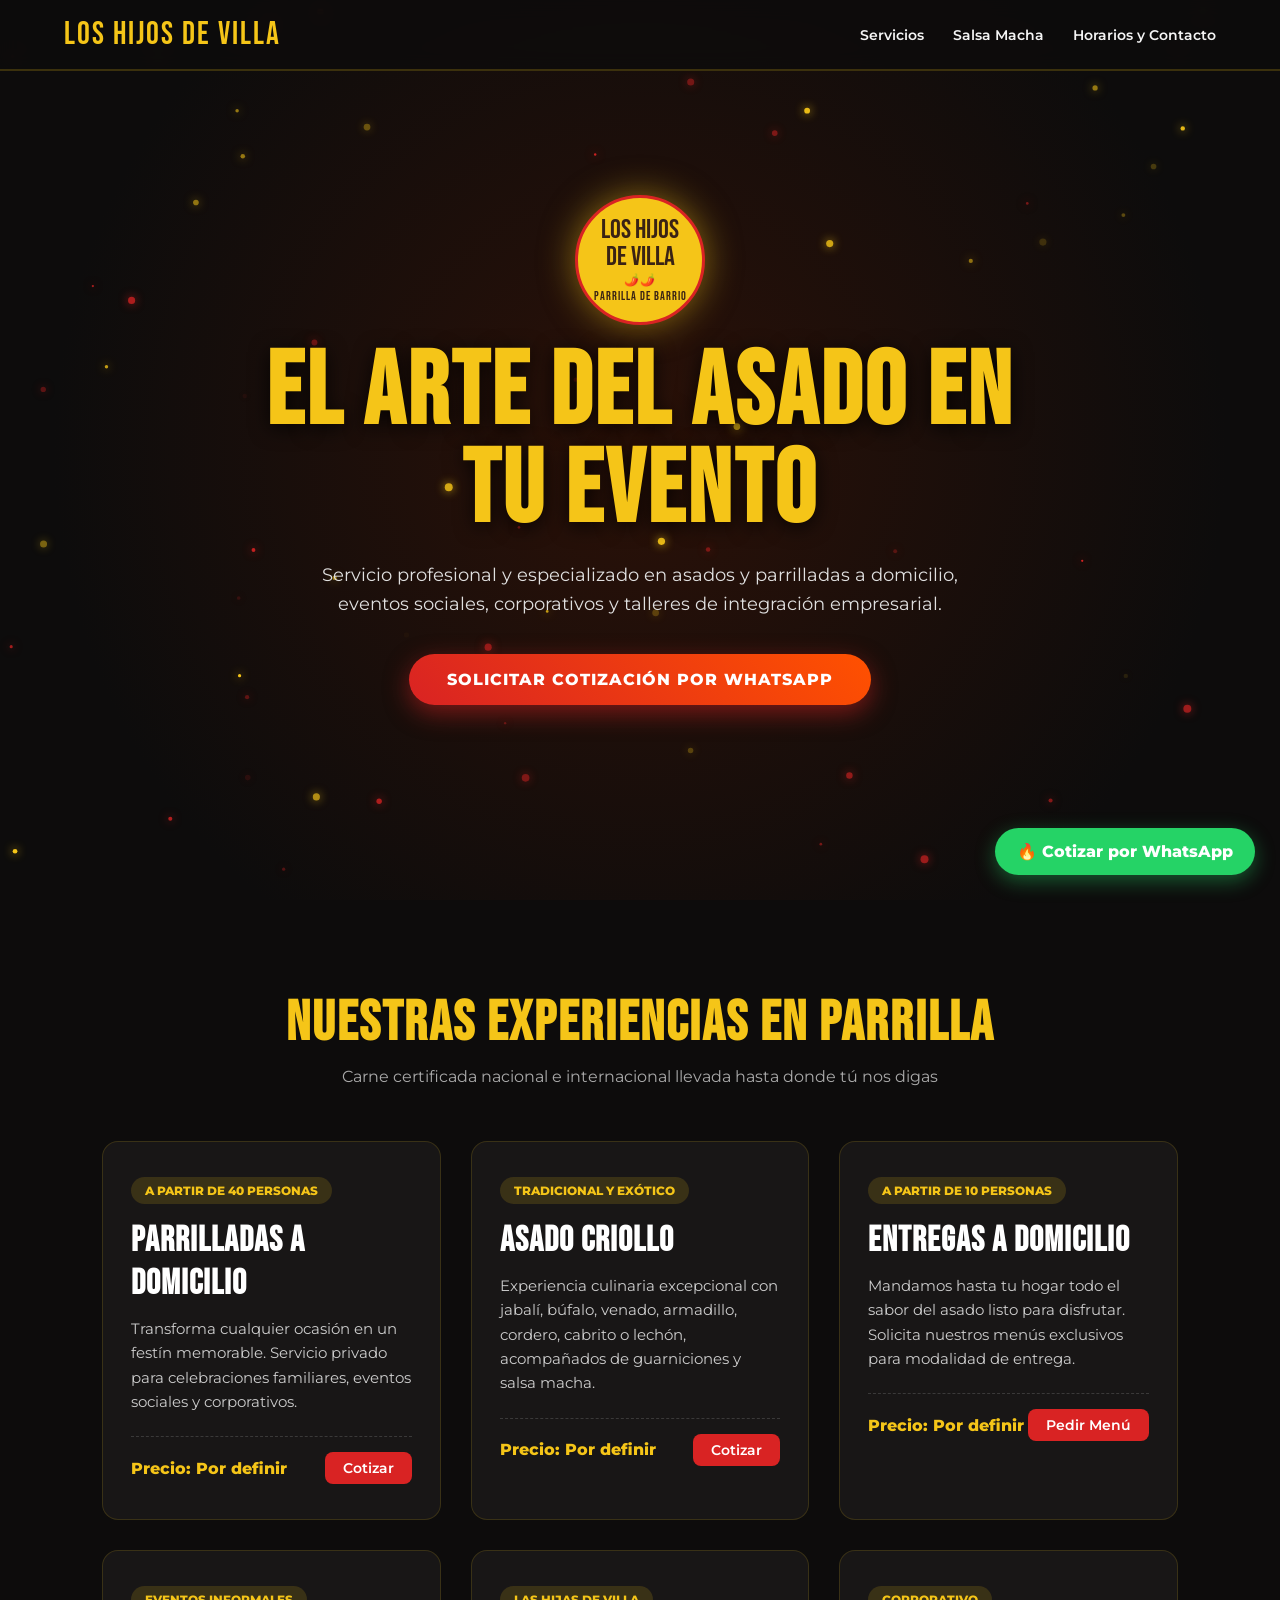
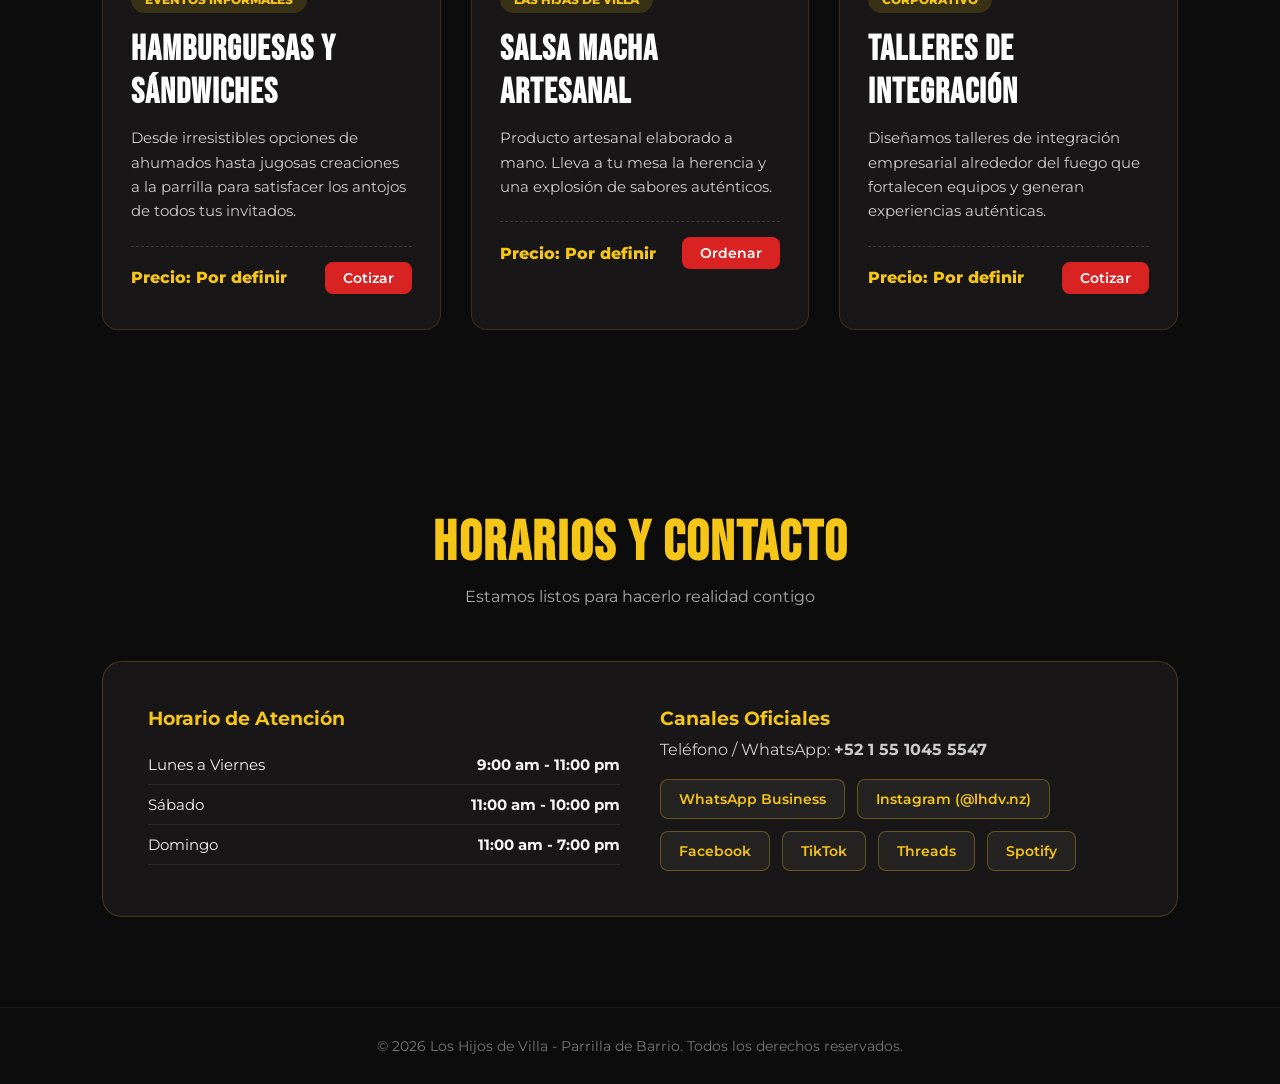
==== index.html @ cba80a17 "Version inicial Primera versión sencilla de la pagina" ====
<!DOCTYPE html>
<html lang="es">
<head>
  <meta charset="UTF-8">
  <meta name="viewport" content="width=device-width, initial-scale=1.0">
  <title>Los Hijos de Villa | Parrilla de Barrio</title>
  <link href="https://fonts.googleapis.com/css2?family=Bebas+Neue&family=Montserrat:wght@400;600;800&display=swap" rel="stylesheet">
  <style>
    :root {
      --amarillo: #F5C518;
      --rojo: #D92323;
      --carbon: #0D0C0C;
      --gris-oscuro: #181616;
      --texto: #F5F5F5;
      --cafe: #3A2314;
    }

    * {
      margin: 0;
      padding: 0;
      box-sizing: border-box;
      scroll-behavior: smooth;
    }

    body {
      background-color: var(--carbon);
      color: var(--texto);
      font-family: 'Montserrat', sans-serif;
      overflow-x: hidden;
    }

    /* Navegación */
    nav {
      position: fixed;
      top: 0;
      width: 100%;
      padding: 15px 5%;
      display: flex;
      justify-content: space-between;
      align-items: center;
      background: rgba(13, 12, 12, 0.85);
      backdrop-filter: blur(10px);
      z-index: 1000;
      border-bottom: 2px solid rgba(245, 197, 24, 0.2);
    }

    .logo-nav {
      font-family: 'Bebas Neue', sans-serif;
      font-size: 2rem;
      color: var(--amarillo);
      letter-spacing: 2px;
      text-decoration: none;
    }

    .nav-links a {
      color: var(--texto);
      text-decoration: none;
      margin-left: 25px;
      font-weight: 600;
      font-size: 0.9rem;
      transition: color 0.3s;
    }

    .nav-links a:hover {
      color: var(--amarillo);
    }

    /* Hero con Canvas de Fuego */
    .hero {
      position: relative;
      height: 100vh;
      display: flex;
      align-items: center;
      justify-content: center;
      text-align: center;
      padding: 0 20px;
      background: radial-gradient(circle at center, #2b1108 0%, var(--carbon) 75%);
      overflow: hidden;
    }

    #fireCanvas {
      position: absolute;
      top: 0;
      left: 0;
      width: 100%;
      height: 100%;
      z-index: 1;
      pointer-events: none;
    }

    .hero-content {
      position: relative;
      z-index: 2;
      max-width: 850px;
      animation: fadeInDown 1.2s ease-out;
    }

    .badge-logo {
      width: 130px;
      height: 130px;
      background: var(--amarillo);
      color: var(--cafe);
      border-radius: 50%;
      display: inline-flex;
      flex-direction: column;
      align-items: center;
      justify-content: center;
      font-family: 'Bebas Neue', sans-serif;
      font-size: 1.7rem;
      line-height: 1;
      margin-bottom: 20px;
      box-shadow: 0 0 35px rgba(245, 197, 24, 0.5);
      border: 3px solid var(--rojo);
    }

    .badge-logo span {
      font-size: 0.75rem;
      letter-spacing: 1px;
      margin-top: 4px;
    }

    .hero h1 {
      font-family: 'Bebas Neue', sans-serif;
      font-size: clamp(3.5rem, 8vw, 6.5rem);
      color: var(--amarillo);
      letter-spacing: 3px;
      line-height: 0.95;
      text-shadow: 0 4px 20px rgba(0,0,0,0.8);
    }

    .hero p {
      font-size: 1.15rem;
      margin: 20px auto 35px;
      max-width: 650px;
      color: #e0e0e0;
      line-height: 1.6;
    }

    .btn-cta {
      display: inline-block;
      background: linear-gradient(45deg, var(--rojo), #ff5100);
      color: #fff;
      padding: 16px 38px;
      font-weight: 800;
      text-transform: uppercase;
      text-decoration: none;
      border-radius: 50px;
      letter-spacing: 1px;
      box-shadow: 0 8px 25px rgba(217, 35, 35, 0.5);
      transition: transform 0.3s, box-shadow 0.3s;
    }

    .btn-cta:hover {
      transform: translateY(-4px) scale(1.03);
      box-shadow: 0 12px 35px rgba(245, 197, 24, 0.6);
    }

    /* Secciones */
    section {
      padding: 90px 8%;
    }

    .section-title {
      text-align: center;
      font-family: 'Bebas Neue', sans-serif;
      font-size: 3.5rem;
      color: var(--amarillo);
      letter-spacing: 2px;
      margin-bottom: 10px;
    }

    .section-subtitle {
      text-align: center;
      color: #aaa;
      margin-bottom: 55px;
      font-size: 1rem;
    }

    /* Grid de Servicios */
    .grid-servicios {
      display: grid;
      grid-template-columns: repeat(auto-fit, minmax(300px, 1fr));
      gap: 30px;
    }

    .card {
      background: var(--gris-oscuro);
      border: 1px solid rgba(245, 197, 24, 0.15);
      border-radius: 16px;
      padding: 35px 28px;
      position: relative;
      overflow: hidden;
      transition: transform 0.4s ease, border-color 0.4s ease, box-shadow 0.4s ease;
      opacity: 0;
      transform: translateY(40px);
    }

    .card.visible {
      opacity: 1;
      transform: translateY(0);
    }

    .card:hover {
      transform: translateY(-10px);
      border-color: var(--amarillo);
      box-shadow: 0 15px 35px rgba(217, 35, 35, 0.2);
    }

    .tag-minimo {
      display: inline-block;
      background: rgba(245, 197, 24, 0.15);
      color: var(--amarillo);
      padding: 6px 14px;
      border-radius: 20px;
      font-size: 0.78rem;
      font-weight: 800;
      margin-bottom: 15px;
      text-transform: uppercase;
    }

    .card h3 {
      font-family: 'Bebas Neue', sans-serif;
      font-size: 2.2rem;
      margin-bottom: 12px;
      color: #fff;
      letter-spacing: 1px;
    }

    .card p {
      color: #ccc;
      font-size: 0.95rem;
      line-height: 1.6;
      margin-bottom: 22px;
    }

    .precio-box {
      border-top: 1px dashed rgba(255,255,255,0.15);
      padding-top: 15px;
      display: flex;
      justify-content: space-between;
      align-items: center;
    }

    .precio-placeholder {
      font-weight: 800;
      color: var(--amarillo);
      font-size: 1rem;
    }

    .btn-card {
      color: #fff;
      background: var(--rojo);
      padding: 8px 18px;
      border-radius: 8px;
      text-decoration: none;
      font-size: 0.85rem;
      font-weight: 600;
      transition: background 0.3s;
    }

    .btn-card:hover {
      background: #b51b1b;
    }

    /* Horarios y Contacto */
    .info-container {
      display: grid;
      grid-template-columns: repeat(auto-fit, minmax(280px, 1fr));
      gap: 40px;
      background: var(--gris-oscuro);
      padding: 45px;
      border-radius: 20px;
      border: 1px solid rgba(245, 197, 24, 0.2);
    }

    .horario-lista {
      list-style: none;
      margin-top: 15px;
    }

    .horario-lista li {
      display: flex;
      justify-content: space-between;
      padding: 10px 0;
      border-bottom: 1px solid rgba(255,255,255,0.08);
      font-size: 0.95rem;
    }

    .redes-grid {
      display: flex;
      flex-wrap: wrap;
      gap: 12px;
      margin-top: 20px;
    }

    .red-btn {
      background: #252222;
      color: var(--amarillo);
      padding: 10px 18px;
      border-radius: 8px;
      text-decoration: none;
      font-weight: 600;
      font-size: 0.9rem;
      border: 1px solid rgba(245, 197, 24, 0.3);
      transition: all 0.3s;
    }

    .red-btn:hover {
      background: var(--amarillo);
      color: var(--carbon);
    }

    /* Botón Flotante WhatsApp */
    .wa-float {
      position: fixed;
      bottom: 25px;
      right: 25px;
      background: #25D366;
      color: #fff;
      padding: 14px 22px;
      border-radius: 50px;
      font-weight: 800;
      text-decoration: none;
      box-shadow: 0 6px 20px rgba(37, 211, 102, 0.4);
      z-index: 1000;
      display: flex;
      align-items: center;
      gap: 8px;
      transition: transform 0.3s;
    }

    .wa-float:hover {
      transform: scale(1.08);
    }

    @keyframes fadeInDown {
      from { opacity: 0; transform: translateY(-30px); }
      to { opacity: 1; transform: translateY(0); }
    }

    footer {
      text-align: center;
      padding: 30px;
      font-size: 0.85rem;
      color: #777;
      border-top: 1px solid rgba(255,255,255,0.05);
    }
  </style>
</head>
<body>

  <nav>
    <a href="#" class="logo-nav">LOS HIJOS DE VILLA</a>
    <div class="nav-links">
      <a href="#servicios">Servicios</a>
      <a href="#salsa">Salsa Macha</a>
      <a href="#contacto">Horarios y Contacto</a>
    </div>
  </nav>

  <header class="hero">
    <canvas id="fireCanvas"></canvas>
    <div class="hero-content">
      <div class="badge-logo">
        LOS HIJOS<br>DE VILLA
        <span>🌶️🌶️</span>
        <span>PARRILLA DE BARRIO</span>
      </div>
      <h1>EL ARTE DEL ASADO EN TU EVENTO</h1>
      <p>Servicio profesional y especializado en asados y parrilladas a domicilio, eventos sociales, corporativos y talleres de integración empresarial.</p>
      <a href="https://wa.me/5510455547" target="_blank" class="btn-cta">Solicitar Cotización por WhatsApp</a>
    </div>
  </header>

  <section id="servicios">
    <h2 class="section-title">NUESTRAS EXPERIENCIAS EN PARRILLA</h2>
    <p class="section-subtitle">Carne certificada nacional e internacional llevada hasta donde tú nos digas</p>

    <div class="grid-servicios">
      <!-- Servicio 1 -->
      <div class="card">
        <span class="tag-minimo">A partir de 40 personas</span>
        <h3>Parrilladas a Domicilio</h3>
        <p>Transforma cualquier ocasión en un festín memorable. Servicio privado para celebraciones familiares, eventos sociales y corporativos.</p>
        <div class="precio-box">
          <span class="precio-placeholder">Precio: Por definir</span>
          <a href="https://wa.me/5510455547" target="_blank" class="btn-card">Cotizar</a>
        </div>
      </div>

      <!-- Servicio 2 -->
      <div class="card">
        <span class="tag-minimo">Tradicional y Exótico</span>
        <h3>Asado Criollo</h3>
        <p>Experiencia culinaria excepcional con jabalí, búfalo, venado, armadillo, cordero, cabrito o lechón, acompañados de guarniciones y salsa macha.</p>
        <div class="precio-box">
          <span class="precio-placeholder">Precio: Por definir</span>
          <a href="https://wa.me/5510455547" target="_blank" class="btn-card">Cotizar</a>
        </div>
      </div>

      <!-- Servicio 3 -->
      <div class="card">
        <span class="tag-minimo">A partir de 10 personas</span>
        <h3>Entregas a Domicilio</h3>
        <p>Mandamos hasta tu hogar todo el sabor del asado listo para disfrutar. Solicita nuestros menús exclusivos para modalidad de entrega.</p>
        <div class="precio-box">
          <span class="precio-placeholder">Precio: Por definir</span>
          <a href="https://wa.me/5510455547" target="_blank" class="btn-card">Pedir Menú</a>
        </div>
      </div>

      <!-- Servicio 4 -->
      <div class="card">
        <span class="tag-minimo">Eventos Informales</span>
        <h3>Hamburguesas y Sándwiches</h3>
        <p>Desde irresistibles opciones de ahumados hasta jugosas creaciones a la parrilla para satisfacer los antojos de todos tus invitados.</p>
        <div class="precio-box">
          <span class="precio-placeholder">Precio: Por definir</span>
          <a href="https://wa.me/5510455547" target="_blank" class="btn-card">Cotizar</a>
        </div>
      </div>

      <!-- Servicio 5 -->
      <div class="card" id="salsa">
        <span class="tag-minimo">Las Hijas de Villa</span>
        <h3>Salsa Macha Artesanal</h3>
        <p>Producto artesanal elaborado a mano. Lleva a tu mesa la herencia y una explosión de sabores auténticos.</p>
        <div class="precio-box">
          <span class="precio-placeholder">Precio: Por definir</span>
          <a href="https://wa.me/5510455547" target="_blank" class="btn-card">Ordenar</a>
        </div>
      </div>

      <!-- Servicio 6 -->
      <div class="card">
        <span class="tag-minimo">Corporativo</span>
        <h3>Talleres de Integración</h3>
        <p>Diseñamos talleres de integración empresarial alrededor del fuego que fortalecen equipos y generan experiencias auténticas.</p>
        <div class="precio-box">
          <span class="precio-placeholder">Precio: Por definir</span>
          <a href="https://wa.me/5510455547" target="_blank" class="btn-card">Cotizar</a>
        </div>
      </div>
    </div>
  </section>

  <section id="contacto">
    <h2 class="section-title">HORARIOS Y CONTACTO</h2>
    <p class="section-subtitle">Estamos listos para hacerlo realidad contigo</p>

    <div class="info-container">
      <div>
        <h3 style="color: var(--amarillo); margin-bottom: 10px;">Horario de Atención</h3>
        <ul class="horario-lista">
          <li><span>Lunes a Viernes</span> <strong>9:00 am - 11:00 pm</strong></li>
          <li><span>Sábado</span> <strong>11:00 am - 10:00 pm</strong></li>
          <li><span>Domingo</span> <strong>11:00 am - 7:00 pm</strong></li>
        </ul>
      </div>

      <div>
        <h3 style="color: var(--amarillo); margin-bottom: 10px;">Canales Oficiales</h3>
        <p style="color: #ccc; margin-bottom: 15px;">Teléfono / WhatsApp: <strong>+52 1 55 1045 5547</strong></p>
        <div class="redes-grid">
          <a href="https://wa.me/5510455547" target="_blank" class="red-btn">WhatsApp Business</a>
          <a href="#" class="red-btn">Instagram (@lhdv.nz)</a>
          <a href="#" class="red-btn">Facebook</a>
          <a href="#" class="red-btn">TikTok</a>
          <a href="#" class="red-btn">Threads</a>
          <a href="#" class="red-btn">Spotify</a>
        </div>
      </div>
    </div>
  </section>

  <a href="https://wa.me/5510455547" target="_blank" class="wa-float">
    🔥 Cotizar por WhatsApp
  </a>

  <footer>
    <p>© 2026 Los Hijos de Villa - Parrilla de Barrio. Todos los derechos reservados.</p>
  </footer>

  <script>
    // 1. Animación de brasas/chispas en el Hero
    const canvas = document.getElementById('fireCanvas');
    const ctx = canvas.getContext('2d');
    canvas.width = window.innerWidth;
    canvas.height = window.innerHeight;

    const particles = [];
    for (let i = 0; i < 65; i++) {
      particles.push({
        x: Math.random() * canvas.width,
        y: Math.random() * canvas.height,
        size: Math.random() * 3 + 1,
        speedY: Math.random() * 1.5 + 0.5,
        speedX: (Math.random() - 0.5) * 0.8,
        color: Math.random() > 0.5 ? '#F5C518' : '#D92323',
        alpha: Math.random()
      });
    }

    function animateFire() {
      ctx.clearRect(0, 0, canvas.width, canvas.height);
      particles.forEach(p => {
        ctx.save();
        ctx.globalAlpha = p.alpha;
        ctx.fillStyle = p.color;
        ctx.shadowBlur = 10;
        ctx.shadowColor = p.color;
        ctx.beginPath();
        ctx.arc(p.x, p.y, p.size, 0, Math.PI * 2);
        ctx.fill();
        ctx.restore();

        p.y -= p.speedY;
        p.x += p.speedX;
        if (p.y < 0) {
          p.y = canvas.height;
          p.x = Math.random() * canvas.width;
        }
      });
      requestAnimationFrame(animateFire);
    }
    animateFire();

    window.addEventListener('resize', () => {
      canvas.width = window.innerWidth;
      canvas.height = window.innerHeight;
    });

    // 2. Animación Scroll Reveal para las tarjetas
    const observer = new IntersectionObserver((entries) => {
      entries.forEach(entry => {
        if (entry.isIntersecting) {
          entry.target.classList.add('visible');
        }
      });
    }, { threshold: 0.15 });

    document.querySelectorAll('.card').forEach(card => observer.observe(card));
  </script>
</body>
</html>
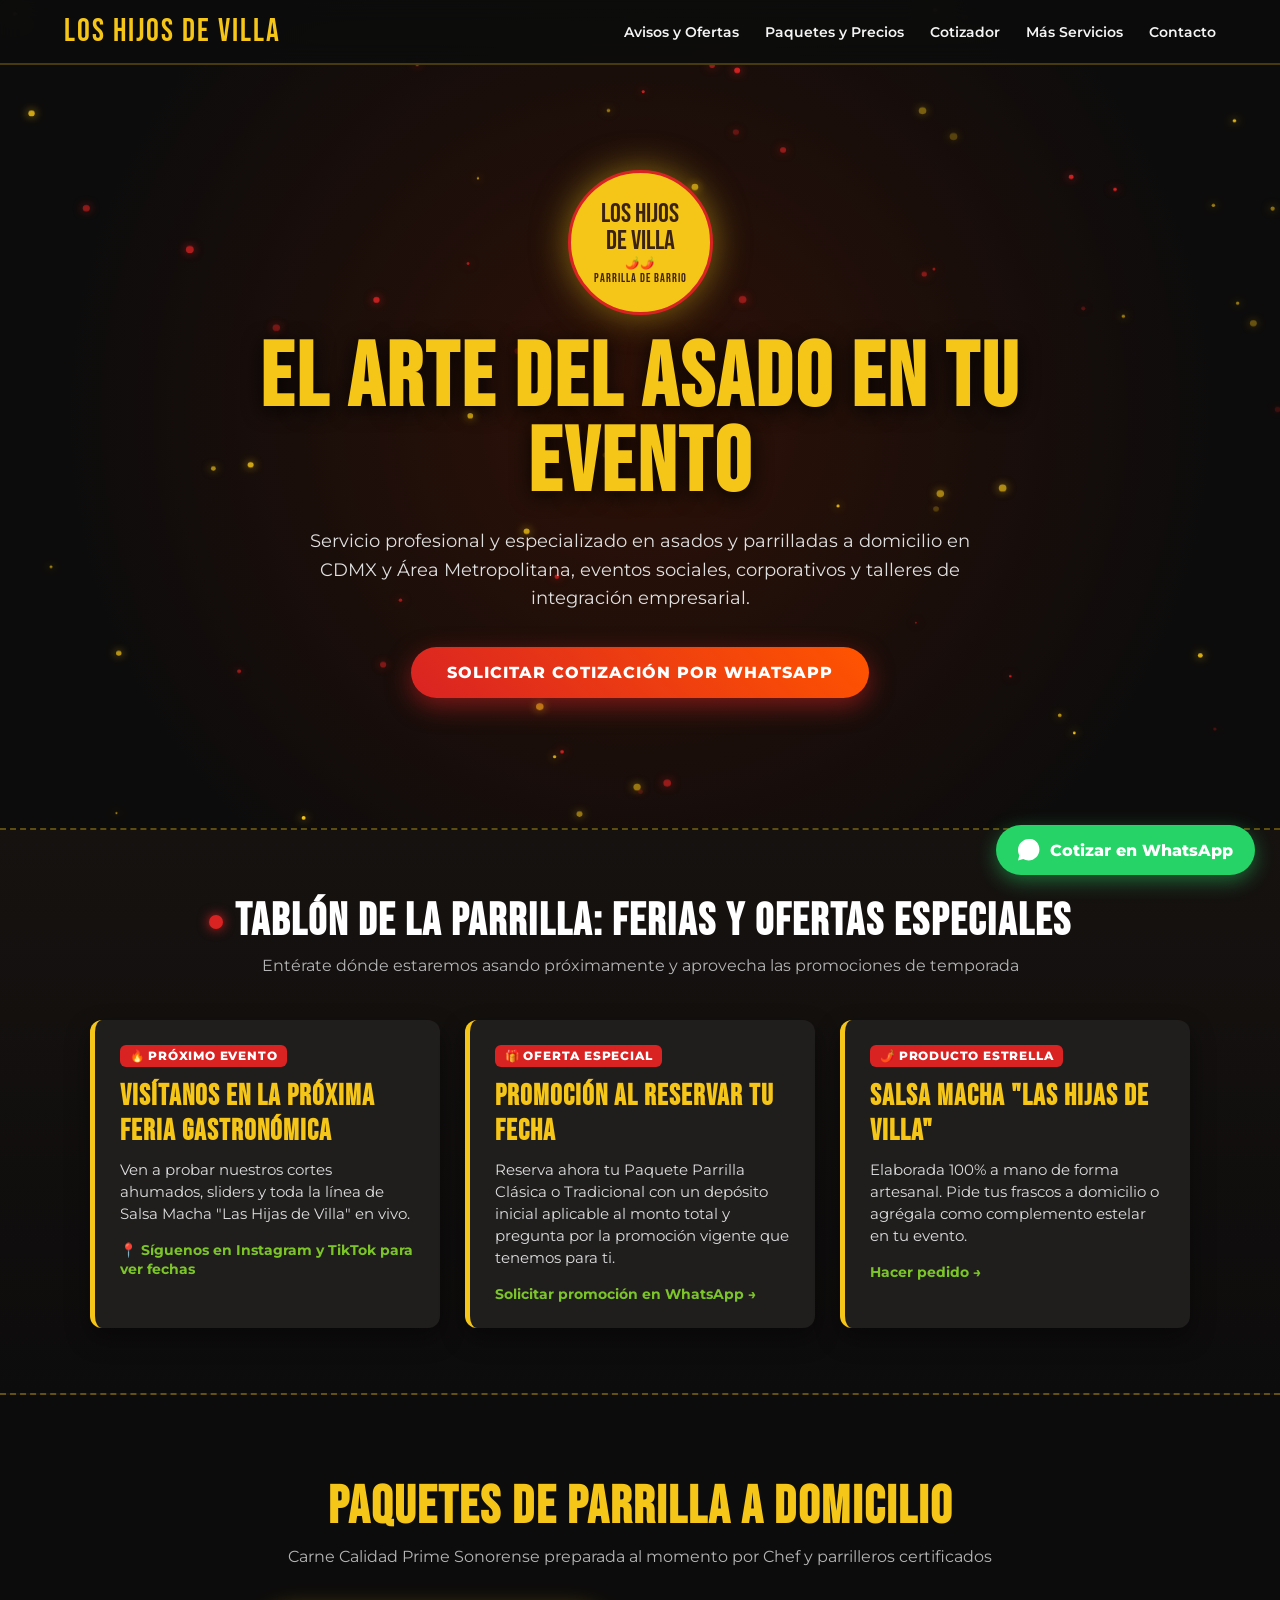
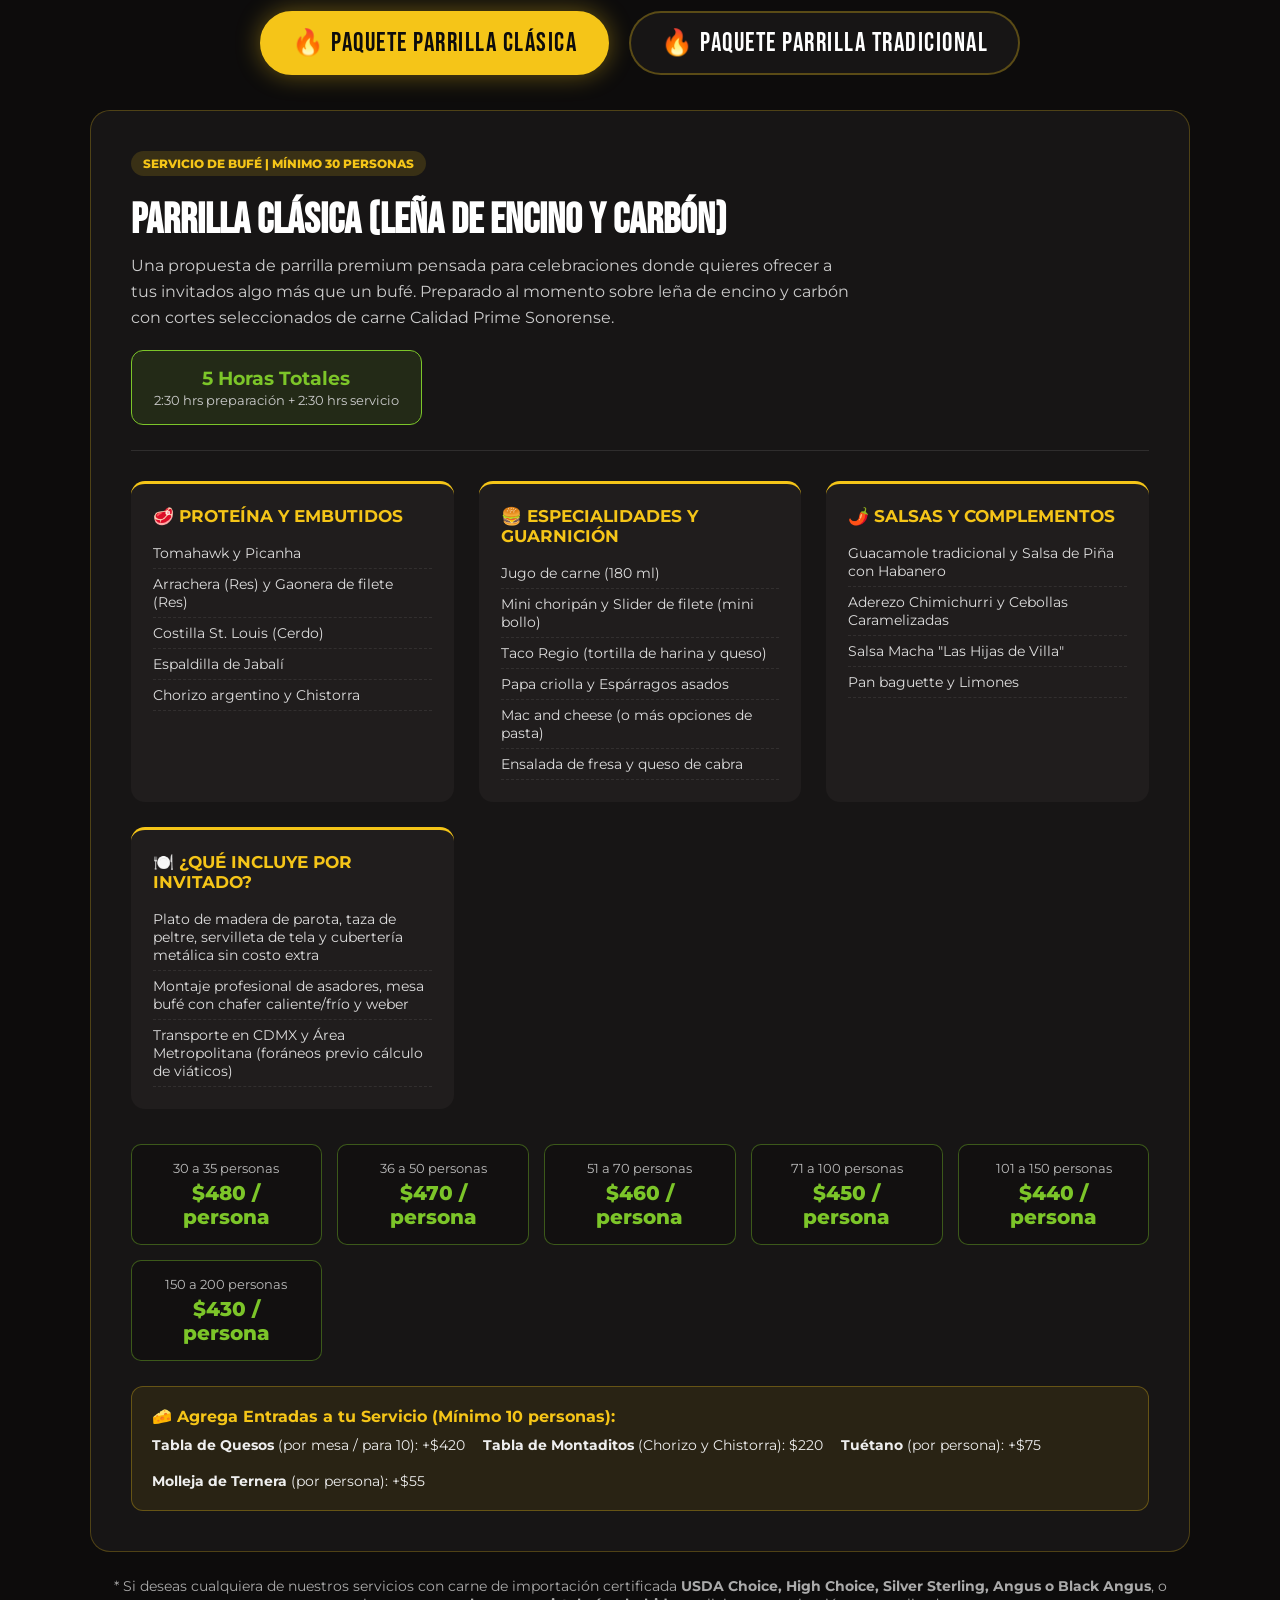
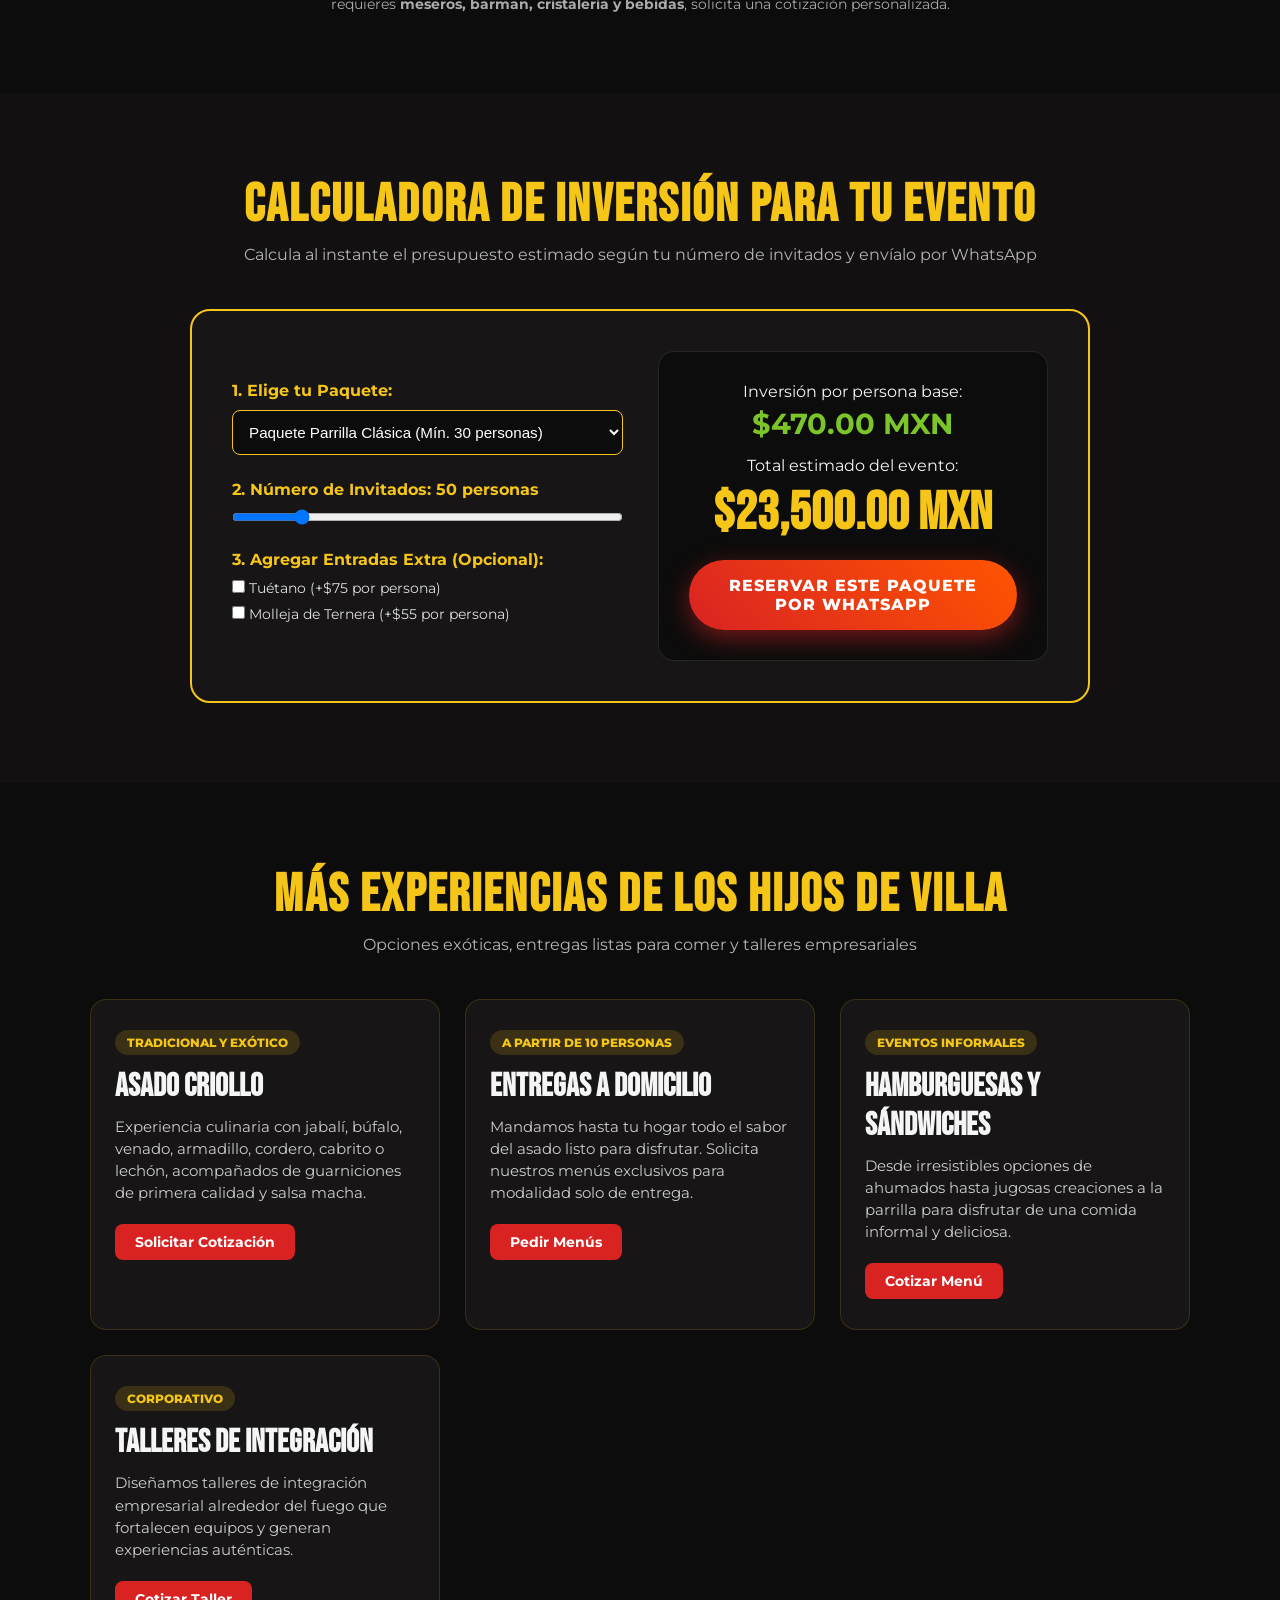
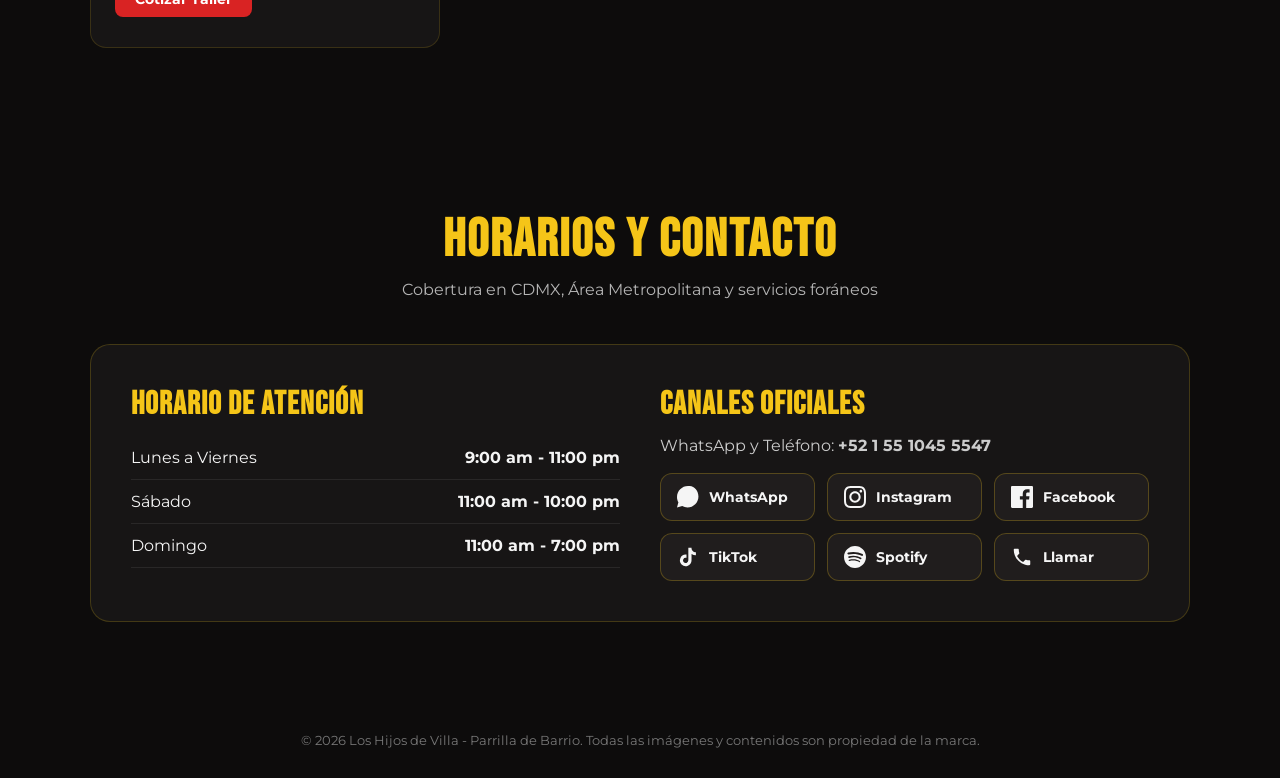
==== commit 0e9732b6: "Version 2 de Pruebas Agregado de links y división de html" ====
--- a/index.html
+++ b/index.html
@@ -4,454 +4,316 @@
   <meta charset="UTF-8">
   <meta name="viewport" content="width=device-width, initial-scale=1.0">
   <title>Los Hijos de Villa | Parrilla de Barrio</title>
-  <link href="https://fonts.googleapis.com/css2?family=Bebas+Neue&family=Montserrat:wght@400;600;800&display=swap" rel="stylesheet">
-  <style>
-    :root {
-      --amarillo: #F5C518;
-      --rojo: #D92323;
-      --carbon: #0D0C0C;
-      --gris-oscuro: #181616;
-      --texto: #F5F5F5;
-      --cafe: #3A2314;
-    }
-
-    * {
-      margin: 0;
-      padding: 0;
-      box-sizing: border-box;
-      scroll-behavior: smooth;
-    }
-
-    body {
-      background-color: var(--carbon);
-      color: var(--texto);
-      font-family: 'Montserrat', sans-serif;
-      overflow-x: hidden;
-    }
-
-    /* Navegación */
-    nav {
-      position: fixed;
-      top: 0;
-      width: 100%;
-      padding: 15px 5%;
-      display: flex;
-      justify-content: space-between;
-      align-items: center;
-      background: rgba(13, 12, 12, 0.85);
-      backdrop-filter: blur(10px);
-      z-index: 1000;
-      border-bottom: 2px solid rgba(245, 197, 24, 0.2);
-    }
-
-    .logo-nav {
-      font-family: 'Bebas Neue', sans-serif;
-      font-size: 2rem;
-      color: var(--amarillo);
-      letter-spacing: 2px;
-      text-decoration: none;
-    }
-
-    .nav-links a {
-      color: var(--texto);
-      text-decoration: none;
-      margin-left: 25px;
-      font-weight: 600;
-      font-size: 0.9rem;
-      transition: color 0.3s;
-    }
-
-    .nav-links a:hover {
-      color: var(--amarillo);
-    }
-
-    /* Hero con Canvas de Fuego */
-    .hero {
-      position: relative;
-      height: 100vh;
-      display: flex;
-      align-items: center;
-      justify-content: center;
-      text-align: center;
-      padding: 0 20px;
-      background: radial-gradient(circle at center, #2b1108 0%, var(--carbon) 75%);
-      overflow: hidden;
-    }
-
-    #fireCanvas {
-      position: absolute;
-      top: 0;
-      left: 0;
-      width: 100%;
-      height: 100%;
-      z-index: 1;
-      pointer-events: none;
-    }
-
-    .hero-content {
-      position: relative;
-      z-index: 2;
-      max-width: 850px;
-      animation: fadeInDown 1.2s ease-out;
-    }
-
-    .badge-logo {
-      width: 130px;
-      height: 130px;
-      background: var(--amarillo);
-      color: var(--cafe);
-      border-radius: 50%;
-      display: inline-flex;
-      flex-direction: column;
-      align-items: center;
-      justify-content: center;
-      font-family: 'Bebas Neue', sans-serif;
-      font-size: 1.7rem;
-      line-height: 1;
-      margin-bottom: 20px;
-      box-shadow: 0 0 35px rgba(245, 197, 24, 0.5);
-      border: 3px solid var(--rojo);
-    }
-
-    .badge-logo span {
-      font-size: 0.75rem;
-      letter-spacing: 1px;
-      margin-top: 4px;
-    }
-
-    .hero h1 {
-      font-family: 'Bebas Neue', sans-serif;
-      font-size: clamp(3.5rem, 8vw, 6.5rem);
-      color: var(--amarillo);
-      letter-spacing: 3px;
-      line-height: 0.95;
-      text-shadow: 0 4px 20px rgba(0,0,0,0.8);
-    }
-
-    .hero p {
-      font-size: 1.15rem;
-      margin: 20px auto 35px;
-      max-width: 650px;
-      color: #e0e0e0;
-      line-height: 1.6;
-    }
-
-    .btn-cta {
-      display: inline-block;
-      background: linear-gradient(45deg, var(--rojo), #ff5100);
-      color: #fff;
-      padding: 16px 38px;
-      font-weight: 800;
-      text-transform: uppercase;
-      text-decoration: none;
-      border-radius: 50px;
-      letter-spacing: 1px;
-      box-shadow: 0 8px 25px rgba(217, 35, 35, 0.5);
-      transition: transform 0.3s, box-shadow 0.3s;
-    }
-
-    .btn-cta:hover {
-      transform: translateY(-4px) scale(1.03);
-      box-shadow: 0 12px 35px rgba(245, 197, 24, 0.6);
-    }
-
-    /* Secciones */
-    section {
-      padding: 90px 8%;
-    }
-
-    .section-title {
-      text-align: center;
-      font-family: 'Bebas Neue', sans-serif;
-      font-size: 3.5rem;
-      color: var(--amarillo);
-      letter-spacing: 2px;
-      margin-bottom: 10px;
-    }
-
-    .section-subtitle {
-      text-align: center;
-      color: #aaa;
-      margin-bottom: 55px;
-      font-size: 1rem;
-    }
-
-    /* Grid de Servicios */
-    .grid-servicios {
-      display: grid;
-      grid-template-columns: repeat(auto-fit, minmax(300px, 1fr));
-      gap: 30px;
-    }
-
-    .card {
-      background: var(--gris-oscuro);
-      border: 1px solid rgba(245, 197, 24, 0.15);
-      border-radius: 16px;
-      padding: 35px 28px;
-      position: relative;
-      overflow: hidden;
-      transition: transform 0.4s ease, border-color 0.4s ease, box-shadow 0.4s ease;
-      opacity: 0;
-      transform: translateY(40px);
-    }
-
-    .card.visible {
-      opacity: 1;
-      transform: translateY(0);
-    }
-
-    .card:hover {
-      transform: translateY(-10px);
-      border-color: var(--amarillo);
-      box-shadow: 0 15px 35px rgba(217, 35, 35, 0.2);
-    }
-
-    .tag-minimo {
-      display: inline-block;
-      background: rgba(245, 197, 24, 0.15);
-      color: var(--amarillo);
-      padding: 6px 14px;
-      border-radius: 20px;
-      font-size: 0.78rem;
-      font-weight: 800;
-      margin-bottom: 15px;
-      text-transform: uppercase;
-    }
-
-    .card h3 {
-      font-family: 'Bebas Neue', sans-serif;
-      font-size: 2.2rem;
-      margin-bottom: 12px;
-      color: #fff;
-      letter-spacing: 1px;
-    }
-
-    .card p {
-      color: #ccc;
-      font-size: 0.95rem;
-      line-height: 1.6;
-      margin-bottom: 22px;
-    }
-
-    .precio-box {
-      border-top: 1px dashed rgba(255,255,255,0.15);
-      padding-top: 15px;
-      display: flex;
-      justify-content: space-between;
-      align-items: center;
-    }
-
-    .precio-placeholder {
-      font-weight: 800;
-      color: var(--amarillo);
-      font-size: 1rem;
-    }
-
-    .btn-card {
-      color: #fff;
-      background: var(--rojo);
-      padding: 8px 18px;
-      border-radius: 8px;
-      text-decoration: none;
-      font-size: 0.85rem;
-      font-weight: 600;
-      transition: background 0.3s;
-    }
-
-    .btn-card:hover {
-      background: #b51b1b;
-    }
-
-    /* Horarios y Contacto */
-    .info-container {
-      display: grid;
-      grid-template-columns: repeat(auto-fit, minmax(280px, 1fr));
-      gap: 40px;
-      background: var(--gris-oscuro);
-      padding: 45px;
-      border-radius: 20px;
-      border: 1px solid rgba(245, 197, 24, 0.2);
-    }
-
-    .horario-lista {
-      list-style: none;
-      margin-top: 15px;
-    }
-
-    .horario-lista li {
-      display: flex;
-      justify-content: space-between;
-      padding: 10px 0;
-      border-bottom: 1px solid rgba(255,255,255,0.08);
-      font-size: 0.95rem;
-    }
-
-    .redes-grid {
-      display: flex;
-      flex-wrap: wrap;
-      gap: 12px;
-      margin-top: 20px;
-    }
-
-    .red-btn {
-      background: #252222;
-      color: var(--amarillo);
-      padding: 10px 18px;
-      border-radius: 8px;
-      text-decoration: none;
-      font-weight: 600;
-      font-size: 0.9rem;
-      border: 1px solid rgba(245, 197, 24, 0.3);
-      transition: all 0.3s;
-    }
-
-    .red-btn:hover {
-      background: var(--amarillo);
-      color: var(--carbon);
-    }
-
-    /* Botón Flotante WhatsApp */
-    .wa-float {
-      position: fixed;
-      bottom: 25px;
-      right: 25px;
-      background: #25D366;
-      color: #fff;
-      padding: 14px 22px;
-      border-radius: 50px;
-      font-weight: 800;
-      text-decoration: none;
-      box-shadow: 0 6px 20px rgba(37, 211, 102, 0.4);
-      z-index: 1000;
-      display: flex;
-      align-items: center;
-      gap: 8px;
-      transition: transform 0.3s;
-    }
-
-    .wa-float:hover {
-      transform: scale(1.08);
-    }
-
-    @keyframes fadeInDown {
-      from { opacity: 0; transform: translateY(-30px); }
-      to { opacity: 1; transform: translateY(0); }
-    }
-
-    footer {
-      text-align: center;
-      padding: 30px;
-      font-size: 0.85rem;
-      color: #777;
-      border-top: 1px solid rgba(255,255,255,0.05);
-    }
-  </style>
+  <link href="https://fonts.googleapis.com/css2?family=Bebas+Neue&family=Montserrat:wght@400;600;700;800&display=swap" rel="stylesheet">
+  <link rel="stylesheet" href="styles.css">
 </head>
 <body>
 
+  <!-- Navegación -->
   <nav>
-    <a href="#" class="logo-nav">LOS HIJOS DE VILLA</a>
+    <a href="#" class="logo-nav">
+      <img src="logo.png" alt="Logo Los Hijos de Villa" class="nav-logo-img" onerror="this.style.display='none'">
+      LOS HIJOS DE VILLA
+    </a>
     <div class="nav-links">
-      <a href="#servicios">Servicios</a>
-      <a href="#salsa">Salsa Macha</a>
-      <a href="#contacto">Horarios y Contacto</a>
+      <a href="#tablon">Avisos y Ofertas</a>
+      <a href="#paquetes">Paquetes y Precios</a>
+      <a href="#cotizador">Cotizador</a>
+      <a href="#experiencias">Más Servicios</a>
+      <a href="#contacto">Contacto</a>
     </div>
   </nav>
 
+  <!-- Portada / Hero -->
   <header class="hero">
     <canvas id="fireCanvas"></canvas>
     <div class="hero-content">
+      <!-- Si exportas tu PDF 'logo LHDV 2' como 'logo.png', se mostrará automáticamente aquí -->
       <div class="badge-logo">
-        LOS HIJOS<br>DE VILLA
-        <span>🌶️🌶️</span>
-        <span>PARRILLA DE BARRIO</span>
+        <img src="logo.png" alt="Los Hijos de Villa - Parrilla de Barrio" class="hero-logo-img" onerror="this.style.display='none'; this.nextElementSibling.style.display='flex';">
+        <div class="badge-fallback">
+          LOS HIJOS<br>DE VILLA
+          <span>🌶️🌶️</span>
+          <span>PARRILLA DE BARRIO</span>
+        </div>
       </div>
       <h1>EL ARTE DEL ASADO EN TU EVENTO</h1>
-      <p>Servicio profesional y especializado en asados y parrilladas a domicilio, eventos sociales, corporativos y talleres de integración empresarial.</p>
-      <a href="https://wa.me/5510455547" target="_blank" class="btn-cta">Solicitar Cotización por WhatsApp</a>
+      <p>Servicio profesional y especializado en asados y parrilladas a domicilio en CDMX y Área Metropolitana, eventos sociales, corporativos y talleres de integración empresarial.</p>
+      <a href="https://wa.me/loshijosdevilla" target="_blank" rel="noopener noreferrer" class="btn-cta">Solicitar Cotización por WhatsApp</a>
     </div>
   </header>
 
-  <section id="servicios">
-    <h2 class="section-title">NUESTRAS EXPERIENCIAS EN PARRILLA</h2>
-    <p class="section-subtitle">Carne certificada nacional e internacional llevada hasta donde tú nos digas</p>
+  <!-- Tablón de Ferias, Eventos y Ofertas Especiales -->
+  <section id="tablon" class="tablon-section">
+    <div class="tablon-header">
+      <span class="pulse-dot"></span>
+      <h2>TABLÓN DE LA PARRILLA: FERIAS Y OFERTAS ESPECIALES</h2>
+    </div>
+    <p class="section-subtitle">Entérate dónde estaremos asando próximamente y aprovecha las promociones de temporada</p>
+
+    <div class="tablon-grid">
+      <div class="pin-card">
+        <div class="pin-badge">🔥 PRÓXIMO EVENTO</div>
+        <h3>Visítanos en la Próxima Feria Gastronómica</h3>
+        <p>Ven a probar nuestros cortes ahumados, sliders y toda la línea de Salsa Macha "Las Hijas de Villa" en vivo.</p>
+        <span class="pin-meta">📍 Síguenos en Instagram y TikTok para ver fechas</span>
+      </div>
+
+      <div class="pin-card">
+        <div class="pin-badge">🎁 OFERTA ESPECIAL</div>
+        <h3>Promoción al Reservar tu Fecha</h3>
+        <p>Reserva ahora tu Paquete Parrilla Clásica o Tradicional con un depósito inicial aplicable al monto total y pregunta por la promoción vigente que tenemos para ti.</p>
+        <a href="https://wa.me/5510455547?text=Hola,%20quiero%20conocer%20la%20promoción%20vigente%20para%20reservar%20mi%20evento" target="_blank" rel="noopener noreferrer" class="pin-link">Solicitar promoción en WhatsApp →</a>
+      </div>
+
+      <div class="pin-card">
+        <div class="pin-badge">🌶️ PRODUCTO ESTRELLA</div>
+        <h3>Salsa Macha "Las Hijas de Villa"</h3>
+        <p>Elaborada 100% a mano de forma artesanal. Pide tus frascos a domicilio o agrégala como complemento estelar en tu evento.</p>
+        <a href="https://wa.me/5510455547?text=Hola,%20me%20interesa%20pedir%20Salsa%20Macha%20Las%20Hijas%20de%20Villa" target="_blank" rel="noopener noreferrer" class="pin-link">Hacer pedido →</a>
+      </div>
+    </div>
+  </section>
+
+  <!-- Sección Detallada de Paquetes Estrella -->
+  <section id="paquetes">
+    <h2 class="section-title">PAQUETES DE PARRILLA A DOMICILIO</h2>
+    <p class="section-subtitle">Carne Calidad Prime Sonorense preparada al momento por Chef y parrilleros certificados</p>
+
+    <div class="tabs-paquetes">
+      <button class="tab-btn active" data-target="clasica">🔥 Paquete Parrilla Clásica</button>
+      <button class="tab-btn" data-target="tradicional">🔥 Paquete Parrilla Tradicional</button>
+    </div>
+
+    <!-- Contenido Paquete Parrilla Clásica -->
+    <div id="clasica" class="paquete-panel active">
+      <div class="paquete-intro">
+        <div>
+          <span class="tag-minimo">Servicio de Bufé | Mínimo 30 personas</span>
+          <h3>Parrilla Clásica (Leña de Encino y Carbón)</h3>
+          <p>Una propuesta de parrilla premium pensada para celebraciones donde quieres ofrecer a tus invitados algo más que un bufé. Preparado al momento sobre leña de encino y carbón con cortes seleccionados de carne Calidad Prime Sonorense.</p>
+        </div>
+        <div class="servicio-badge">
+          <strong>5 Horas Totales</strong>
+          <span>2:30 hrs preparación + 2:30 hrs servicio</span>
+        </div>
+      </div>
+
+      <div class="menu-columns">
+        <div class="menu-box">
+          <h4>🥩 Proteína y Embutidos</h4>
+          <ul>
+            <li>Tomahawk y Picanha</li>
+            <li>Arrachera (Res) y Gaonera de filete (Res)</li>
+            <li>Costilla St. Louis (Cerdo)</li>
+            <li>Espaldilla de Jabalí</li>
+            <li>Chorizo argentino y Chistorra</li>
+          </ul>
+        </div>
+
+        <div class="menu-box">
+          <h4>🍔 Especialidades y Guarnición</h4>
+          <ul>
+            <li>Jugo de carne (180 ml)</li>
+            <li>Mini choripán y Slider de filete (mini bollo)</li>
+            <li>Taco Regio (tortilla de harina y queso)</li>
+            <li>Papa criolla y Espárragos asados</li>
+            <li>Mac and cheese (o más opciones de pasta)</li>
+            <li>Ensalada de fresa y queso de cabra</li>
+          </ul>
+        </div>
+
+        <div class="menu-box">
+          <h4>🌶️ Salsas y Complementos</h4>
+          <ul>
+            <li>Guacamole tradicional y Salsa de Piña con Habanero</li>
+            <li>Aderezo Chimichurri y Cebollas Caramelizadas</li>
+            <li>Salsa Macha "Las Hijas de Villa"</li>
+            <li>Pan baguette y Limones</li>
+          </ul>
+        </div>
+
+        <div class="menu-box">
+          <h4>🍽️ ¿Qué incluye por invitado?</h4>
+          <ul>
+            <li>Plato de madera de parota, taza de peltre, servilleta de tela y cubertería metálica sin costo extra</li>
+            <li>Montaje profesional de asadores, mesa bufé con chafer caliente/frío y weber</li>
+            <li>Transporte en CDMX y Área Metropolitana (foráneos previo cálculo de viáticos)</li>
+          </ul>
+        </div>
+      </div>
+
+      <div class="precios-grid">
+        <div class="precio-tier"><span>30 a 35 personas</span><strong>$480 / persona</strong></div>
+        <div class="precio-tier"><span>36 a 50 personas</span><strong>$470 / persona</strong></div>
+        <div class="precio-tier"><span>51 a 70 personas</span><strong>$460 / persona</strong></div>
+        <div class="precio-tier"><span>71 a 100 personas</span><strong>$450 / persona</strong></div>
+        <div class="precio-tier"><span>101 a 150 personas</span><strong>$440 / persona</strong></div>
+        <div class="precio-tier"><span>150 a 200 personas</span><strong>$430 / persona</strong></div>
+      </div>
+
+      <div class="extras-banner">
+        <h4>🧀 Agrega Entradas a tu Servicio (Mínimo 10 personas):</h4>
+        <div class="extras-items">
+          <span><strong>Tabla de Quesos</strong> (por mesa / para 10): +$420</span>
+          <span><strong>Tabla de Montaditos</strong> (Chorizo y Chistorra): $220</span>
+          <span><strong>Tuétano</strong> (por persona): +$75</span>
+          <span><strong>Molleja de Ternera</strong> (por persona): +$55</span>
+        </div>
+      </div>
+    </div>
+
+    <!-- Contenido Paquete Parrilla Tradicional -->
+    <div id="tradicional" class="paquete-panel">
+      <div class="paquete-intro">
+        <div>
+          <span class="tag-minimo">Asado al Carbón | Mínimo 20 personas</span>
+          <h3>Parrilla Tradicional (Brasa de Carbón)</h3>
+          <p>Más que una taquiza, es nuestro servicio más confiable y práctico preparado al momento directamente a la brasa de carbón con Carne Mexicana certificación TIF de calidad Prime Sonorense.</p>
+        </div>
+        <div class="servicio-badge">
+          <strong>4 Horas Totales</strong>
+          <span>2:00 hrs preparación + 2:00 hrs servicio</span>
+        </div>
+      </div>
+
+      <div class="menu-columns">
+        <div class="menu-box">
+          <h4>🥩 Selección de Cortes y Embutidos</h4>
+          <ul>
+            <li>Rib Eye (Res) y New York (Res)</li>
+            <li>Arrachera (Res) y Gaonera de Filete (Res)</li>
+            <li>Muslos de pollo al limón</li>
+            <li>Chorizo argentino y Chistorra</li>
+            <li><em>*Cambios de proteína disponibles en razón al costo</em></li>
+          </ul>
+        </div>
+
+        <div class="menu-box">
+          <h4>🥓 Especialidades y Guarnición</h4>
+          <ul>
+            <li>Chili poppers envueltos en tocino y rellenos de queso</li>
+            <li>Mini choripán</li>
+            <li>Sliders de Filete (mini bollos)</li>
+            <li>Papa en mantequilla de ajo y romero</li>
+            <li>Espárragos asados</li>
+          </ul>
+        </div>
+
+        <div class="menu-box">
+          <h4>🥑 Salsas y Complementos</h4>
+          <ul>
+            <li>Pepino con habanero y Pico de gallo con aguacate</li>
+            <li>Chimichurri y Cebollas Caramelizadas</li>
+            <li>Salsa Macha "Las Hijas de Villa"</li>
+            <li>Tortillas de maíz, limones y servilletas de papel</li>
+          </ul>
+        </div>
+
+        <div class="menu-box">
+          <h4>🍽️ ¿Qué incluye el servicio?</h4>
+          <ul>
+            <li>Plato plástico retornable sin costo extra por persona</li>
+            <li>Montaje profesional de asadores para carbón y mesas de servicio</li>
+            <li>Chef y parrilleros certificados</li>
+            <li>Transporte en CDMX y Área Metropolitana</li>
+          </ul>
+        </div>
+      </div>
+
+      <div class="precios-grid">
+        <div class="precio-tier"><span>20 a 30 personas</span><strong>$390 / persona</strong></div>
+        <div class="precio-tier"><span>31 a 50 personas</span><strong>$380 / persona</strong></div>
+        <div class="precio-tier"><span>51 a 70 personas</span><strong>$370 / persona</strong></div>
+        <div class="precio-tier"><span>71 a 100 personas</span><strong>$360 / persona</strong></div>
+        <div class="precio-tier"><span>101 a 150 personas</span><strong>$350 / persona</strong></div>
+        <div class="precio-tier"><span>151 a 200 personas</span><strong>$340 / persona</strong></div>
+      </div>
+    </div>
+
+    <p class="nota-importacion">
+      * Si deseas cualquiera de nuestros servicios con carne de importación certificada <strong>USDA Choice, High Choice, Silver Sterling, Angus o Black Angus</strong>, o requieres <strong>meseros, barman, cristalería y bebidas</strong>, solicita una cotización personalizada.
+    </p>
+  </section>
+
+  <!-- Calculadora Interactiva de Cotización -->
+  <section id="cotizador" class="cotizador-section">
+    <h2 class="section-title">CALCULADORA DE INVERSIÓN PARA TU EVENTO</h2>
+    <p class="section-subtitle">Calcula al instante el presupuesto estimado según tu número de invitados y envíalo por WhatsApp</p>
+
+    <div class="calculadora-card">
+      <div class="calc-controls">
+        <label for="selectPaquete">1. Elige tu Paquete:</label>
+        <select id="selectPaquete">
+          <option value="clasica">Paquete Parrilla Clásica (Mín. 30 personas)</option>
+          <option value="tradicional">Paquete Parrilla Tradicional (Mín. 20 personas)</option>
+        </select>
+
+        <label for="rangePersonas">2. Número de Invitados: <strong id="numPersonasLabel">50</strong> personas</label>
+        <input type="range" id="rangePersonas" min="20" max="200" value="50" step="1">
+
+        <div class="calc-extras">
+          <label>3. Agregar Entradas Extra (Opcional):</label>
+          <label class="check-item"><input type="checkbox" id="extraTuetano" value="75"> Tuétano (+$75 por persona)</label>
+          <label class="check-item"><input type="checkbox" id="extraMolleja" value="55"> Molleja de Ternera (+$55 por persona)</label>
+        </div>
+      </div>
+
+      <div class="calc-resultado">
+        <span>Inversión por persona base:</span>
+        <h3 id="precioPorPersona">$470.00 MXN</h3>
+        <span>Total estimado del evento:</span>
+        <h2 id="precioTotal">$23,500.00 MXN</h2>
+        <p id="avisoMinimo" class="aviso-min"></p>
+        <a id="btnEnviarCotizacion" href="#" target="_blank" rel="noopener noreferrer" class="btn-cta">Reservar este Paquete por WhatsApp</a>
+      </div>
+    </div>
+  </section>
+
+  <!-- Otras Experiencias en Parrilla -->
+  <section id="experiencias">
+    <h2 class="section-title">MÁS EXPERIENCIAS DE LOS HIJOS DE VILLA</h2>
+    <p class="section-subtitle">Opciones exóticas, entregas listas para comer y talleres empresariales</p>
 
     <div class="grid-servicios">
-      <!-- Servicio 1 -->
-      <div class="card">
-        <span class="tag-minimo">A partir de 40 personas</span>
-        <h3>Parrilladas a Domicilio</h3>
-        <p>Transforma cualquier ocasión en un festín memorable. Servicio privado para celebraciones familiares, eventos sociales y corporativos.</p>
-        <div class="precio-box">
-          <span class="precio-placeholder">Precio: Por definir</span>
-          <a href="https://wa.me/5510455547" target="_blank" class="btn-card">Cotizar</a>
-        </div>
-      </div>
-
-      <!-- Servicio 2 -->
       <div class="card">
         <span class="tag-minimo">Tradicional y Exótico</span>
         <h3>Asado Criollo</h3>
-        <p>Experiencia culinaria excepcional con jabalí, búfalo, venado, armadillo, cordero, cabrito o lechón, acompañados de guarniciones y salsa macha.</p>
-        <div class="precio-box">
-          <span class="precio-placeholder">Precio: Por definir</span>
-          <a href="https://wa.me/5510455547" target="_blank" class="btn-card">Cotizar</a>
-        </div>
-      </div>
-
-      <!-- Servicio 3 -->
+        <p>Experiencia culinaria con jabalí, búfalo, venado, armadillo, cordero, cabrito o lechón, acompañados de guarniciones de primera calidad y salsa macha.</p>
+        <a href="https://wa.me/5510455547?text=Hola,%20me%20interesa%20cotizar%20un%20Asado%20Criollo" target="_blank" rel="noopener noreferrer" class="btn-card">Solicitar Cotización</a>
+      </div>
+
       <div class="card">
         <span class="tag-minimo">A partir de 10 personas</span>
         <h3>Entregas a Domicilio</h3>
-        <p>Mandamos hasta tu hogar todo el sabor del asado listo para disfrutar. Solicita nuestros menús exclusivos para modalidad de entrega.</p>
-        <div class="precio-box">
-          <span class="precio-placeholder">Precio: Por definir</span>
-          <a href="https://wa.me/5510455547" target="_blank" class="btn-card">Pedir Menú</a>
-        </div>
-      </div>
-
-      <!-- Servicio 4 -->
+        <p>Mandamos hasta tu hogar todo el sabor del asado listo para disfrutar. Solicita nuestros menús exclusivos para modalidad solo de entrega.</p>
+        <a href="https://wa.me/5510455547?text=Hola,%20quiero%20los%20menús%20de%20Entrega%20a%20Domicilio" target="_blank" rel="noopener noreferrer" class="btn-card">Pedir Menús</a>
+      </div>
+
       <div class="card">
         <span class="tag-minimo">Eventos Informales</span>
         <h3>Hamburguesas y Sándwiches</h3>
-        <p>Desde irresistibles opciones de ahumados hasta jugosas creaciones a la parrilla para satisfacer los antojos de todos tus invitados.</p>
-        <div class="precio-box">
-          <span class="precio-placeholder">Precio: Por definir</span>
-          <a href="https://wa.me/5510455547" target="_blank" class="btn-card">Cotizar</a>
-        </div>
-      </div>
-
-      <!-- Servicio 5 -->
-      <div class="card" id="salsa">
-        <span class="tag-minimo">Las Hijas de Villa</span>
-        <h3>Salsa Macha Artesanal</h3>
-        <p>Producto artesanal elaborado a mano. Lleva a tu mesa la herencia y una explosión de sabores auténticos.</p>
-        <div class="precio-box">
-          <span class="precio-placeholder">Precio: Por definir</span>
-          <a href="https://wa.me/5510455547" target="_blank" class="btn-card">Ordenar</a>
-        </div>
-      </div>
-
-      <!-- Servicio 6 -->
+        <p>Desde irresistibles opciones de ahumados hasta jugosas creaciones a la parrilla para disfrutar de una comida informal y deliciosa.</p>
+        <a href="https://wa.me/5510455547?text=Hola,%20me%20interesa%20el%20menú%20de%20Hamburguesas%20y%20Sándwiches" target="_blank" rel="noopener noreferrer" class="btn-card">Cotizar Menú</a>
+      </div>
+
       <div class="card">
         <span class="tag-minimo">Corporativo</span>
         <h3>Talleres de Integración</h3>
         <p>Diseñamos talleres de integración empresarial alrededor del fuego que fortalecen equipos y generan experiencias auténticas.</p>
-        <div class="precio-box">
-          <span class="precio-placeholder">Precio: Por definir</span>
-          <a href="https://wa.me/5510455547" target="_blank" class="btn-card">Cotizar</a>
-        </div>
-      </div>
-    </div>
-  </section>
-
+        <a href="https://wa.me/5510455547?text=Hola,%20me%20interesa%20información%20sobre%20los%20Talleres%20de%20Integración%20Empresarial" target="_blank" rel="noopener noreferrer" class="btn-card">Cotizar Taller</a>
+      </div>
+    </div>
+  </section>
+
+  <!-- Horarios y Canales Oficiales con Logos -->
   <section id="contacto">
     <h2 class="section-title">HORARIOS Y CONTACTO</h2>
-    <p class="section-subtitle">Estamos listos para hacerlo realidad contigo</p>
+    <p class="section-subtitle">Cobertura en CDMX, Área Metropolitana y servicios foráneos</p>
 
     <div class="info-container">
       <div>
-        <h3 style="color: var(--amarillo); margin-bottom: 10px;">Horario de Atención</h3>
+        <h3 class="sub-dorado">Horario de Atención</h3>
         <ul class="horario-lista">
           <li><span>Lunes a Viernes</span> <strong>9:00 am - 11:00 pm</strong></li>
           <li><span>Sábado</span> <strong>11:00 am - 10:00 pm</strong></li>
@@ -460,87 +322,74 @@
       </div>
 
       <div>
-        <h3 style="color: var(--amarillo); margin-bottom: 10px;">Canales Oficiales</h3>
-        <p style="color: #ccc; margin-bottom: 15px;">Teléfono / WhatsApp: <strong>+52 1 55 1045 5547</strong></p>
+        <h3 class="sub-dorado">Canales Oficiales</h3>
+        <p style="color: #ccc; margin-bottom: 18px;">WhatsApp y Teléfono: <strong>+52 1 55 1045 5547</strong></p>
+
         <div class="redes-grid">
-          <a href="https://wa.me/5510455547" target="_blank" class="red-btn">WhatsApp Business</a>
-          <a href="#" class="red-btn">Instagram (@lhdv.nz)</a>
-          <a href="#" class="red-btn">Facebook</a>
-          <a href="#" class="red-btn">TikTok</a>
-          <a href="#" class="red-btn">Threads</a>
-          <a href="#" class="red-btn">Spotify</a>
-        </div>
-      </div>
-    </div>
-  </section>
-
-  <a href="https://wa.me/5510455547" target="_blank" class="wa-float">
-    🔥 Cotizar por WhatsApp
+          <!-- WhatsApp Business -->
+          <a href="https://wa.me/loshijosdevilla" target="_blank" rel="noopener noreferrer" class="red-btn social-wa">
+            <svg viewBox="0 0 24 24" class="social-icon" fill="currentColor">
+              <path d="M12.031 6.172c-3.181 0-5.767 2.586-5.768 5.766-.001 1.298.38 2.27 1.019 3.287l-.582 2.128 2.182-.573c.978.58 1.911.928 3.145.929 3.178 0 5.767-2.587 5.768-5.766.001-3.187-2.575-5.77-5.764-5.771zm3.392 8.244c-.144.405-.837.774-1.17.824-.299.045-.677.063-1.092-.069-.252-.08-.575-.187-.988-.365-1.739-.751-2.874-2.502-2.961-2.617-.087-.116-.708-.94-.708-1.793s.448-1.273.607-1.446c.159-.173.346-.217.462-.217l.332.006c.106.005.249-.04.39.298.144.347.491 1.2.534 1.287.043.087.072.188.014.304-.058.116-.087.188-.173.289l-.26.304c-.087.086-.177.18-.076.354.101.174.449.741.964 1.201.662.591 1.221.774 1.394.86s.274.072.376-.043c.101-.116.433-.506.549-.68.116-.173.231-.145.39-.087s1.011.477 1.184.564.289.13.332.202c.045.072.045.419-.1.824zm-3.423-14.416c-6.627 0-12 5.373-12 12 0 2.126.556 4.122 1.529 5.854l-1.529 5.586 5.724-1.501c1.685.918 3.619 1.441 5.676 1.441 6.627 0 12-5.373 12-12s-5.373-12-11.4-11.38z"/>
+            </svg>
+            <span>WhatsApp</span>
+          </a>
+
+          <!-- Instagram -->
+          <a href="https://www.instagram.com/lhdv.nz/" target="_blank" rel="noopener noreferrer" class="red-btn social-ig">
+            <svg viewBox="0 0 24 24" class="social-icon" fill="currentColor">
+              <path d="M12 2.163c3.204 0 3.584.012 4.85.07 3.252.148 4.771 1.691 4.919 4.919.058 1.265.069 1.645.069 4.849 0 3.205-.012 3.584-.069 4.849-.149 3.225-1.664 4.771-4.919 4.919-1.266.058-1.644.07-4.85.07-3.204 0-3.584-.012-4.849-.07-3.26-.149-4.771-1.699-4.919-4.92-.058-1.265-.07-1.644-.07-4.849 0-3.204.013-3.583.07-4.849.149-3.227 1.664-4.771 4.919-4.919 1.266-.057 1.645-.069 4.849-.069zm0-2.163c-3.259 0-3.667.014-4.947.072-4.358.2-6.78 2.618-6.98 6.98-.059 1.281-.073 1.689-.073 4.948 0 3.259.014 3.668.072 4.948.2 4.358 2.618 6.78 6.98 6.98 1.281.058 1.689.072 4.948.072 3.259 0 3.668-.014 4.948-.072 4.354-.2 6.782-2.618 6.979-6.98.059-1.28.073-1.689.073-4.948 0-3.259-.014-3.667-.072-4.947-.196-4.354-2.617-6.78-6.979-6.98-1.281-.059-1.69-.073-4.949-.073zm0 5.838c-3.403 0-6.162 2.759-6.162 6.162s2.759 6.163 6.162 6.163 6.162-2.759 6.162-6.163c0-3.403-2.759-6.162-6.162-6.162zm0 10.162c-2.209 0-4-1.79-4-4 0-2.209 1.791-4 4-4s4 1.791 4 4c0 2.21-1.791 4-4 4zm6.406-11.845c-.796 0-1.441.645-1.441 1.44s.645 1.44 1.441 1.44c.795 0 1.439-.645 1.439-1.44s-.644-1.44-1.439-1.44z"/>
+            </svg>
+            <span>Instagram</span>
+          </a>
+
+          <!-- Facebook -->
+          <a href="https://www.facebook.com/LHDV.NZ" target="_blank" rel="noopener noreferrer" class="red-btn social-fb">
+            <svg viewBox="0 0 24 24" class="social-icon" fill="currentColor">
+              <path d="M22.675 0h-21.35c-.732 0-1.325.593-1.325 1.325v21.351c0 .731.593 1.324 1.325 1.324h11.495v-9.294h-3.128v-3.622h3.128v-2.671c0-3.1 1.893-4.788 4.659-4.788 1.325 0 2.463.099 2.795.143v3.24l-1.918.001c-1.504 0-1.795.715-1.795 1.763v2.313h3.587l-.467 3.622h-3.12v9.293h6.116c.73 0 1.323-.593 1.323-1.325v-21.35c0-.732-.593-1.325-1.325-1.325z"/>
+            </svg>
+            <span>Facebook</span>
+          </a>
+
+          <!-- TikTok -->
+          <a href="https://www.tiktok.com/@lhdv.nz" target="_blank" rel="noopener noreferrer" class="red-btn social-tt">
+            <svg viewBox="0 0 24 24" class="social-icon" fill="currentColor">
+              <path d="M19.59 6.69a4.83 4.83 0 0 1-3.77-4.25V2h-3.45v13.67a2.89 2.89 0 0 1-5.2 1.74 2.89 2.89 0 0 1 2.31-4.64 2.93 2.93 0 0 1 .88.13V9.4a6.84 6.84 0 0 0-1-.05A6.33 6.33 0 0 0 5 20.1a6.34 6.34 0 0 0 10.86-4.43v-7a8.16 8.16 0 0 0 4.77 1.52v-3.4a4.85 4.85 0 0 1-1-.1z"/>
+            </svg>
+            <span>TikTok</span>
+          </a>
+
+          <!-- Spotify -->
+          <a href="https://open.spotify.com/user/4nmgzdo9ktu2jq8emlcv8j1mv?nd=1&dlsi=ffb446330fa646ab" target="_blank" rel="noopener noreferrer" class="red-btn social-sp">
+            <svg viewBox="0 0 24 24" class="social-icon" fill="currentColor">
+              <path d="M12 0C5.4 0 0 5.4 0 12s5.4 12 12 12 12-5.4 12-12S18.66 0 12 0zm5.521 17.34c-.24.359-.66.48-1.021.24-2.82-1.74-6.36-2.101-10.561-1.141-.418.122-.779-.179-.899-.539-.12-.421.18-.78.54-.9 4.56-1.021 8.52-.6 11.64 1.32.42.18.479.659.301 1.02zm1.44-3.3c-.301.42-.841.6-1.262.3-3.239-1.98-8.159-2.58-11.939-1.38-.479.12-1.02-.12-1.14-.6-.12-.48.12-1.021.6-1.141C9.6 9.9 15 10.561 18.72 12.84c.361.181.54.78.241 1.2zm.12-3.36C15.24 8.4 8.82 8.16 5.16 9.301c-.6.179-1.2-.181-1.38-.721-.18-.601.18-1.2.72-1.381 4.26-1.26 11.28-1.02 15.721 1.621.539.3.719 1.02.419 1.56-.299.421-1.02.599-1.559.3z"/>
+            </svg>
+            <span>Spotify</span>
+          </a>
+
+          <!-- Llamada Telefónica Directa -->
+          <a href="tel:+525510455547" class="red-btn social-tel">
+            <svg viewBox="0 0 24 24" class="social-icon" fill="currentColor">
+              <path d="M20 15.5c-1.25 0-2.45-.2-3.57-.57-.35-.11-.74-.03-1.02.24l-2.2 2.2c-2.83-1.44-5.15-3.75-6.59-6.59l2.2-2.21c.28-.26.36-.65.25-1C8.7 6.45 8.5 5.25 8.5 4c0-.55-.45-1-1-1H4c-.55 0-1 .45-1 1 0 9.39 7.61 17 17 17 .55 0 1-.45 1-1v-3.5c0-.55-.45-1-1-1z"/>
+            </svg>
+            <span>Llamar</span>
+          </a>
+        </div>
+      </div>
+    </div>
+  </section>
+
+  <!-- Botón Flotante de WhatsApp con Logo -->
+  <a href="https://wa.me/loshijosdevilla" target="_blank" rel="noopener noreferrer" class="wa-float">
+    <svg viewBox="0 0 24 24" class="social-icon" fill="currentColor">
+      <path d="M12.031 6.172c-3.181 0-5.767 2.586-5.768 5.766-.001 1.298.38 2.27 1.019 3.287l-.582 2.128 2.182-.573c.978.58 1.911.928 3.145.929 3.178 0 5.767-2.587 5.768-5.766.001-3.187-2.575-5.77-5.764-5.771zm3.392 8.244c-.144.405-.837.774-1.17.824-.299.045-.677.063-1.092-.069-.252-.08-.575-.187-.988-.365-1.739-.751-2.874-2.502-2.961-2.617-.087-.116-.708-.94-.708-1.793s.448-1.273.607-1.446c.159-.173.346-.217.462-.217l.332.006c.106.005.249-.04.39.298.144.347.491 1.2.534 1.287.043.087.072.188.014.304-.058.116-.087.188-.173.289l-.26.304c-.087.086-.177.18-.076.354.101.174.449.741.964 1.201.662.591 1.221.774 1.394.86s.274.072.376-.043c.101-.116.433-.506.549-.68.116-.173.231-.145.39-.087s1.011.477 1.184.564.289.13.332.202c.045.072.045.419-.1.824zm-3.423-14.416c-6.627 0-12 5.373-12 12 0 2.126.556 4.122 1.529 5.854l-1.529 5.586 5.724-1.501c1.685.918 3.619 1.441 5.676 1.441 6.627 0 12-5.373 12-12s-5.373-12-11.4-11.38z"/>
+    </svg>
+    <span>Cotizar en WhatsApp</span>
   </a>
 
   <footer>
-    <p>© 2026 Los Hijos de Villa - Parrilla de Barrio. Todos los derechos reservados.</p>
+    <p>© 2026 Los Hijos de Villa - Parrilla de Barrio. Todas las imágenes y contenidos son propiedad de la marca.</p>
   </footer>
 
-  <script>
-    // 1. Animación de brasas/chispas en el Hero
-    const canvas = document.getElementById('fireCanvas');
-    const ctx = canvas.getContext('2d');
-    canvas.width = window.innerWidth;
-    canvas.height = window.innerHeight;
-
-    const particles = [];
-    for (let i = 0; i < 65; i++) {
-      particles.push({
-        x: Math.random() * canvas.width,
-        y: Math.random() * canvas.height,
-        size: Math.random() * 3 + 1,
-        speedY: Math.random() * 1.5 + 0.5,
-        speedX: (Math.random() - 0.5) * 0.8,
-        color: Math.random() > 0.5 ? '#F5C518' : '#D92323',
-        alpha: Math.random()
-      });
-    }
-
-    function animateFire() {
-      ctx.clearRect(0, 0, canvas.width, canvas.height);
-      particles.forEach(p => {
-        ctx.save();
-        ctx.globalAlpha = p.alpha;
-        ctx.fillStyle = p.color;
-        ctx.shadowBlur = 10;
-        ctx.shadowColor = p.color;
-        ctx.beginPath();
-        ctx.arc(p.x, p.y, p.size, 0, Math.PI * 2);
-        ctx.fill();
-        ctx.restore();
-
-        p.y -= p.speedY;
-        p.x += p.speedX;
-        if (p.y < 0) {
-          p.y = canvas.height;
-          p.x = Math.random() * canvas.width;
-        }
-      });
-      requestAnimationFrame(animateFire);
-    }
-    animateFire();
-
-    window.addEventListener('resize', () => {
-      canvas.width = window.innerWidth;
-      canvas.height = window.innerHeight;
-    });
-
-    // 2. Animación Scroll Reveal para las tarjetas
-    const observer = new IntersectionObserver((entries) => {
-      entries.forEach(entry => {
-        if (entry.isIntersecting) {
-          entry.target.classList.add('visible');
-        }
-      });
-    }, { threshold: 0.15 });
-
-    document.querySelectorAll('.card').forEach(card => observer.observe(card));
-  </script>
+  <script src="script.js"></script>
 </body>
 </html>
--- a/styles.css
+++ b/styles.css
@@ -0,0 +1,741 @@
+:root {
+  --amarillo: #F5C518;
+  --rojo: #D92323;
+  --verde-parrilla: #7CC529;
+  --carbon: #0D0C0C;
+  --gris-oscuro: #171515;
+  --gris-tarjeta: #201D1D;
+  --texto: #F5F5F5;
+  --cafe: #3A2314;
+}
+
+* {
+  margin: 0;
+  padding: 0;
+  box-sizing: border-box;
+  scroll-behavior: smooth;
+}
+
+body {
+  background-color: var(--carbon);
+  color: var(--texto);
+  font-family: 'Montserrat', sans-serif;
+  overflow-x: hidden;
+}
+
+/* Navegación */
+nav {
+  position: fixed;
+  top: 0;
+  width: 100%;
+  padding: 12px 5%;
+  display: flex;
+  justify-content: space-between;
+  align-items: center;
+  background: rgba(13, 12, 12, 0.92);
+  backdrop-filter: blur(12px);
+  z-index: 1000;
+  border-bottom: 2px solid rgba(245, 197, 24, 0.25);
+}
+
+.logo-nav {
+  display: flex;
+  align-items: center;
+  gap: 12px;
+  font-family: 'Bebas Neue', sans-serif;
+  font-size: 2rem;
+  color: var(--amarillo);
+  letter-spacing: 2px;
+  text-decoration: none;
+}
+
+.nav-logo-img {
+  width: 44px;
+  height: 44px;
+  border-radius: 50%;
+  object-fit: cover;
+}
+
+.nav-links a {
+  color: var(--texto);
+  text-decoration: none;
+  margin-left: 22px;
+  font-weight: 600;
+  font-size: 0.88rem;
+  transition: color 0.3s;
+}
+
+.nav-links a:hover {
+  color: var(--amarillo);
+}
+
+/* Hero con Canvas */
+.hero {
+  position: relative;
+  min-height: 92vh;
+  display: flex;
+  align-items: center;
+  justify-content: center;
+  text-align: center;
+  padding: 100px 20px 60px;
+  background: radial-gradient(circle at center, #2e1107 0%, var(--carbon) 75%);
+  overflow: hidden;
+}
+
+#fireCanvas {
+  position: absolute;
+  top: 0;
+  left: 0;
+  width: 100%;
+  height: 100%;
+  z-index: 1;
+  pointer-events: none;
+}
+
+.hero-content {
+  position: relative;
+  z-index: 2;
+  max-width: 850px;
+  animation: fadeInDown 1s ease-out;
+}
+
+.badge-logo {
+  width: 145px;
+  height: 145px;
+  margin: 0 auto 22px;
+  border-radius: 50%;
+  display: flex;
+  align-items: center;
+  justify-content: center;
+  box-shadow: 0 0 35px rgba(245, 197, 24, 0.5);
+  overflow: hidden;
+  background: var(--amarillo);
+  border: 3px solid var(--rojo);
+}
+
+.hero-logo-img {
+  width: 100%;
+  height: 100%;
+  object-fit: cover;
+}
+
+.badge-fallback {
+  display: none;
+  flex-direction: column;
+  align-items: center;
+  justify-content: center;
+  color: var(--cafe);
+  font-family: 'Bebas Neue', sans-serif;
+  font-size: 1.7rem;
+  line-height: 1;
+}
+
+.badge-fallback span {
+  font-size: 0.72rem;
+  letter-spacing: 1px;
+  margin-top: 3px;
+}
+
+.hero h1 {
+  font-family: 'Bebas Neue', sans-serif;
+  font-size: clamp(3.2rem, 7vw, 6rem);
+  color: var(--amarillo);
+  letter-spacing: 3px;
+  line-height: 0.95;
+  text-shadow: 0 4px 20px rgba(0, 0, 0, 0.85);
+}
+
+.hero p {
+  font-size: 1.1rem;
+  margin: 20px auto 35px;
+  max-width: 680px;
+  color: #e0e0e0;
+  line-height: 1.6;
+}
+
+.btn-cta {
+  display: inline-block;
+  background: linear-gradient(45deg, var(--rojo), #ff5500);
+  color: #fff;
+  padding: 16px 36px;
+  font-weight: 800;
+  text-transform: uppercase;
+  text-decoration: none;
+  border-radius: 50px;
+  letter-spacing: 1px;
+  box-shadow: 0 8px 25px rgba(217, 35, 35, 0.5);
+  transition: transform 0.3s, box-shadow 0.3s;
+}
+
+.btn-cta:hover {
+  transform: translateY(-4px) scale(1.03);
+  box-shadow: 0 12px 35px rgba(245, 197, 24, 0.6);
+}
+
+/* Secciones Generales */
+section {
+  padding: 80px 7%;
+}
+
+.section-title {
+  text-align: center;
+  font-family: 'Bebas Neue', sans-serif;
+  font-size: 3.3rem;
+  color: var(--amarillo);
+  letter-spacing: 2px;
+  margin-bottom: 8px;
+}
+
+.section-subtitle {
+  text-align: center;
+  color: #b5b5b5;
+  margin-bottom: 45px;
+  font-size: 1rem;
+}
+
+/* TABLÓN DE ANUNCIOS Y OFERTAS */
+.tablon-section {
+  background: linear-gradient(180deg, #161210 0%, var(--carbon) 100%);
+  border-top: 2px dashed rgba(245, 197, 24, 0.35);
+  border-bottom: 2px dashed rgba(245, 197, 24, 0.35);
+  padding: 65px 7%;
+}
+
+.tablon-header {
+  display: flex;
+  align-items: center;
+  justify-content: center;
+  gap: 12px;
+  margin-bottom: 8px;
+}
+
+.tablon-header h2 {
+  font-family: 'Bebas Neue', sans-serif;
+  font-size: 2.8rem;
+  color: #fff;
+  letter-spacing: 2px;
+}
+
+.pulse-dot {
+  width: 14px;
+  height: 14px;
+  background-color: var(--rojo);
+  border-radius: 50%;
+  box-shadow: 0 0 12px var(--rojo);
+  animation: pulse 1.5s infinite;
+}
+
+.tablon-grid {
+  display: grid;
+  grid-template-columns: repeat(auto-fit, minmax(290px, 1fr));
+  gap: 25px;
+}
+
+.pin-card {
+  background: var(--gris-tarjeta);
+  border-left: 5px solid var(--amarillo);
+  border-radius: 12px;
+  padding: 25px;
+  position: relative;
+  box-shadow: 0 10px 25px rgba(0, 0, 0, 0.4);
+  transition: transform 0.3s ease, box-shadow 0.3s ease;
+}
+
+.pin-card:hover {
+  transform: translateY(-6px);
+  box-shadow: 0 14px 30px rgba(245, 197, 24, 0.15);
+}
+
+.pin-badge {
+  display: inline-block;
+  background: var(--rojo);
+  color: #fff;
+  font-size: 0.72rem;
+  font-weight: 800;
+  padding: 4px 10px;
+  border-radius: 6px;
+  margin-bottom: 12px;
+  letter-spacing: 0.8px;
+}
+
+.pin-card h3 {
+  font-family: 'Bebas Neue', sans-serif;
+  font-size: 1.8rem;
+  color: var(--amarillo);
+  margin-bottom: 10px;
+  letter-spacing: 1px;
+}
+
+.pin-card p {
+  font-size: 0.92rem;
+  color: #ddd;
+  line-height: 1.5;
+  margin-bottom: 15px;
+}
+
+.pin-meta, .pin-link {
+  font-size: 0.85rem;
+  font-weight: 700;
+  color: var(--verde-parrilla);
+  text-decoration: none;
+}
+
+/* PAQUETES CON PESTAÑAS */
+.tabs-paquetes {
+  display: flex;
+  justify-content: center;
+  gap: 20px;
+  margin-bottom: 35px;
+  flex-wrap: wrap;
+}
+
+.tab-btn {
+  background: var(--gris-oscuro);
+  color: #fff;
+  border: 2px solid rgba(245, 197, 24, 0.3);
+  padding: 14px 30px;
+  font-family: 'Bebas Neue', sans-serif;
+  font-size: 1.6rem;
+  letter-spacing: 1.5px;
+  border-radius: 50px;
+  cursor: pointer;
+  transition: all 0.3s;
+}
+
+.tab-btn.active, .tab-btn:hover {
+  background: var(--amarillo);
+  color: var(--carbon);
+  border-color: var(--amarillo);
+  box-shadow: 0 0 25px rgba(245, 197, 24, 0.4);
+}
+
+.paquete-panel {
+  display: none;
+  background: var(--gris-oscuro);
+  border: 1px solid rgba(245, 197, 24, 0.25);
+  border-radius: 20px;
+  padding: 40px;
+  animation: fadeIn 0.5s ease;
+}
+
+.paquete-panel.active {
+  display: block;
+}
+
+.paquete-intro {
+  display: flex;
+  justify-content: space-between;
+  align-items: center;
+  flex-wrap: wrap;
+  gap: 20px;
+  border-bottom: 1px solid rgba(255, 255, 255, 0.1);
+  padding-bottom: 25px;
+  margin-bottom: 30px;
+}
+
+.paquete-intro h3 {
+  font-family: 'Bebas Neue', sans-serif;
+  font-size: 2.6rem;
+  color: #fff;
+  margin: 8px 0;
+}
+
+.paquete-intro p {
+  max-width: 720px;
+  color: #ccc;
+  line-height: 1.6;
+}
+
+.servicio-badge {
+  background: rgba(124, 197, 41, 0.12);
+  border: 1px solid var(--verde-parrilla);
+  padding: 15px 22px;
+  border-radius: 12px;
+  text-align: center;
+}
+
+.servicio-badge strong {
+  display: block;
+  color: var(--verde-parrilla);
+  font-size: 1.2rem;
+}
+
+.servicio-badge span {
+  font-size: 0.8rem;
+  color: #ccc;
+}
+
+.menu-columns {
+  display: grid;
+  grid-template-columns: repeat(auto-fit, minmax(250px, 1fr));
+  gap: 25px;
+  margin-bottom: 35px;
+}
+
+.menu-box {
+  background: var(--gris-tarjeta);
+  padding: 22px;
+  border-radius: 14px;
+  border-top: 3px solid var(--amarillo);
+}
+
+.menu-box h4 {
+  color: var(--amarillo);
+  font-size: 1.05rem;
+  margin-bottom: 12px;
+  text-transform: uppercase;
+}
+
+.menu-box ul {
+  list-style: none;
+}
+
+.menu-box ul li {
+  font-size: 0.9rem;
+  color: #ddd;
+  padding: 6px 0;
+  border-bottom: 1px dashed rgba(255, 255, 255, 0.08);
+}
+
+/* Precios en Grid */
+.precios-grid {
+  display: grid;
+  grid-template-columns: repeat(auto-fit, minmax(170px, 1fr));
+  gap: 15px;
+  margin-bottom: 25px;
+}
+
+.precio-tier {
+  background: #121010;
+  border: 1px solid rgba(124, 197, 41, 0.4);
+  padding: 15px;
+  border-radius: 10px;
+  text-align: center;
+}
+
+.precio-tier span {
+  display: block;
+  font-size: 0.82rem;
+  color: #bbb;
+  margin-bottom: 5px;
+}
+
+.precio-tier strong {
+  color: var(--verde-parrilla);
+  font-size: 1.25rem;
+  font-weight: 800;
+}
+
+.extras-banner {
+  background: rgba(245, 197, 24, 0.08);
+  border: 1px solid rgba(245, 197, 24, 0.3);
+  padding: 20px;
+  border-radius: 12px;
+}
+
+.extras-banner h4 {
+  color: var(--amarillo);
+  margin-bottom: 10px;
+}
+
+.extras-items {
+  display: flex;
+  flex-wrap: wrap;
+  gap: 18px;
+  font-size: 0.9rem;
+  color: #eee;
+}
+
+.nota-importacion {
+  text-align: center;
+  margin-top: 25px;
+  font-size: 0.88rem;
+  color: #aaa;
+}
+
+/* COTIZADOR INTERACTIVO */
+.cotizador-section {
+  background: #121010;
+}
+
+.calculadora-card {
+  max-width: 900px;
+  margin: 0 auto;
+  background: var(--gris-oscuro);
+  border: 2px solid var(--amarillo);
+  border-radius: 20px;
+  padding: 40px;
+  display: grid;
+  grid-template-columns: repeat(auto-fit, minmax(280px, 1fr));
+  gap: 35px;
+  align-items: center;
+}
+
+.calc-controls label {
+  display: block;
+  font-weight: 700;
+  margin-bottom: 10px;
+  color: var(--amarillo);
+}
+
+.calc-controls select, .calc-controls input[type="range"] {
+  width: 100%;
+  margin-bottom: 25px;
+}
+
+.calc-controls select {
+  padding: 12px;
+  background: var(--carbon);
+  color: #fff;
+  border: 1px solid var(--amarillo);
+  border-radius: 8px;
+  font-size: 0.95rem;
+}
+
+.check-item {
+  font-weight: 400 !important;
+  color: #ddd !important;
+  font-size: 0.9rem;
+  margin-bottom: 8px !important;
+  cursor: pointer;
+}
+
+.calc-resultado {
+  text-align: center;
+  background: var(--carbon);
+  padding: 30px;
+  border-radius: 16px;
+  border: 1px solid rgba(255, 255, 255, 0.1);
+}
+
+.calc-resultado h3 {
+  font-size: 1.8rem;
+  color: var(--verde-parrilla);
+  margin: 5px 0 15px;
+}
+
+.calc-resultado h2 {
+  font-family: 'Bebas Neue', sans-serif;
+  font-size: 3.4rem;
+  color: var(--amarillo);
+  margin: 5px 0 15px;
+}
+
+.aviso-min {
+  font-size: 0.8rem;
+  color: #ff6b6b;
+  margin-bottom: 15px;
+}
+
+/* Tarjetas de Experiencias */
+.grid-servicios {
+  display: grid;
+  grid-template-columns: repeat(auto-fit, minmax(260px, 1fr));
+  gap: 25px;
+}
+
+.card {
+  background: var(--gris-oscuro);
+  border: 1px solid rgba(245, 197, 24, 0.15);
+  border-radius: 16px;
+  padding: 30px 24px;
+  transition: transform 0.3s, border-color 0.3s;
+}
+
+.card:hover {
+  transform: translateY(-8px);
+  border-color: var(--amarillo);
+}
+
+.tag-minimo {
+  display: inline-block;
+  background: rgba(245, 197, 24, 0.15);
+  color: var(--amarillo);
+  padding: 5px 12px;
+  border-radius: 20px;
+  font-size: 0.75rem;
+  font-weight: 800;
+  margin-bottom: 12px;
+  text-transform: uppercase;
+}
+
+.card h3 {
+  font-family: 'Bebas Neue', sans-serif;
+  font-size: 2rem;
+  margin-bottom: 10px;
+}
+
+.card p {
+  color: #ccc;
+  font-size: 0.92rem;
+  line-height: 1.5;
+  margin-bottom: 20px;
+}
+
+.btn-card {
+  display: inline-block;
+  background: var(--rojo);
+  color: #fff;
+  padding: 10px 20px;
+  border-radius: 8px;
+  text-decoration: none;
+  font-weight: 700;
+  font-size: 0.85rem;
+  transition: background 0.3s;
+}
+
+.btn-card:hover {
+  background: #b51b1b;
+}
+
+/* Contacto y Botones de Redes con Logos */
+.info-container {
+  display: grid;
+  grid-template-columns: repeat(auto-fit, minmax(300px, 1fr));
+  gap: 40px;
+  background: var(--gris-oscuro);
+  padding: 40px;
+  border-radius: 20px;
+  border: 1px solid rgba(245, 197, 24, 0.2);
+}
+
+.sub-dorado {
+  color: var(--amarillo);
+  margin-bottom: 12px;
+  font-family: 'Bebas Neue', sans-serif;
+  font-size: 2rem;
+  letter-spacing: 1px;
+}
+
+.horario-lista {
+  list-style: none;
+}
+
+.horario-lista li {
+  display: flex;
+  justify-content: space-between;
+  padding: 12px 0;
+  border-bottom: 1px solid rgba(255, 255, 255, 0.08);
+}
+
+.redes-grid {
+  display: grid;
+  grid-template-columns: repeat(auto-fit, minmax(145px, 1fr));
+  gap: 12px;
+}
+
+.red-btn {
+  display: flex;
+  align-items: center;
+  gap: 10px;
+  background: var(--gris-tarjeta);
+  color: var(--texto);
+  padding: 12px 16px;
+  border-radius: 12px;
+  text-decoration: none;
+  font-size: 0.9rem;
+  font-weight: 700;
+  border: 1px solid rgba(245, 197, 24, 0.25);
+  transition: transform 0.3s ease, box-shadow 0.3s ease, background 0.3s ease, border-color 0.3s ease;
+}
+
+.social-icon {
+  width: 22px;
+  height: 22px;
+  flex-shrink: 0;
+  transition: transform 0.3s ease;
+}
+
+.red-btn:hover {
+  transform: translateY(-4px);
+  color: #fff;
+}
+
+.red-btn:hover .social-icon {
+  transform: scale(1.15);
+}
+
+/* Colores Oficiales al pasar el cursor (Hover) */
+.social-wa:hover {
+  background: #25D366;
+  border-color: #25D366;
+  box-shadow: 0 8px 20px rgba(37, 211, 102, 0.35);
+}
+
+.social-ig:hover {
+  background: linear-gradient(45deg, #f09433 0%, #e6683c 25%, #dc2743 50%, #cc2366 75%, #bc1888 100%);
+  border-color: #e6683c;
+  box-shadow: 0 8px 20px rgba(220, 39, 67, 0.4);
+}
+
+.social-fb:hover {
+  background: #1877F2;
+  border-color: #1877F2;
+  box-shadow: 0 8px 20px rgba(24, 119, 242, 0.4);
+}
+
+.social-tt:hover {
+  background: #000000;
+  border-color: #00f2fe;
+  box-shadow: -3px 3px 15px rgba(254, 44, 85, 0.45), 3px -3px 15px rgba(0, 242, 254, 0.45);
+}
+
+.social-sp:hover {
+  background: #1DB954;
+  border-color: #1DB954;
+  box-shadow: 0 8px 20px rgba(29, 185, 84, 0.35);
+}
+
+.social-tel:hover {
+  background: var(--amarillo);
+  color: var(--carbon);
+  border-color: var(--amarillo);
+  box-shadow: 0 8px 20px rgba(245, 197, 24, 0.4);
+}
+
+/* Botón Flotante de WhatsApp */
+.wa-float {
+  position: fixed;
+  bottom: 25px;
+  right: 25px;
+  background: #25D366;
+  color: #fff;
+  padding: 14px 22px;
+  border-radius: 50px;
+  font-weight: 800;
+  text-decoration: none;
+  box-shadow: 0 6px 20px rgba(37, 211, 102, 0.45);
+  z-index: 1000;
+  display: flex;
+  align-items: center;
+  gap: 10px;
+  transition: transform 0.3s ease, box-shadow 0.3s ease;
+}
+
+.wa-float:hover {
+  transform: translateY(-3px) scale(1.05);
+  box-shadow: 0 10px 28px rgba(37, 211, 102, 0.65);
+}
+
+footer {
+  text-align: center;
+  padding: 30px;
+  font-size: 0.82rem;
+  color: #777;
+}
+
+@keyframes pulse {
+  0% { transform: scale(1); opacity: 1; }
+  50% { transform: scale(1.4); opacity: 0.5; }
+  100% { transform: scale(1); opacity: 1; }
+}
+
+@keyframes fadeIn {
+  from { opacity: 0; transform: translateY(10px); }
+  to { opacity: 1; transform: translateY(0); }
+}
+
+@keyframes fadeInDown {
+  from { opacity: 0; transform: translateY(-25px); }
+  to { opacity: 1; transform: translateY(0); }
+}
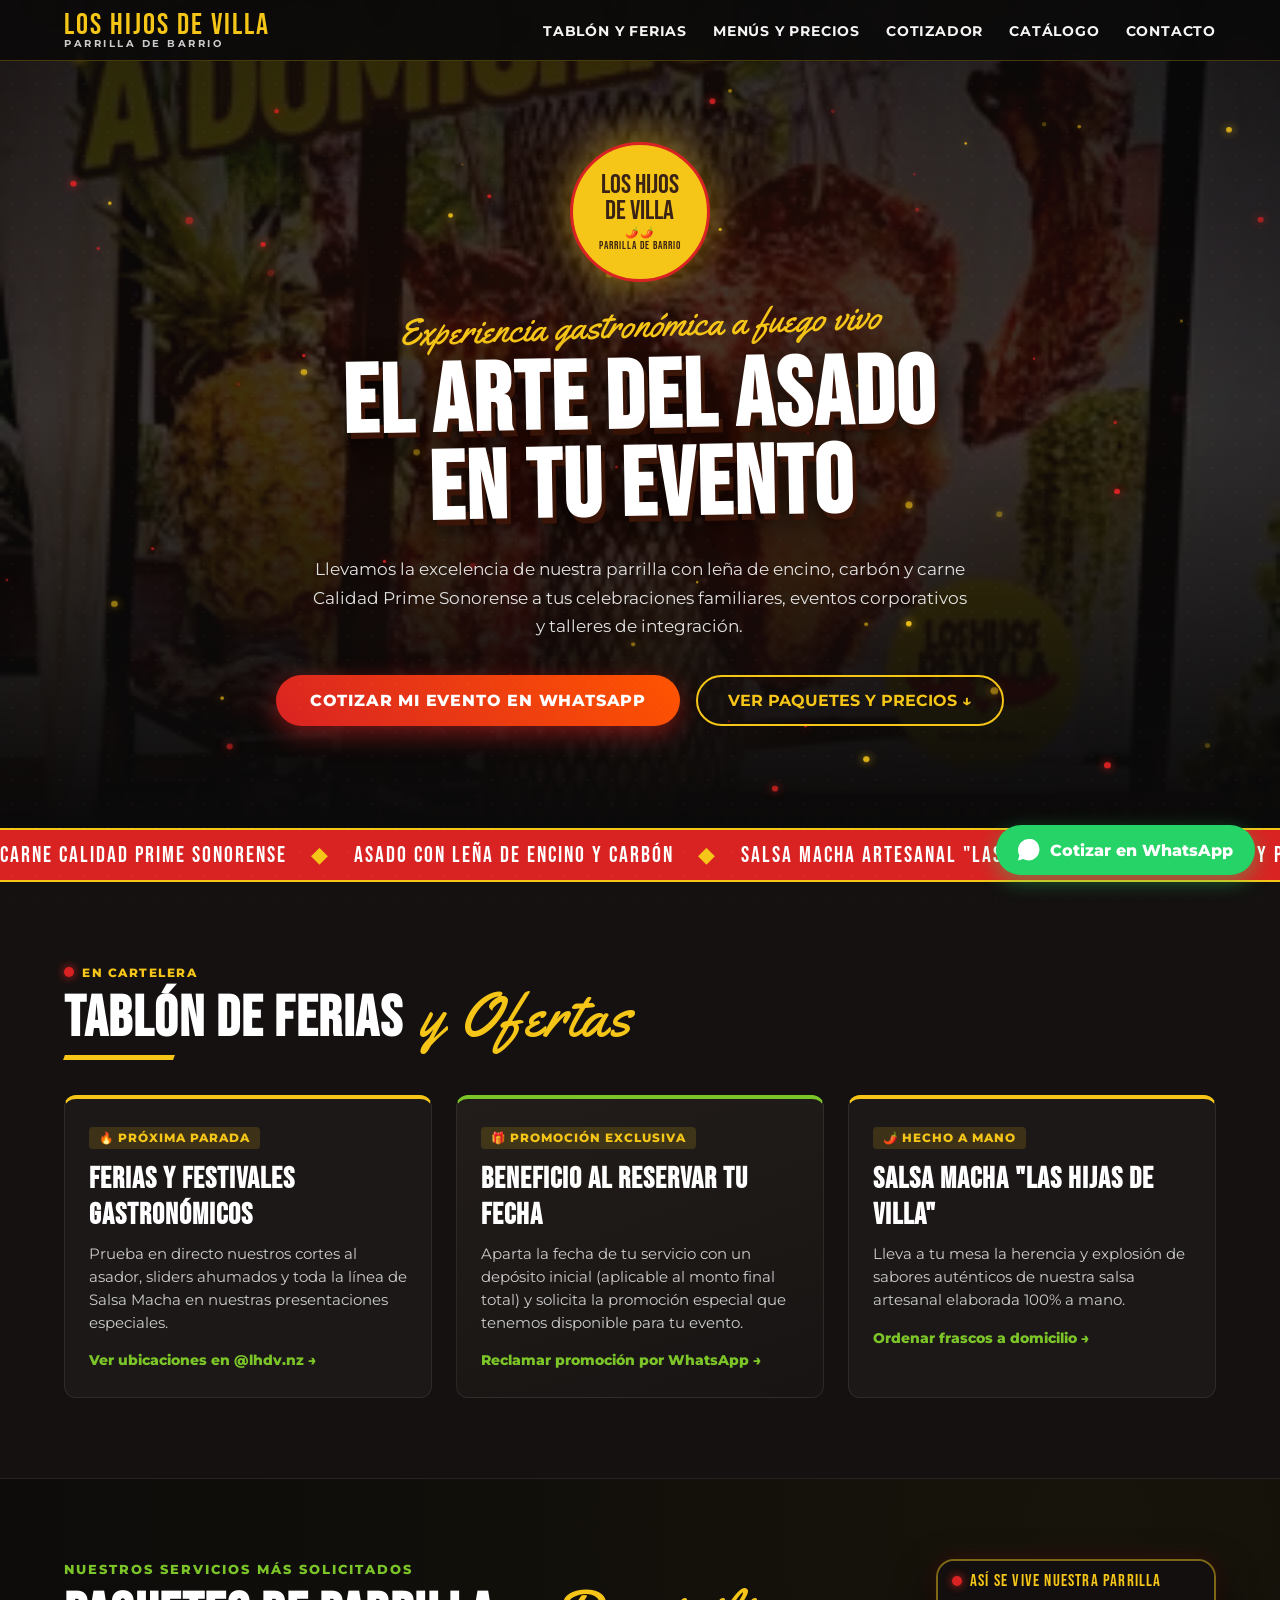
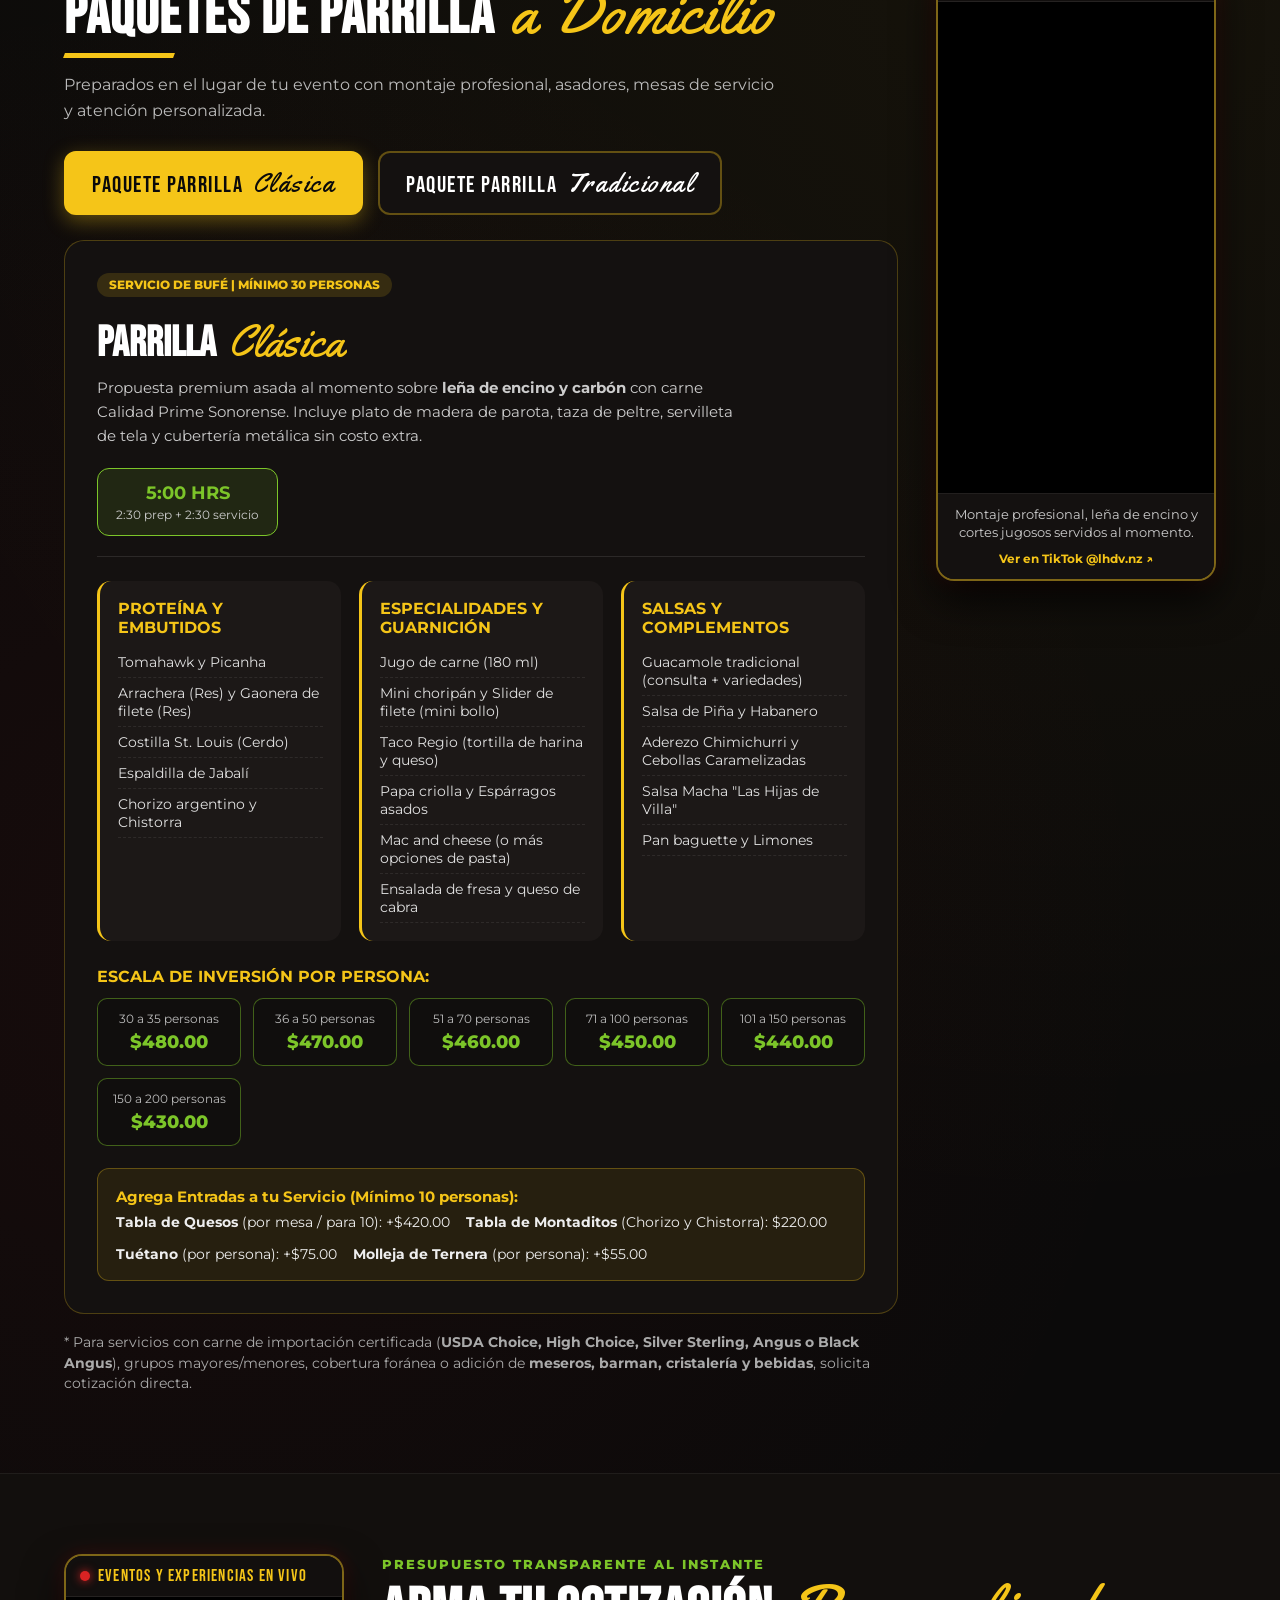
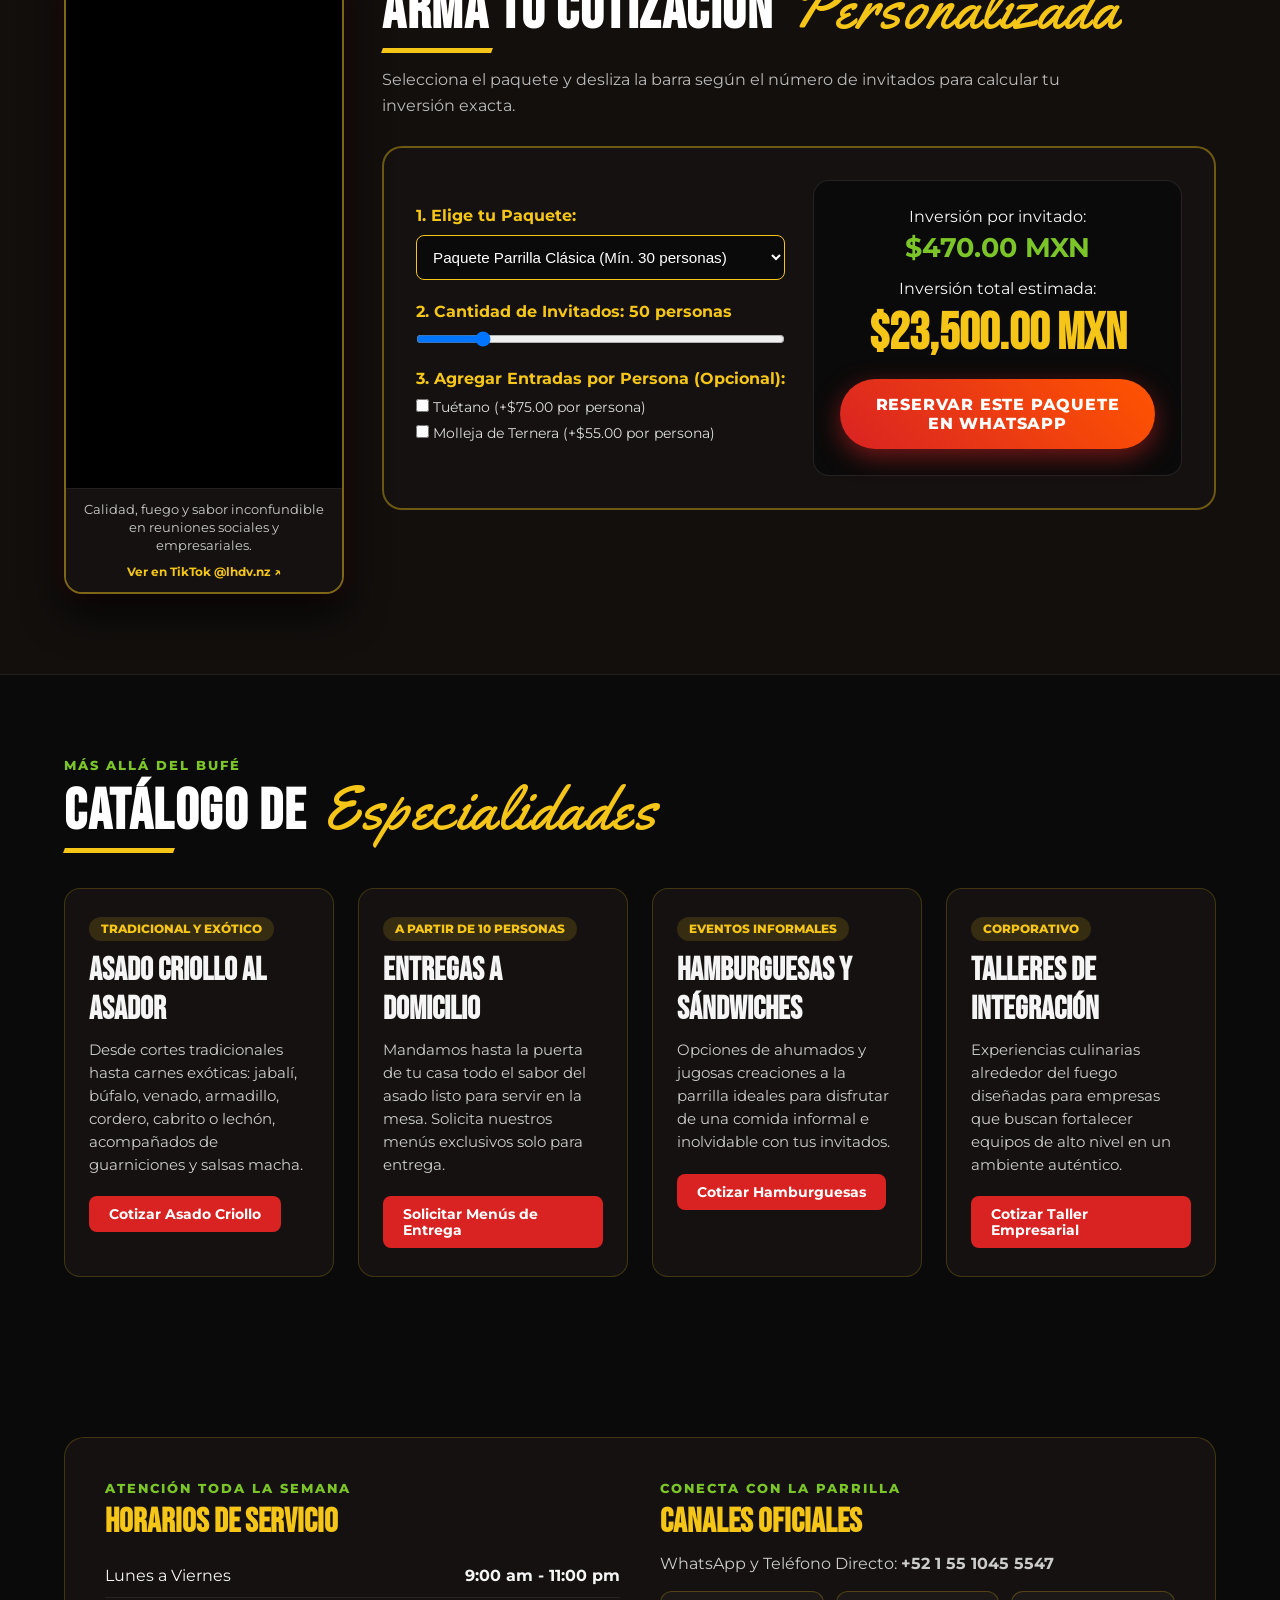
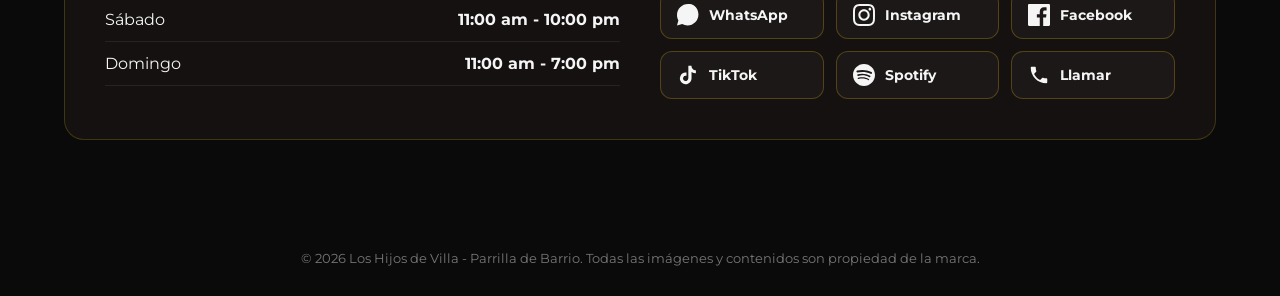
==== commit e88c112e: "Version de Prueba 3 Agregado de fuentes, videos y estilo en general" ====
--- a/index.html
+++ b/index.html
@@ -4,316 +4,397 @@
   <meta charset="UTF-8">
   <meta name="viewport" content="width=device-width, initial-scale=1.0">
   <title>Los Hijos de Villa | Parrilla de Barrio</title>
-  <link href="https://fonts.googleapis.com/css2?family=Bebas+Neue&family=Montserrat:wght@400;600;700;800&display=swap" rel="stylesheet">
+
+  <!-- FAVICON CON EL LOGO OFICIAL -->
+  <!-- Toma automáticamente tu archivo logo.png; si aún no lo subes, usa el icono circular amarillo/rojo integrado -->
+  <link rel="icon" type="image/png" href="logo.png">
+  <link rel="apple-touch-icon" href="logo.png">
+  <link rel="alternate icon" type="image/svg+xml" href="data:image/svg+xml,<svg xmlns='http://www.w3.org/2000/svg' viewBox='0 0 100 100'><circle cx='50' cy='50' r='47' fill='%23F5C518' stroke='%23D92323' stroke-width='6'/><text x='50%' y='46%' text-anchor='middle' fill='%233A2314' font-family='Impact, sans-serif' font-size='26'>LHDV</text><path d='M22 65 Q38 80 50 64 Q62 80 78 65 Q62 55 50 62 Q38 55 22 65 Z' fill='%23D92323'/></svg>">
+
+  <!-- Tipografías: Bebas Neue, Yellowtail (cursiva de tus flyers) y Montserrat -->
+  <link href="https://fonts.googleapis.com/css2?family=Bebas+Neue&family=Montserrat:wght@400;600;700;800&family=Yellowtail&display=swap" rel="stylesheet">
   <link rel="stylesheet" href="styles.css">
 </head>
 <body>
+
+  <!-- Textura sutil de carbón -->
+  <div class="noise-overlay"></div>
 
   <!-- Navegación -->
   <nav>
     <a href="#" class="logo-nav">
       <img src="logo.png" alt="Logo Los Hijos de Villa" class="nav-logo-img" onerror="this.style.display='none'">
-      LOS HIJOS DE VILLA
+      <div>
+        LOS HIJOS DE VILLA
+        <span class="nav-sub">PARRILLA DE BARRIO</span>
+      </div>
     </a>
     <div class="nav-links">
-      <a href="#tablon">Avisos y Ofertas</a>
-      <a href="#paquetes">Paquetes y Precios</a>
+      <a href="#tablon">Tablón y Ferias</a>
+      <a href="#paquetes">Menús y Precios</a>
       <a href="#cotizador">Cotizador</a>
-      <a href="#experiencias">Más Servicios</a>
+      <a href="#experiencias">Catálogo</a>
       <a href="#contacto">Contacto</a>
     </div>
   </nav>
 
-  <!-- Portada / Hero -->
+  <!-- Portada / Hero con Fondo Semitransparente de Cortes en el Asador -->
   <header class="hero">
+    <!-- Guarda tu foto de los cortes colgados como 'fondo-asador.jpg' en la misma carpeta -->
+    <div class="hero-bg-photo"></div>
     <canvas id="fireCanvas"></canvas>
+
     <div class="hero-content">
-      <!-- Si exportas tu PDF 'logo LHDV 2' como 'logo.png', se mostrará automáticamente aquí -->
       <div class="badge-logo">
-        <img src="logo.png" alt="Los Hijos de Villa - Parrilla de Barrio" class="hero-logo-img" onerror="this.style.display='none'; this.nextElementSibling.style.display='flex';">
+        <img src="logo.png" alt="Los Hijos de Villa" class="hero-logo-img" onerror="this.style.display='none'; this.nextElementSibling.style.display='flex';">
         <div class="badge-fallback">
           LOS HIJOS<br>DE VILLA
           <span>🌶️🌶️</span>
           <span>PARRILLA DE BARRIO</span>
         </div>
       </div>
-      <h1>EL ARTE DEL ASADO EN TU EVENTO</h1>
-      <p>Servicio profesional y especializado en asados y parrilladas a domicilio en CDMX y Área Metropolitana, eventos sociales, corporativos y talleres de integración empresarial.</p>
-      <a href="https://wa.me/loshijosdevilla" target="_blank" rel="noopener noreferrer" class="btn-cta">Solicitar Cotización por WhatsApp</a>
+      <span class="cursive-accent">Experiencia gastronómica a fuego vivo</span>
+      <h1 class="tilted-title">EL ARTE DEL ASADO<br>EN TU EVENTO</h1>
+      <p>Llevamos la excelencia de nuestra parrilla con leña de encino, carbón y carne Calidad Prime Sonorense a tus celebraciones familiares, eventos corporativos y talleres de integración.</p>
+      <div class="hero-btns">
+        <a href="https://wa.me/loshijosdevilla" target="_blank" rel="noopener noreferrer" class="btn-cta">Cotizar mi Evento en WhatsApp</a>
+        <a href="#paquetes" class="btn-outline">Ver Paquetes y Precios ↓</a>
+      </div>
     </div>
   </header>
+
+  <!-- Cinta Parrillera en Movimiento -->
+  <div class="marquee-bar">
+    <div class="marquee-track">
+      <span>CARNE CALIDAD PRIME SONORENSE</span> <span class="sep">◆</span>
+      <span>ASADO CON LEÑA DE ENCINO Y CARBÓN</span> <span class="sep">◆</span>
+      <span>SALSA MACHA ARTESANAL "LAS HIJAS DE VILLA"</span> <span class="sep">◆</span>
+      <span>CHEF Y PARRILLEROS CERTIFICADOS</span> <span class="sep">◆</span>
+      <span>EVENTOS EN CDMX Y ÁREA METROPOLITANA</span> <span class="sep">◆</span>
+      <span>CARNE CALIDAD PRIME SONORENSE</span> <span class="sep">◆</span>
+      <span>ASADO CON LEÑA DE ENCINO Y CARBÓN</span> <span class="sep">◆</span>
+      <span>SALSA MACHA ARTESANAL "LAS HIJAS DE VILLA"</span> <span class="sep">◆</span>
+    </div>
+  </div>
 
   <!-- Tablón de Ferias, Eventos y Ofertas Especiales -->
   <section id="tablon" class="tablon-section">
-    <div class="tablon-header">
-      <span class="pulse-dot"></span>
-      <h2>TABLÓN DE LA PARRILLA: FERIAS Y OFERTAS ESPECIALES</h2>
-    </div>
-    <p class="section-subtitle">Entérate dónde estaremos asando próximamente y aprovecha las promociones de temporada</p>
+    <div class="section-header-left">
+      <div class="live-indicator"><span class="pulse-dot"></span> EN CARTELERA</div>
+      <h2 class="title-with-brush">TABLÓN DE FERIAS <span class="cursive-inline">y Ofertas</span></h2>
+    </div>
 
     <div class="tablon-grid">
       <div class="pin-card">
-        <div class="pin-badge">🔥 PRÓXIMO EVENTO</div>
-        <h3>Visítanos en la Próxima Feria Gastronómica</h3>
-        <p>Ven a probar nuestros cortes ahumados, sliders y toda la línea de Salsa Macha "Las Hijas de Villa" en vivo.</p>
-        <span class="pin-meta">📍 Síguenos en Instagram y TikTok para ver fechas</span>
+        <div class="pin-badge">🔥 PRÓXIMA PARADA</div>
+        <h3>Ferias y Festivales Gastronómicos</h3>
+        <p>Prueba en directo nuestros cortes al asador, sliders ahumados y toda la línea de Salsa Macha en nuestras presentaciones especiales.</p>
+        <a href="https://www.instagram.com/lhdv.nz/" target="_blank" rel="noopener noreferrer" class="pin-link">Ver ubicaciones en @lhdv.nz →</a>
+      </div>
+
+      <div class="pin-card featured-pin">
+        <div class="pin-badge">🎁 PROMOCIÓN EXCLUSIVA</div>
+        <h3>Beneficio al Reservar tu Fecha</h3>
+        <p>Aparta la fecha de tu servicio con un depósito inicial (aplicable al monto final total) y solicita la promoción especial que tenemos disponible para tu evento.</p>
+        <a href="https://wa.me/5510455547?text=Hola,%20quiero%20conocer%20la%20promoción%20vigente%20para%20reservar%20mi%20evento" target="_blank" rel="noopener noreferrer" class="pin-link">Reclamar promoción por WhatsApp →</a>
       </div>
 
       <div class="pin-card">
-        <div class="pin-badge">🎁 OFERTA ESPECIAL</div>
-        <h3>Promoción al Reservar tu Fecha</h3>
-        <p>Reserva ahora tu Paquete Parrilla Clásica o Tradicional con un depósito inicial aplicable al monto total y pregunta por la promoción vigente que tenemos para ti.</p>
-        <a href="https://wa.me/5510455547?text=Hola,%20quiero%20conocer%20la%20promoción%20vigente%20para%20reservar%20mi%20evento" target="_blank" rel="noopener noreferrer" class="pin-link">Solicitar promoción en WhatsApp →</a>
-      </div>
-
-      <div class="pin-card">
-        <div class="pin-badge">🌶️ PRODUCTO ESTRELLA</div>
+        <div class="pin-badge">🌶️ HECHO A MANO</div>
         <h3>Salsa Macha "Las Hijas de Villa"</h3>
-        <p>Elaborada 100% a mano de forma artesanal. Pide tus frascos a domicilio o agrégala como complemento estelar en tu evento.</p>
-        <a href="https://wa.me/5510455547?text=Hola,%20me%20interesa%20pedir%20Salsa%20Macha%20Las%20Hijas%20de%20Villa" target="_blank" rel="noopener noreferrer" class="pin-link">Hacer pedido →</a>
+        <p>Lleva a tu mesa la herencia y explosión de sabores auténticos de nuestra salsa artesanal elaborada 100% a mano.</p>
+        <a href="https://wa.me/5510455547?text=Hola,%20me%20interesa%20pedir%20Salsa%20Macha%20Las%20Hijas%20de%20Villa" target="_blank" rel="noopener noreferrer" class="pin-link">Ordenar frascos a domicilio →</a>
       </div>
     </div>
   </section>
 
-  <!-- Sección Detallada de Paquetes Estrella -->
-  <section id="paquetes">
-    <h2 class="section-title">PAQUETES DE PARRILLA A DOMICILIO</h2>
-    <p class="section-subtitle">Carne Calidad Prime Sonorense preparada al momento por Chef y parrilleros certificados</p>
-
-    <div class="tabs-paquetes">
-      <button class="tab-btn active" data-target="clasica">🔥 Paquete Parrilla Clásica</button>
-      <button class="tab-btn" data-target="tradicional">🔥 Paquete Parrilla Tradicional</button>
-    </div>
-
-    <!-- Contenido Paquete Parrilla Clásica -->
-    <div id="clasica" class="paquete-panel active">
-      <div class="paquete-intro">
-        <div>
-          <span class="tag-minimo">Servicio de Bufé | Mínimo 30 personas</span>
-          <h3>Parrilla Clásica (Leña de Encino y Carbón)</h3>
-          <p>Una propuesta de parrilla premium pensada para celebraciones donde quieres ofrecer a tus invitados algo más que un bufé. Preparado al momento sobre leña de encino y carbón con cortes seleccionados de carne Calidad Prime Sonorense.</p>
-        </div>
-        <div class="servicio-badge">
-          <strong>5 Horas Totales</strong>
-          <span>2:30 hrs preparación + 2:30 hrs servicio</span>
-        </div>
-      </div>
-
-      <div class="menu-columns">
-        <div class="menu-box">
-          <h4>🥩 Proteína y Embutidos</h4>
-          <ul>
-            <li>Tomahawk y Picanha</li>
-            <li>Arrachera (Res) y Gaonera de filete (Res)</li>
-            <li>Costilla St. Louis (Cerdo)</li>
-            <li>Espaldilla de Jabalí</li>
-            <li>Chorizo argentino y Chistorra</li>
-          </ul>
-        </div>
-
-        <div class="menu-box">
-          <h4>🍔 Especialidades y Guarnición</h4>
-          <ul>
-            <li>Jugo de carne (180 ml)</li>
-            <li>Mini choripán y Slider de filete (mini bollo)</li>
-            <li>Taco Regio (tortilla de harina y queso)</li>
-            <li>Papa criolla y Espárragos asados</li>
-            <li>Mac and cheese (o más opciones de pasta)</li>
-            <li>Ensalada de fresa y queso de cabra</li>
-          </ul>
-        </div>
-
-        <div class="menu-box">
-          <h4>🌶️ Salsas y Complementos</h4>
-          <ul>
-            <li>Guacamole tradicional y Salsa de Piña con Habanero</li>
-            <li>Aderezo Chimichurri y Cebollas Caramelizadas</li>
-            <li>Salsa Macha "Las Hijas de Villa"</li>
-            <li>Pan baguette y Limones</li>
-          </ul>
-        </div>
-
-        <div class="menu-box">
-          <h4>🍽️ ¿Qué incluye por invitado?</h4>
-          <ul>
-            <li>Plato de madera de parota, taza de peltre, servilleta de tela y cubertería metálica sin costo extra</li>
-            <li>Montaje profesional de asadores, mesa bufé con chafer caliente/frío y weber</li>
-            <li>Transporte en CDMX y Área Metropolitana (foráneos previo cálculo de viáticos)</li>
-          </ul>
-        </div>
-      </div>
-
-      <div class="precios-grid">
-        <div class="precio-tier"><span>30 a 35 personas</span><strong>$480 / persona</strong></div>
-        <div class="precio-tier"><span>36 a 50 personas</span><strong>$470 / persona</strong></div>
-        <div class="precio-tier"><span>51 a 70 personas</span><strong>$460 / persona</strong></div>
-        <div class="precio-tier"><span>71 a 100 personas</span><strong>$450 / persona</strong></div>
-        <div class="precio-tier"><span>101 a 150 personas</span><strong>$440 / persona</strong></div>
-        <div class="precio-tier"><span>150 a 200 personas</span><strong>$430 / persona</strong></div>
-      </div>
-
-      <div class="extras-banner">
-        <h4>🧀 Agrega Entradas a tu Servicio (Mínimo 10 personas):</h4>
-        <div class="extras-items">
-          <span><strong>Tabla de Quesos</strong> (por mesa / para 10): +$420</span>
-          <span><strong>Tabla de Montaditos</strong> (Chorizo y Chistorra): $220</span>
-          <span><strong>Tuétano</strong> (por persona): +$75</span>
-          <span><strong>Molleja de Ternera</strong> (por persona): +$55</span>
-        </div>
-      </div>
-    </div>
-
-    <!-- Contenido Paquete Parrilla Tradicional -->
-    <div id="tradicional" class="paquete-panel">
-      <div class="paquete-intro">
-        <div>
-          <span class="tag-minimo">Asado al Carbón | Mínimo 20 personas</span>
-          <h3>Parrilla Tradicional (Brasa de Carbón)</h3>
-          <p>Más que una taquiza, es nuestro servicio más confiable y práctico preparado al momento directamente a la brasa de carbón con Carne Mexicana certificación TIF de calidad Prime Sonorense.</p>
-        </div>
-        <div class="servicio-badge">
-          <strong>4 Horas Totales</strong>
-          <span>2:00 hrs preparación + 2:00 hrs servicio</span>
-        </div>
-      </div>
-
-      <div class="menu-columns">
-        <div class="menu-box">
-          <h4>🥩 Selección de Cortes y Embutidos</h4>
-          <ul>
-            <li>Rib Eye (Res) y New York (Res)</li>
-            <li>Arrachera (Res) y Gaonera de Filete (Res)</li>
-            <li>Muslos de pollo al limón</li>
-            <li>Chorizo argentino y Chistorra</li>
-            <li><em>*Cambios de proteína disponibles en razón al costo</em></li>
-          </ul>
-        </div>
-
-        <div class="menu-box">
-          <h4>🥓 Especialidades y Guarnición</h4>
-          <ul>
-            <li>Chili poppers envueltos en tocino y rellenos de queso</li>
-            <li>Mini choripán</li>
-            <li>Sliders de Filete (mini bollos)</li>
-            <li>Papa en mantequilla de ajo y romero</li>
-            <li>Espárragos asados</li>
-          </ul>
-        </div>
-
-        <div class="menu-box">
-          <h4>🥑 Salsas y Complementos</h4>
-          <ul>
-            <li>Pepino con habanero y Pico de gallo con aguacate</li>
-            <li>Chimichurri y Cebollas Caramelizadas</li>
-            <li>Salsa Macha "Las Hijas de Villa"</li>
-            <li>Tortillas de maíz, limones y servilletas de papel</li>
-          </ul>
-        </div>
-
-        <div class="menu-box">
-          <h4>🍽️ ¿Qué incluye el servicio?</h4>
-          <ul>
-            <li>Plato plástico retornable sin costo extra por persona</li>
-            <li>Montaje profesional de asadores para carbón y mesas de servicio</li>
-            <li>Chef y parrilleros certificados</li>
-            <li>Transporte en CDMX y Área Metropolitana</li>
-          </ul>
-        </div>
-      </div>
-
-      <div class="precios-grid">
-        <div class="precio-tier"><span>20 a 30 personas</span><strong>$390 / persona</strong></div>
-        <div class="precio-tier"><span>31 a 50 personas</span><strong>$380 / persona</strong></div>
-        <div class="precio-tier"><span>51 a 70 personas</span><strong>$370 / persona</strong></div>
-        <div class="precio-tier"><span>71 a 100 personas</span><strong>$360 / persona</strong></div>
-        <div class="precio-tier"><span>101 a 150 personas</span><strong>$350 / persona</strong></div>
-        <div class="precio-tier"><span>151 a 200 personas</span><strong>$340 / persona</strong></div>
-      </div>
-    </div>
-
-    <p class="nota-importacion">
-      * Si deseas cualquiera de nuestros servicios con carne de importación certificada <strong>USDA Choice, High Choice, Silver Sterling, Angus o Black Angus</strong>, o requieres <strong>meseros, barman, cristalería y bebidas</strong>, solicita una cotización personalizada.
-    </p>
+  <!-- SECCIÓN PAQUETES: 3/4 de pantalla para Información (Izquierda) y 1/4 para Video (Derecha) -->
+  <section id="paquetes" class="split-section">
+    <div class="split-layout-right-video">
+      
+      <!-- Columna Amplia (75%): Menús y Precios -->
+      <div class="split-main">
+        <span class="eyebrow">NUESTROS SERVICIOS MÁS SOLICITADOS</span>
+        <h2 class="title-left">PAQUETES DE PARRILLA <span class="cursive-inline">a Domicilio</span></h2>
+        <p class="lead-text">Preparados en el lugar de tu evento con montaje profesional, asadores, mesas de servicio y atención personalizada.</p>
+
+        <div class="tabs-paquetes">
+          <button class="tab-btn active" data-target="clasica">
+            PAQUETE PARRILLA <span class="cursive-btn">Clásica</span>
+          </button>
+          <button class="tab-btn" data-target="tradicional">
+            PAQUETE PARRILLA <span class="cursive-btn">Tradicional</span>
+          </button>
+        </div>
+
+        <!-- Panel 1: Parrilla Clásica -->
+        <div id="clasica" class="paquete-panel active">
+          <div class="paquete-intro">
+            <div>
+              <span class="tag-minimo">Servicio de Bufé | Mínimo 30 personas</span>
+              <h3>Parrilla <span class="cursive-inline">Clásica</span></h3>
+              <p>Propuesta premium asada al momento sobre <strong>leña de encino y carbón</strong> con carne Calidad Prime Sonorense. Incluye plato de madera de parota, taza de peltre, servilleta de tela y cubertería metálica sin costo extra.</p>
+            </div>
+            <div class="servicio-badge">
+              <strong>5:00 HRS</strong>
+              <span>2:30 prep + 2:30 servicio</span>
+            </div>
+          </div>
+
+          <div class="menu-columns">
+            <div class="menu-box">
+              <h4>Proteína y Embutidos</h4>
+              <ul>
+                <li>Tomahawk y Picanha</li>
+                <li>Arrachera (Res) y Gaonera de filete (Res)</li>
+                <li>Costilla St. Louis (Cerdo)</li>
+                <li>Espaldilla de Jabalí</li>
+                <li>Chorizo argentino y Chistorra</li>
+              </ul>
+            </div>
+
+            <div class="menu-box">
+              <h4>Especialidades y Guarnición</h4>
+              <ul>
+                <li>Jugo de carne (180 ml)</li>
+                <li>Mini choripán y Slider de filete (mini bollo)</li>
+                <li>Taco Regio (tortilla de harina y queso)</li>
+                <li>Papa criolla y Espárragos asados</li>
+                <li>Mac and cheese (o más opciones de pasta)</li>
+                <li>Ensalada de fresa y queso de cabra</li>
+              </ul>
+            </div>
+
+            <div class="menu-box">
+              <h4>Salsas y Complementos</h4>
+              <ul>
+                <li>Guacamole tradicional (consulta + variedades)</li>
+                <li>Salsa de Piña y Habanero</li>
+                <li>Aderezo Chimichurri y Cebollas Caramelizadas</li>
+                <li>Salsa Macha "Las Hijas de Villa"</li>
+                <li>Pan baguette y Limones</li>
+              </ul>
+            </div>
+          </div>
+
+          <h4 class="sub-precios">Escala de Inversión por Persona:</h4>
+          <div class="precios-grid">
+            <div class="precio-tier"><span>30 a 35 personas</span><strong>$480.00</strong></div>
+            <div class="precio-tier"><span>36 a 50 personas</span><strong>$470.00</strong></div>
+            <div class="precio-tier"><span>51 a 70 personas</span><strong>$460.00</strong></div>
+            <div class="precio-tier"><span>71 a 100 personas</span><strong>$450.00</strong></div>
+            <div class="precio-tier"><span>101 a 150 personas</span><strong>$440.00</strong></div>
+            <div class="precio-tier"><span>150 a 200 personas</span><strong>$430.00</strong></div>
+          </div>
+
+          <div class="extras-banner">
+            <h4>Agrega Entradas a tu Servicio (Mínimo 10 personas):</h4>
+            <div class="extras-items">
+              <span><strong>Tabla de Quesos</strong> (por mesa / para 10): +$420.00</span>
+              <span><strong>Tabla de Montaditos</strong> (Chorizo y Chistorra): $220.00</span>
+              <span><strong>Tuétano</strong> (por persona): +$75.00</span>
+              <span><strong>Molleja de Ternera</strong> (por persona): +$55.00</span>
+            </div>
+          </div>
+        </div>
+
+        <!-- Panel 2: Parrilla Tradicional -->
+        <div id="tradicional" class="paquete-panel">
+          <div class="paquete-intro">
+            <div>
+              <span class="tag-minimo">Asado al Carbón | Mínimo 20 personas</span>
+              <h3>Parrilla <span class="cursive-inline">Tradicional</span></h3>
+              <p>Más que una taquiza, es nuestro servicio práctico y completo asado directamente a la <strong>brasa de carbón</strong> con Carne Mexicana certificación TIF de calidad Prime Sonorense. Incluye plato plástico retornable sin costo extra.</p>
+            </div>
+            <div class="servicio-badge">
+              <strong>4:00 HRS</strong>
+              <span>2:00 prep + 2:00 servicio</span>
+            </div>
+          </div>
+
+          <div class="menu-columns">
+            <div class="menu-box">
+              <h4>Selección de Cortes y Embutidos</h4>
+              <ul>
+                <li>Rib Eye (Res) y New York (Res)</li>
+                <li>Arrachera (Res) y Gaonera de Filete (Res)</li>
+                <li>Muslos de pollo al limón</li>
+                <li>Chorizo argentino y Chistorra</li>
+                <li><em>*Cambios a la proteína en razón al costo</em></li>
+              </ul>
+            </div>
+
+            <div class="menu-box">
+              <h4>Especialidades y Guarnición</h4>
+              <ul>
+                <li>Chili poppers envueltos en tocino y rellenos de queso</li>
+                <li>Mini choripán</li>
+                <li>Sliders de Filete (mini bollos)</li>
+                <li>Papa en mantequilla de ajo y romero</li>
+                <li>Espárragos asados</li>
+              </ul>
+            </div>
+
+            <div class="menu-box">
+              <h4>Salsas y Complementos</h4>
+              <ul>
+                <li>Pepino con habanero y Pico de gallo con aguacate</li>
+                <li>Chimichurri y Cebollas Caramelizadas</li>
+                <li>Salsa Macha "Las Hijas de Villa"</li>
+                <li>Tortillas de maíz, limones y servilletas de papel</li>
+              </ul>
+            </div>
+          </div>
+
+          <h4 class="sub-precios">Escala de Inversión por Persona:</h4>
+          <div class="precios-grid">
+            <div class="precio-tier"><span>20 a 30 personas</span><strong>$390.00</strong></div>
+            <div class="precio-tier"><span>31 a 50 personas</span><strong>$380.00</strong></div>
+            <div class="precio-tier"><span>51 a 70 personas</span><strong>$370.00</strong></div>
+            <div class="precio-tier"><span>71 a 100 personas</span><strong>$360.00</strong></div>
+            <div class="precio-tier"><span>101 a 150 personas</span><strong>$350.00</strong></div>
+            <div class="precio-tier"><span>151 a 200 personas</span><strong>$340.00</strong></div>
+          </div>
+        </div>
+
+        <p class="nota-importacion">
+          * Para servicios con carne de importación certificada (<strong>USDA Choice, High Choice, Silver Sterling, Angus o Black Angus</strong>), grupos mayores/menores, cobertura foránea o adición de <strong>meseros, barman, cristalería y bebidas</strong>, solicita cotización directa.
+        </p>
+      </div>
+
+      <!-- Columna Compacta (< 1/4 de página = 280px): Video 1 Vertical -->
+      <aside class="video-sidebar">
+        <div class="video-frame">
+          <div class="video-frame-header">
+            <span class="pulse-dot"></span>
+            <span>ASÍ SE VIVE NUESTRA PARRILLA</span>
+          </div>
+          <div class="tiktok-Wrapper">
+            <iframe
+              src="https://www.tiktok.com/player/v1/7318148079218199813?music_info=0&description=0&rel=0"
+              allow="fullscreen; autoplay; encrypted-media"
+              loading="lazy"
+              title="Preparación y Cortes Los Hijos de Villa">
+            </iframe>
+          </div>
+          <div class="video-caption">
+            <p>Montaje profesional, leña de encino y cortes jugosos servidos al momento.</p>
+            <a href="https://www.tiktok.com/@lhdv.nz/video/7318148079218199813" target="_blank" rel="noopener noreferrer">Ver en TikTok @lhdv.nz ↗</a>
+          </div>
+        </div>
+      </aside>
+
+    </div>
   </section>
 
-  <!-- Calculadora Interactiva de Cotización -->
+  <!-- SECCIÓN COTIZADOR: 1/4 de pantalla para Video (Izquierda) y 3/4 para Calculadora (Derecha) -->
   <section id="cotizador" class="cotizador-section">
-    <h2 class="section-title">CALCULADORA DE INVERSIÓN PARA TU EVENTO</h2>
-    <p class="section-subtitle">Calcula al instante el presupuesto estimado según tu número de invitados y envíalo por WhatsApp</p>
-
-    <div class="calculadora-card">
-      <div class="calc-controls">
-        <label for="selectPaquete">1. Elige tu Paquete:</label>
-        <select id="selectPaquete">
-          <option value="clasica">Paquete Parrilla Clásica (Mín. 30 personas)</option>
-          <option value="tradicional">Paquete Parrilla Tradicional (Mín. 20 personas)</option>
-        </select>
-
-        <label for="rangePersonas">2. Número de Invitados: <strong id="numPersonasLabel">50</strong> personas</label>
-        <input type="range" id="rangePersonas" min="20" max="200" value="50" step="1">
-
-        <div class="calc-extras">
-          <label>3. Agregar Entradas Extra (Opcional):</label>
-          <label class="check-item"><input type="checkbox" id="extraTuetano" value="75"> Tuétano (+$75 por persona)</label>
-          <label class="check-item"><input type="checkbox" id="extraMolleja" value="55"> Molleja de Ternera (+$55 por persona)</label>
-        </div>
-      </div>
-
-      <div class="calc-resultado">
-        <span>Inversión por persona base:</span>
-        <h3 id="precioPorPersona">$470.00 MXN</h3>
-        <span>Total estimado del evento:</span>
-        <h2 id="precioTotal">$23,500.00 MXN</h2>
-        <p id="avisoMinimo" class="aviso-min"></p>
-        <a id="btnEnviarCotizacion" href="#" target="_blank" rel="noopener noreferrer" class="btn-cta">Reservar este Paquete por WhatsApp</a>
-      </div>
+    <div class="split-layout-left-video">
+
+      <!-- Columna Compacta (< 1/4 de página = 280px): Video 2 Vertical -->
+      <aside class="video-sidebar">
+        <div class="video-frame">
+          <div class="video-frame-header">
+            <span class="pulse-dot"></span>
+            <span>EVENTOS Y EXPERIENCIAS EN VIVO</span>
+          </div>
+          <div class="tiktok-Wrapper">
+            <iframe
+              src="https://www.tiktok.com/player/v1/7514926604406000901?music_info=0&description=0&rel=0"
+              allow="fullscreen; autoplay; encrypted-media"
+              loading="lazy"
+              title="Eventos Los Hijos de Villa">
+            </iframe>
+          </div>
+          <div class="video-caption">
+            <p>Calidad, fuego y sabor inconfundible en reuniones sociales y empresariales.</p>
+            <a href="https://www.tiktok.com/@lhdv.nz/video/7514926604406000901" target="_blank" rel="noopener noreferrer">Ver en TikTok @lhdv.nz ↗</a>
+          </div>
+        </div>
+      </aside>
+
+      <!-- Columna Amplia (75%): Calculadora Interactiva -->
+      <div class="split-main">
+        <span class="eyebrow">PRESUPUESTO TRANSPARENTE AL INSTANTE</span>
+        <h2 class="title-left">ARMA TU COTIZACIÓN <span class="cursive-inline">Personalizada</span></h2>
+        <p class="lead-text">Selecciona el paquete y desliza la barra según el número de invitados para calcular tu inversión exacta.</p>
+
+        <div class="calculadora-card">
+          <div class="calc-controls">
+            <label for="selectPaquete">1. Elige tu Paquete:</label>
+            <select id="selectPaquete">
+              <option value="clasica">Paquete Parrilla Clásica (Mín. 30 personas)</option>
+              <option value="tradicional">Paquete Parrilla Tradicional (Mín. 20 personas)</option>
+            </select>
+
+            <label for="rangePersonas">2. Cantidad de Invitados: <strong id="numPersonasLabel">50</strong> personas</label>
+            <input type="range" id="rangePersonas" min="20" max="200" value="50" step="1">
+
+            <div class="calc-extras">
+              <label>3. Agregar Entradas por Persona (Opcional):</label>
+              <label class="check-item"><input type="checkbox" id="extraTuetano" value="75"> Tuétano (+$75.00 por persona)</label>
+              <label class="check-item"><input type="checkbox" id="extraMolleja" value="55"> Molleja de Ternera (+$55.00 por persona)</label>
+            </div>
+          </div>
+
+          <div class="calc-resultado">
+            <span>Inversión por invitado:</span>
+            <h3 id="precioPorPersona">$470.00 MXN</h3>
+            <span>Inversión total estimada:</span>
+            <h2 id="precioTotal">$23,500.00 MXN</h2>
+            <p id="avisoMinimo" class="aviso-min"></p>
+            <a id="btnEnviarCotizacion" href="#" target="_blank" rel="noopener noreferrer" class="btn-cta full-width-btn">Reservar este Paquete en WhatsApp</a>
+          </div>
+        </div>
+      </div>
+
     </div>
   </section>
 
-  <!-- Otras Experiencias en Parrilla -->
+  <!-- Catálogo de Especialidades -->
   <section id="experiencias">
-    <h2 class="section-title">MÁS EXPERIENCIAS DE LOS HIJOS DE VILLA</h2>
-    <p class="section-subtitle">Opciones exóticas, entregas listas para comer y talleres empresariales</p>
+    <div class="section-header-left">
+      <span class="eyebrow">MÁS ALLÁ DEL BUFÉ</span>
+      <h2 class="title-with-brush">CATÁLOGO DE <span class="cursive-inline">Especialidades</span></h2>
+    </div>
 
     <div class="grid-servicios">
       <div class="card">
         <span class="tag-minimo">Tradicional y Exótico</span>
-        <h3>Asado Criollo</h3>
-        <p>Experiencia culinaria con jabalí, búfalo, venado, armadillo, cordero, cabrito o lechón, acompañados de guarniciones de primera calidad y salsa macha.</p>
-        <a href="https://wa.me/5510455547?text=Hola,%20me%20interesa%20cotizar%20un%20Asado%20Criollo" target="_blank" rel="noopener noreferrer" class="btn-card">Solicitar Cotización</a>
+        <h3>Asado Criollo al Asador</h3>
+        <p>Desde cortes tradicionales hasta carnes exóticas: jabalí, búfalo, venado, armadillo, cordero, cabrito o lechón, acompañados de guarniciones y salsas macha.</p>
+        <a href="https://wa.me/5510455547?text=Hola,%20me%20interesa%20cotizar%20un%20Asado%20Criollo" target="_blank" rel="noopener noreferrer" class="btn-card">Cotizar Asado Criollo</a>
       </div>
 
       <div class="card">
         <span class="tag-minimo">A partir de 10 personas</span>
         <h3>Entregas a Domicilio</h3>
-        <p>Mandamos hasta tu hogar todo el sabor del asado listo para disfrutar. Solicita nuestros menús exclusivos para modalidad solo de entrega.</p>
-        <a href="https://wa.me/5510455547?text=Hola,%20quiero%20los%20menús%20de%20Entrega%20a%20Domicilio" target="_blank" rel="noopener noreferrer" class="btn-card">Pedir Menús</a>
+        <p>Mandamos hasta la puerta de tu casa todo el sabor del asado listo para servir en la mesa. Solicita nuestros menús exclusivos solo para entrega.</p>
+        <a href="https://wa.me/5510455547?text=Hola,%20quiero%20los%20menús%20de%20Entrega%20a%20Domicilio" target="_blank" rel="noopener noreferrer" class="btn-card">Solicitar Menús de Entrega</a>
       </div>
 
       <div class="card">
         <span class="tag-minimo">Eventos Informales</span>
         <h3>Hamburguesas y Sándwiches</h3>
-        <p>Desde irresistibles opciones de ahumados hasta jugosas creaciones a la parrilla para disfrutar de una comida informal y deliciosa.</p>
-        <a href="https://wa.me/5510455547?text=Hola,%20me%20interesa%20el%20menú%20de%20Hamburguesas%20y%20Sándwiches" target="_blank" rel="noopener noreferrer" class="btn-card">Cotizar Menú</a>
+        <p>Opciones de ahumados y jugosas creaciones a la parrilla ideales para disfrutar de una comida informal e inolvidable con tus invitados.</p>
+        <a href="https://wa.me/5510455547?text=Hola,%20me%20interesa%20el%20menú%20de%20Hamburguesas%20y%20Sándwiches" target="_blank" rel="noopener noreferrer" class="btn-card">Cotizar Hamburguesas</a>
       </div>
 
       <div class="card">
         <span class="tag-minimo">Corporativo</span>
         <h3>Talleres de Integración</h3>
-        <p>Diseñamos talleres de integración empresarial alrededor del fuego que fortalecen equipos y generan experiencias auténticas.</p>
-        <a href="https://wa.me/5510455547?text=Hola,%20me%20interesa%20información%20sobre%20los%20Talleres%20de%20Integración%20Empresarial" target="_blank" rel="noopener noreferrer" class="btn-card">Cotizar Taller</a>
+        <p>Experiencias culinarias alrededor del fuego diseñadas para empresas que buscan fortalecer equipos de alto nivel en un ambiente auténtico.</p>
+        <a href="https://wa.me/5510455547?text=Hola,%20me%20interesa%20información%20sobre%20los%20Talleres%20de%20Integración%20Empresarial" target="_blank" rel="noopener noreferrer" class="btn-card">Cotizar Taller Empresarial</a>
       </div>
     </div>
   </section>
 
   <!-- Horarios y Canales Oficiales con Logos -->
   <section id="contacto">
-    <h2 class="section-title">HORARIOS Y CONTACTO</h2>
-    <p class="section-subtitle">Cobertura en CDMX, Área Metropolitana y servicios foráneos</p>
-
     <div class="info-container">
       <div>
-        <h3 class="sub-dorado">Horario de Atención</h3>
+        <span class="eyebrow">ATENCIÓN TODA LA SEMANA</span>
+        <h3 class="sub-dorado">Horarios de Servicio</h3>
         <ul class="horario-lista">
           <li><span>Lunes a Viernes</span> <strong>9:00 am - 11:00 pm</strong></li>
           <li><span>Sábado</span> <strong>11:00 am - 10:00 pm</strong></li>
@@ -322,55 +403,38 @@
       </div>
 
       <div>
+        <span class="eyebrow">CONECTA CON LA PARRILLA</span>
         <h3 class="sub-dorado">Canales Oficiales</h3>
-        <p style="color: #ccc; margin-bottom: 18px;">WhatsApp y Teléfono: <strong>+52 1 55 1045 5547</strong></p>
+        <p style="color: #ccc; margin-bottom: 18px;">WhatsApp y Teléfono Directo: <strong>+52 1 55 1045 5547</strong></p>
 
         <div class="redes-grid">
-          <!-- WhatsApp Business -->
           <a href="https://wa.me/loshijosdevilla" target="_blank" rel="noopener noreferrer" class="red-btn social-wa">
-            <svg viewBox="0 0 24 24" class="social-icon" fill="currentColor">
-              <path d="M12.031 6.172c-3.181 0-5.767 2.586-5.768 5.766-.001 1.298.38 2.27 1.019 3.287l-.582 2.128 2.182-.573c.978.58 1.911.928 3.145.929 3.178 0 5.767-2.587 5.768-5.766.001-3.187-2.575-5.77-5.764-5.771zm3.392 8.244c-.144.405-.837.774-1.17.824-.299.045-.677.063-1.092-.069-.252-.08-.575-.187-.988-.365-1.739-.751-2.874-2.502-2.961-2.617-.087-.116-.708-.94-.708-1.793s.448-1.273.607-1.446c.159-.173.346-.217.462-.217l.332.006c.106.005.249-.04.39.298.144.347.491 1.2.534 1.287.043.087.072.188.014.304-.058.116-.087.188-.173.289l-.26.304c-.087.086-.177.18-.076.354.101.174.449.741.964 1.201.662.591 1.221.774 1.394.86s.274.072.376-.043c.101-.116.433-.506.549-.68.116-.173.231-.145.39-.087s1.011.477 1.184.564.289.13.332.202c.045.072.045.419-.1.824zm-3.423-14.416c-6.627 0-12 5.373-12 12 0 2.126.556 4.122 1.529 5.854l-1.529 5.586 5.724-1.501c1.685.918 3.619 1.441 5.676 1.441 6.627 0 12-5.373 12-12s-5.373-12-11.4-11.38z"/>
-            </svg>
+            <svg viewBox="0 0 24 24" class="social-icon" fill="currentColor"><path d="M12.031 6.172c-3.181 0-5.767 2.586-5.768 5.766-.001 1.298.38 2.27 1.019 3.287l-.582 2.128 2.182-.573c.978.58 1.911.928 3.145.929 3.178 0 5.767-2.587 5.768-5.766.001-3.187-2.575-5.77-5.764-5.771zm3.392 8.244c-.144.405-.837.774-1.17.824-.299.045-.677.063-1.092-.069-.252-.08-.575-.187-.988-.365-1.739-.751-2.874-2.502-2.961-2.617-.087-.116-.708-.94-.708-1.793s.448-1.273.607-1.446c.159-.173.346-.217.462-.217l.332.006c.106.005.249-.04.39.298.144.347.491 1.2.534 1.287.043.087.072.188.014.304-.058.116-.087.188-.173.289l-.26.304c-.087.086-.177.18-.076.354.101.174.449.741.964 1.201.662.591 1.221.774 1.394.86s.274.072.376-.043c.101-.116.433-.506.549-.68.116-.173.231-.145.39-.087s1.011.477 1.184.564.289.13.332.202c.045.072.045.419-.1.824zm-3.423-14.416c-6.627 0-12 5.373-12 12 0 2.126.556 4.122 1.529 5.854l-1.529 5.586 5.724-1.501c1.685.918 3.619 1.441 5.676 1.441 6.627 0 12-5.373 12-12s-5.373-12-11.4-11.38z"/></svg>
             <span>WhatsApp</span>
           </a>
 
-          <!-- Instagram -->
           <a href="https://www.instagram.com/lhdv.nz/" target="_blank" rel="noopener noreferrer" class="red-btn social-ig">
-            <svg viewBox="0 0 24 24" class="social-icon" fill="currentColor">
-              <path d="M12 2.163c3.204 0 3.584.012 4.85.07 3.252.148 4.771 1.691 4.919 4.919.058 1.265.069 1.645.069 4.849 0 3.205-.012 3.584-.069 4.849-.149 3.225-1.664 4.771-4.919 4.919-1.266.058-1.644.07-4.85.07-3.204 0-3.584-.012-4.849-.07-3.26-.149-4.771-1.699-4.919-4.92-.058-1.265-.07-1.644-.07-4.849 0-3.204.013-3.583.07-4.849.149-3.227 1.664-4.771 4.919-4.919 1.266-.057 1.645-.069 4.849-.069zm0-2.163c-3.259 0-3.667.014-4.947.072-4.358.2-6.78 2.618-6.98 6.98-.059 1.281-.073 1.689-.073 4.948 0 3.259.014 3.668.072 4.948.2 4.358 2.618 6.78 6.98 6.98 1.281.058 1.689.072 4.948.072 3.259 0 3.668-.014 4.948-.072 4.354-.2 6.782-2.618 6.979-6.98.059-1.28.073-1.689.073-4.948 0-3.259-.014-3.667-.072-4.947-.196-4.354-2.617-6.78-6.979-6.98-1.281-.059-1.69-.073-4.949-.073zm0 5.838c-3.403 0-6.162 2.759-6.162 6.162s2.759 6.163 6.162 6.163 6.162-2.759 6.162-6.163c0-3.403-2.759-6.162-6.162-6.162zm0 10.162c-2.209 0-4-1.79-4-4 0-2.209 1.791-4 4-4s4 1.791 4 4c0 2.21-1.791 4-4 4zm6.406-11.845c-.796 0-1.441.645-1.441 1.44s.645 1.44 1.441 1.44c.795 0 1.439-.645 1.439-1.44s-.644-1.44-1.439-1.44z"/>
-            </svg>
+            <svg viewBox="0 0 24 24" class="social-icon" fill="currentColor"><path d="M12 2.163c3.204 0 3.584.012 4.85.07 3.252.148 4.771 1.691 4.919 4.919.058 1.265.069 1.645.069 4.849 0 3.205-.012 3.584-.069 4.849-.149 3.225-1.664 4.771-4.919 4.919-1.266.058-1.644.07-4.85.07-3.204 0-3.584-.012-4.849-.07-3.26-.149-4.771-1.699-4.919-4.92-.058-1.265-.07-1.644-.07-4.849 0-3.204.013-3.583.07-4.849.149-3.227 1.664-4.771 4.919-4.919 1.266-.057 1.645-.069 4.849-.069zm0-2.163c-3.259 0-3.667.014-4.947.072-4.358.2-6.78 2.618-6.98 6.98-.059 1.281-.073 1.689-.073 4.948 0 3.259.014 3.668.072 4.948.2 4.358 2.618 6.78 6.98 6.98 1.281.058 1.689.072 4.948.072 3.259 0 3.668-.014 4.948-.072 4.354-.2 6.782-2.618 6.979-6.98.059-1.28.073-1.689.073-4.948 0-3.259-.014-3.667-.072-4.947-.196-4.354-2.617-6.78-6.979-6.98-1.281-.059-1.69-.073-4.949-.073zm0 5.838c-3.403 0-6.162 2.759-6.162 6.162s2.759 6.163 6.162 6.163 6.162-2.759 6.162-6.163c0-3.403-2.759-6.162-6.162-6.162zm0 10.162c-2.209 0-4-1.79-4-4 0-2.209 1.791-4 4-4s4 1.791 4 4c0 2.21-1.791 4-4 4zm6.406-11.845c-.796 0-1.441.645-1.441 1.44s.645 1.44 1.441 1.44c.795 0 1.439-.645 1.439-1.44s-.644-1.44-1.439-1.44z"/></svg>
             <span>Instagram</span>
           </a>
 
-          <!-- Facebook -->
           <a href="https://www.facebook.com/LHDV.NZ" target="_blank" rel="noopener noreferrer" class="red-btn social-fb">
-            <svg viewBox="0 0 24 24" class="social-icon" fill="currentColor">
-              <path d="M22.675 0h-21.35c-.732 0-1.325.593-1.325 1.325v21.351c0 .731.593 1.324 1.325 1.324h11.495v-9.294h-3.128v-3.622h3.128v-2.671c0-3.1 1.893-4.788 4.659-4.788 1.325 0 2.463.099 2.795.143v3.24l-1.918.001c-1.504 0-1.795.715-1.795 1.763v2.313h3.587l-.467 3.622h-3.12v9.293h6.116c.73 0 1.323-.593 1.323-1.325v-21.35c0-.732-.593-1.325-1.325-1.325z"/>
-            </svg>
+            <svg viewBox="0 0 24 24" class="social-icon" fill="currentColor"><path d="M22.675 0h-21.35c-.732 0-1.325.593-1.325 1.325v21.351c0 .731.593 1.324 1.325 1.324h11.495v-9.294h-3.128v-3.622h3.128v-2.671c0-3.1 1.893-4.788 4.659-4.788 1.325 0 2.463.099 2.795.143v3.24l-1.918.001c-1.504 0-1.795.715-1.795 1.763v2.313h3.587l-.467 3.622h-3.12v9.293h6.116c.73 0 1.323-.593 1.323-1.325v-21.35c0-.732-.593-1.325-1.325-1.325z"/></svg>
             <span>Facebook</span>
           </a>
 
-          <!-- TikTok -->
           <a href="https://www.tiktok.com/@lhdv.nz" target="_blank" rel="noopener noreferrer" class="red-btn social-tt">
-            <svg viewBox="0 0 24 24" class="social-icon" fill="currentColor">
-              <path d="M19.59 6.69a4.83 4.83 0 0 1-3.77-4.25V2h-3.45v13.67a2.89 2.89 0 0 1-5.2 1.74 2.89 2.89 0 0 1 2.31-4.64 2.93 2.93 0 0 1 .88.13V9.4a6.84 6.84 0 0 0-1-.05A6.33 6.33 0 0 0 5 20.1a6.34 6.34 0 0 0 10.86-4.43v-7a8.16 8.16 0 0 0 4.77 1.52v-3.4a4.85 4.85 0 0 1-1-.1z"/>
-            </svg>
+            <svg viewBox="0 0 24 24" class="social-icon" fill="currentColor"><path d="M19.59 6.69a4.83 4.83 0 0 1-3.77-4.25V2h-3.45v13.67a2.89 2.89 0 0 1-5.2 1.74 2.89 2.89 0 0 1 2.31-4.64 2.93 2.93 0 0 1 .88.13V9.4a6.84 6.84 0 0 0-1-.05A6.33 6.33 0 0 0 5 20.1a6.34 6.34 0 0 0 10.86-4.43v-7a8.16 8.16 0 0 0 4.77 1.52v-3.4a4.85 4.85 0 0 1-1-.1z"/></svg>
             <span>TikTok</span>
           </a>
 
-          <!-- Spotify -->
           <a href="https://open.spotify.com/user/4nmgzdo9ktu2jq8emlcv8j1mv?nd=1&dlsi=ffb446330fa646ab" target="_blank" rel="noopener noreferrer" class="red-btn social-sp">
-            <svg viewBox="0 0 24 24" class="social-icon" fill="currentColor">
-              <path d="M12 0C5.4 0 0 5.4 0 12s5.4 12 12 12 12-5.4 12-12S18.66 0 12 0zm5.521 17.34c-.24.359-.66.48-1.021.24-2.82-1.74-6.36-2.101-10.561-1.141-.418.122-.779-.179-.899-.539-.12-.421.18-.78.54-.9 4.56-1.021 8.52-.6 11.64 1.32.42.18.479.659.301 1.02zm1.44-3.3c-.301.42-.841.6-1.262.3-3.239-1.98-8.159-2.58-11.939-1.38-.479.12-1.02-.12-1.14-.6-.12-.48.12-1.021.6-1.141C9.6 9.9 15 10.561 18.72 12.84c.361.181.54.78.241 1.2zm.12-3.36C15.24 8.4 8.82 8.16 5.16 9.301c-.6.179-1.2-.181-1.38-.721-.18-.601.18-1.2.72-1.381 4.26-1.26 11.28-1.02 15.721 1.621.539.3.719 1.02.419 1.56-.299.421-1.02.599-1.559.3z"/>
-            </svg>
+            <svg viewBox="0 0 24 24" class="social-icon" fill="currentColor"><path d="M12 0C5.4 0 0 5.4 0 12s5.4 12 12 12 12-5.4 12-12S18.66 0 12 0zm5.521 17.34c-.24.359-.66.48-1.021.24-2.82-1.74-6.36-2.101-10.561-1.141-.418.122-.779-.179-.899-.539-.12-.421.18-.78.54-.9 4.56-1.021 8.52-.6 11.64 1.32.42.18.479.659.301 1.02zm1.44-3.3c-.301.42-.841.6-1.262.3-3.239-1.98-8.159-2.58-11.939-1.38-.479.12-1.02-.12-1.14-.6-.12-.48.12-1.021.6-1.141C9.6 9.9 15 10.561 18.72 12.84c.361.181.54.78.241 1.2zm.12-3.36C15.24 8.4 8.82 8.16 5.16 9.301c-.6.179-1.2-.181-1.38-.721-.18-.601.18-1.2.72-1.381 4.26-1.26 11.28-1.02 15.721 1.621.539.3.719 1.02.419 1.56-.299.421-1.02.599-1.559.3z"/></svg>
             <span>Spotify</span>
           </a>
 
-          <!-- Llamada Telefónica Directa -->
           <a href="tel:+525510455547" class="red-btn social-tel">
-            <svg viewBox="0 0 24 24" class="social-icon" fill="currentColor">
-              <path d="M20 15.5c-1.25 0-2.45-.2-3.57-.57-.35-.11-.74-.03-1.02.24l-2.2 2.2c-2.83-1.44-5.15-3.75-6.59-6.59l2.2-2.21c.28-.26.36-.65.25-1C8.7 6.45 8.5 5.25 8.5 4c0-.55-.45-1-1-1H4c-.55 0-1 .45-1 1 0 9.39 7.61 17 17 17 .55 0 1-.45 1-1v-3.5c0-.55-.45-1-1-1z"/>
-            </svg>
+            <svg viewBox="0 0 24 24" class="social-icon" fill="currentColor"><path d="M20 15.5c-1.25 0-2.45-.2-3.57-.57-.35-.11-.74-.03-1.02.24l-2.2 2.2c-2.83-1.44-5.15-3.75-6.59-6.59l2.2-2.21c.28-.26.36-.65.25-1C8.7 6.45 8.5 5.25 8.5 4c0-.55-.45-1-1-1H4c-.55 0-1 .45-1 1 0 9.39 7.61 17 17 17 .55 0 1-.45 1-1v-3.5c0-.55-.45-1-1-1z"/></svg>
             <span>Llamar</span>
           </a>
         </div>
@@ -378,7 +442,7 @@
     </div>
   </section>
 
-  <!-- Botón Flotante de WhatsApp con Logo -->
+  <!-- Botón Flotante de WhatsApp -->
   <a href="https://wa.me/loshijosdevilla" target="_blank" rel="noopener noreferrer" class="wa-float">
     <svg viewBox="0 0 24 24" class="social-icon" fill="currentColor">
       <path d="M12.031 6.172c-3.181 0-5.767 2.586-5.768 5.766-.001 1.298.38 2.27 1.019 3.287l-.582 2.128 2.182-.573c.978.58 1.911.928 3.145.929 3.178 0 5.767-2.587 5.768-5.766.001-3.187-2.575-5.77-5.764-5.771zm3.392 8.244c-.144.405-.837.774-1.17.824-.299.045-.677.063-1.092-.069-.252-.08-.575-.187-.988-.365-1.739-.751-2.874-2.502-2.961-2.617-.087-.116-.708-.94-.708-1.793s.448-1.273.607-1.446c.159-.173.346-.217.462-.217l.332.006c.106.005.249-.04.39.298.144.347.491 1.2.534 1.287.043.087.072.188.014.304-.058.116-.087.188-.173.289l-.26.304c-.087.086-.177.18-.076.354.101.174.449.741.964 1.201.662.591 1.221.774 1.394.86s.274.072.376-.043c.101-.116.433-.506.549-.68.116-.173.231-.145.39-.087s1.011.477 1.184.564.289.13.332.202c.045.072.045.419-.1.824zm-3.423-14.416c-6.627 0-12 5.373-12 12 0 2.126.556 4.122 1.529 5.854l-1.529 5.586 5.724-1.501c1.685.918 3.619 1.441 5.676 1.441 6.627 0 12-5.373 12-12s-5.373-12-11.4-11.38z"/>
--- a/styles.css
+++ b/styles.css
@@ -2,9 +2,9 @@
   --amarillo: #F5C518;
   --rojo: #D92323;
   --verde-parrilla: #7CC529;
-  --carbon: #0D0C0C;
-  --gris-oscuro: #171515;
-  --gris-tarjeta: #201D1D;
+  --carbon: #0B0A0A;
+  --madera-oscura: #141110;
+  --gris-tarjeta: #1C1817;
   --texto: #F5F5F5;
   --cafe: #3A2314;
 }
@@ -21,6 +21,52 @@
   color: var(--texto);
   font-family: 'Montserrat', sans-serif;
   overflow-x: hidden;
+  background-image: 
+    radial-gradient(circle at 15% 50%, rgba(217, 35, 35, 0.06), transparent 35%),
+    radial-gradient(circle at 85% 30%, rgba(245, 197, 24, 0.05), transparent 35%);
+}
+
+/* Textura sutil tipo carbón */
+.noise-overlay {
+  position: fixed;
+  inset: 0;
+  pointer-events: none;
+  z-index: 999;
+  opacity: 0.03;
+  background-image: radial-gradient(#ffffff 1px, transparent 0);
+  background-size: 24px 24px;
+}
+
+/* Tipografía Cursiva estilo Flyers Los Hijos de Villa */
+.cursive-accent {
+  font-family: 'Yellowtail', cursive;
+  color: var(--amarillo);
+  font-size: clamp(1.6rem, 3vw, 2.3rem);
+  display: block;
+  margin-bottom: 6px;
+  transform: rotate(-2deg);
+}
+
+.cursive-inline {
+  font-family: 'Yellowtail', cursive;
+  color: var(--amarillo);
+  font-weight: 400;
+  text-transform: none;
+  font-size: 1.05em;
+  margin-left: 6px;
+}
+
+.cursive-btn {
+  font-family: 'Yellowtail', cursive;
+  font-weight: 400;
+  text-transform: none;
+  font-size: 1.15em;
+  margin-left: 4px;
+}
+
+.tilted-title {
+  transform: rotate(-1deg);
+  text-shadow: 4px 6px 0px #3A1508, 0 10px 30px rgba(0, 0, 0, 0.95);
 }
 
 /* Navegación */
@@ -32,10 +78,10 @@
   display: flex;
   justify-content: space-between;
   align-items: center;
-  background: rgba(13, 12, 12, 0.92);
-  backdrop-filter: blur(12px);
+  background: rgba(11, 10, 10, 0.92);
+  backdrop-filter: blur(14px);
   z-index: 1000;
-  border-bottom: 2px solid rgba(245, 197, 24, 0.25);
+  border-bottom: 1px solid rgba(245, 197, 24, 0.25);
 }
 
 .logo-nav {
@@ -43,25 +89,38 @@
   align-items: center;
   gap: 12px;
   font-family: 'Bebas Neue', sans-serif;
-  font-size: 2rem;
+  font-size: 1.9rem;
   color: var(--amarillo);
   letter-spacing: 2px;
   text-decoration: none;
+  line-height: 0.9;
+}
+
+.nav-sub {
+  display: block;
+  font-family: 'Montserrat', sans-serif;
+  font-size: 0.62rem;
+  color: #ccc;
+  letter-spacing: 2.5px;
+  font-weight: 700;
 }
 
 .nav-logo-img {
-  width: 44px;
-  height: 44px;
+  width: 46px;
+  height: 46px;
   border-radius: 50%;
   object-fit: cover;
+  border: 2px solid var(--amarillo);
 }
 
 .nav-links a {
   color: var(--texto);
   text-decoration: none;
   margin-left: 22px;
-  font-weight: 600;
-  font-size: 0.88rem;
+  font-weight: 700;
+  font-size: 0.85rem;
+  text-transform: uppercase;
+  letter-spacing: 0.8px;
   transition: color 0.3s;
 }
 
@@ -69,7 +128,7 @@
   color: var(--amarillo);
 }
 
-/* Hero con Canvas */
+/* Hero con Fotografía Semitransparente de Cortes al Fuego + Brasas */
 .hero {
   position: relative;
   min-height: 92vh;
@@ -77,37 +136,56 @@
   align-items: center;
   justify-content: center;
   text-align: center;
-  padding: 100px 20px 60px;
-  background: radial-gradient(circle at center, #2e1107 0%, var(--carbon) 75%);
+  padding: 115px 20px 75px;
+  background: radial-gradient(circle at center, #3b1406 0%, var(--carbon) 78%);
   overflow: hidden;
+}
+
+/* Si guardas tu foto de los cortes colgados como 'fondo-asador.jpg', se verá aquí con efecto ahumado */
+.hero-bg-photo {
+  position: absolute;
+  inset: 0;
+  background-image: url('fondo-asador.jpg');
+  background-size: cover;
+  background-position: center;
+  opacity: 0.28;
+  filter: contrast(1.15) saturate(1.2);
+  z-index: 0;
+}
+
+.hero::after {
+  content: "";
+  position: absolute;
+  inset: 0;
+  background: linear-gradient(180deg, rgba(11,10,10,0.55) 0%, rgba(11,10,10,0.35) 50%, var(--carbon) 100%);
+  z-index: 1;
+  pointer-events: none;
 }
 
 #fireCanvas {
   position: absolute;
-  top: 0;
-  left: 0;
+  inset: 0;
   width: 100%;
   height: 100%;
-  z-index: 1;
+  z-index: 2;
   pointer-events: none;
 }
 
 .hero-content {
   position: relative;
-  z-index: 2;
-  max-width: 850px;
-  animation: fadeInDown 1s ease-out;
+  z-index: 3;
+  max-width: 860px;
 }
 
 .badge-logo {
-  width: 145px;
-  height: 145px;
-  margin: 0 auto 22px;
+  width: 140px;
+  height: 140px;
+  margin: 0 auto 18px;
   border-radius: 50%;
   display: flex;
   align-items: center;
   justify-content: center;
-  box-shadow: 0 0 35px rgba(245, 197, 24, 0.5);
+  box-shadow: 0 0 40px rgba(245, 197, 24, 0.5);
   overflow: hidden;
   background: var(--amarillo);
   border: 3px solid var(--rojo);
@@ -127,177 +205,352 @@
   color: var(--cafe);
   font-family: 'Bebas Neue', sans-serif;
   font-size: 1.7rem;
-  line-height: 1;
+  line-height: 0.95;
 }
 
 .badge-fallback span {
-  font-size: 0.72rem;
+  font-size: 0.68rem;
   letter-spacing: 1px;
   margin-top: 3px;
 }
 
 .hero h1 {
   font-family: 'Bebas Neue', sans-serif;
-  font-size: clamp(3.2rem, 7vw, 6rem);
-  color: var(--amarillo);
-  letter-spacing: 3px;
-  line-height: 0.95;
-  text-shadow: 0 4px 20px rgba(0, 0, 0, 0.85);
+  font-size: clamp(3.4rem, 7.5vw, 6.2rem);
+  color: #ffffff;
+  letter-spacing: 2px;
+  line-height: 0.92;
 }
 
 .hero p {
-  font-size: 1.1rem;
-  margin: 20px auto 35px;
-  max-width: 680px;
-  color: #e0e0e0;
-  line-height: 1.6;
+  font-size: 1.08rem;
+  margin: 22px auto 34px;
+  max-width: 660px;
+  color: #e2e2e2;
+  line-height: 1.65;
+}
+
+.hero-btns {
+  display: flex;
+  justify-content: center;
+  gap: 16px;
+  flex-wrap: wrap;
 }
 
 .btn-cta {
   display: inline-block;
   background: linear-gradient(45deg, var(--rojo), #ff5500);
   color: #fff;
-  padding: 16px 36px;
+  padding: 16px 34px;
   font-weight: 800;
   text-transform: uppercase;
   text-decoration: none;
   border-radius: 50px;
-  letter-spacing: 1px;
+  letter-spacing: 0.8px;
   box-shadow: 0 8px 25px rgba(217, 35, 35, 0.5);
-  transition: transform 0.3s, box-shadow 0.3s;
+  transition: transform 0.25s, box-shadow 0.25s;
 }
 
 .btn-cta:hover {
-  transform: translateY(-4px) scale(1.03);
-  box-shadow: 0 12px 35px rgba(245, 197, 24, 0.6);
-}
-
-/* Secciones Generales */
+  transform: translateY(-3px) scale(1.02);
+  box-shadow: 0 12px 30px rgba(245, 197, 24, 0.55);
+}
+
+.full-width-btn {
+  width: 100%;
+  text-align: center;
+}
+
+.btn-outline {
+  display: inline-block;
+  border: 2px solid var(--amarillo);
+  color: var(--amarillo);
+  padding: 14px 30px;
+  font-weight: 700;
+  text-transform: uppercase;
+  text-decoration: none;
+  border-radius: 50px;
+  transition: all 0.25s;
+}
+
+.btn-outline:hover {
+  background: var(--amarillo);
+  color: var(--carbon);
+}
+
+/* Cinta Marquee */
+.marquee-bar {
+  background: var(--rojo);
+  color: #fff;
+  padding: 12px 0;
+  overflow: hidden;
+  white-space: nowrap;
+  border-top: 2px solid var(--amarillo);
+  border-bottom: 2px solid var(--amarillo);
+}
+
+.marquee-track {
+  display: inline-block;
+  font-family: 'Bebas Neue', sans-serif;
+  font-size: 1.35rem;
+  letter-spacing: 2px;
+  animation: marqueeMove 28s linear infinite;
+}
+
+.marquee-track .sep {
+  color: var(--amarillo);
+  margin: 0 18px;
+}
+
+@keyframes marqueeMove {
+  from { transform: translateX(0); }
+  to { transform: translateX(-50%); }
+}
+
+/* Secciones y Encabezados */
 section {
-  padding: 80px 7%;
-}
-
-.section-title {
-  text-align: center;
-  font-family: 'Bebas Neue', sans-serif;
-  font-size: 3.3rem;
-  color: var(--amarillo);
+  padding: 80px 5%;
+}
+
+.eyebrow {
+  display: inline-block;
+  color: var(--verde-parrilla);
+  font-weight: 800;
+  font-size: 0.8rem;
   letter-spacing: 2px;
-  margin-bottom: 8px;
-}
-
-.section-subtitle {
-  text-align: center;
-  color: #b5b5b5;
-  margin-bottom: 45px;
+  text-transform: uppercase;
+  margin-bottom: 6px;
+}
+
+.title-left, .title-with-brush {
+  font-family: 'Bebas Neue', sans-serif;
+  font-size: clamp(2.5rem, 4.5vw, 3.8rem);
+  color: #fff;
+  letter-spacing: 1.5px;
+  line-height: 1;
+  margin-bottom: 14px;
+}
+
+.title-left::after, .title-with-brush::after {
+  content: "";
+  display: block;
+  width: 110px;
+  height: 5px;
+  background: var(--amarillo);
+  margin-top: 8px;
+  transform: skewX(-20deg);
+}
+
+.lead-text {
+  color: #bbb;
   font-size: 1rem;
-}
-
-/* TABLÓN DE ANUNCIOS Y OFERTAS */
+  line-height: 1.6;
+  margin-bottom: 28px;
+  max-width: 720px;
+}
+
+/* TABLÓN DE FERIAS Y OFERTAS */
 .tablon-section {
-  background: linear-gradient(180deg, #161210 0%, var(--carbon) 100%);
-  border-top: 2px dashed rgba(245, 197, 24, 0.35);
-  border-bottom: 2px dashed rgba(245, 197, 24, 0.35);
-  padding: 65px 7%;
-}
-
-.tablon-header {
-  display: flex;
-  align-items: center;
-  justify-content: center;
-  gap: 12px;
-  margin-bottom: 8px;
-}
-
-.tablon-header h2 {
-  font-family: 'Bebas Neue', sans-serif;
-  font-size: 2.8rem;
-  color: #fff;
-  letter-spacing: 2px;
+  background: var(--madera-oscura);
+  border-bottom: 1px solid rgba(255, 255, 255, 0.08);
+}
+
+.section-header-left {
+  max-width: 1320px;
+  margin: 0 auto 35px;
+}
+
+.live-indicator {
+  display: inline-flex;
+  align-items: center;
+  gap: 8px;
+  font-size: 0.78rem;
+  font-weight: 800;
+  color: var(--amarillo);
+  letter-spacing: 1.5px;
+  margin-bottom: 6px;
 }
 
 .pulse-dot {
-  width: 14px;
-  height: 14px;
+  width: 10px;
+  height: 10px;
   background-color: var(--rojo);
   border-radius: 50%;
-  box-shadow: 0 0 12px var(--rojo);
+  box-shadow: 0 0 10px var(--rojo);
   animation: pulse 1.5s infinite;
+  flex-shrink: 0;
 }
 
 .tablon-grid {
   display: grid;
   grid-template-columns: repeat(auto-fit, minmax(290px, 1fr));
-  gap: 25px;
+  gap: 24px;
+  max-width: 1320px;
+  margin: 0 auto;
 }
 
 .pin-card {
   background: var(--gris-tarjeta);
-  border-left: 5px solid var(--amarillo);
+  border: 1px solid rgba(255, 255, 255, 0.08);
+  border-top: 4px solid var(--amarillo);
   border-radius: 12px;
-  padding: 25px;
-  position: relative;
-  box-shadow: 0 10px 25px rgba(0, 0, 0, 0.4);
-  transition: transform 0.3s ease, box-shadow 0.3s ease;
+  padding: 28px 24px;
+  transition: transform 0.3s ease;
+}
+
+.featured-pin {
+  border-top-color: var(--verde-parrilla);
+  background: linear-gradient(160deg, #221d1a 0%, #171413 100%);
 }
 
 .pin-card:hover {
-  transform: translateY(-6px);
-  box-shadow: 0 14px 30px rgba(245, 197, 24, 0.15);
+  transform: translateY(-5px);
 }
 
 .pin-badge {
   display: inline-block;
-  background: var(--rojo);
-  color: #fff;
+  background: rgba(245, 197, 24, 0.15);
+  color: var(--amarillo);
   font-size: 0.72rem;
   font-weight: 800;
   padding: 4px 10px;
-  border-radius: 6px;
+  border-radius: 4px;
   margin-bottom: 12px;
-  letter-spacing: 0.8px;
+  letter-spacing: 1px;
 }
 
 .pin-card h3 {
   font-family: 'Bebas Neue', sans-serif;
-  font-size: 1.8rem;
-  color: var(--amarillo);
+  font-size: 1.85rem;
+  color: #fff;
   margin-bottom: 10px;
   letter-spacing: 1px;
 }
 
 .pin-card p {
   font-size: 0.92rem;
-  color: #ddd;
-  line-height: 1.5;
-  margin-bottom: 15px;
-}
-
-.pin-meta, .pin-link {
+  color: #ccc;
+  line-height: 1.55;
+  margin-bottom: 16px;
+}
+
+.pin-link {
   font-size: 0.85rem;
-  font-weight: 700;
+  font-weight: 800;
   color: var(--verde-parrilla);
   text-decoration: none;
 }
 
-/* PAQUETES CON PESTAÑAS */
+/* =========================================================
+   PROPORCIÓN CORREGIDA: 3/4 INFORMACIÓN (1fr) Y 1/4 VIDEO (280px)
+   ========================================================= */
+.split-layout-right-video {
+  display: grid;
+  grid-template-columns: minmax(0, 1fr) 280px;
+  gap: 38px;
+  align-items: start;
+  max-width: 1320px;
+  margin: 0 auto;
+}
+
+.split-layout-left-video {
+  display: grid;
+  grid-template-columns: 280px minmax(0, 1fr);
+  gap: 38px;
+  align-items: start;
+  max-width: 1320px;
+  margin: 0 auto;
+}
+
+.split-main {
+  width: 100%;
+  min-width: 0;
+}
+
+.video-sidebar {
+  position: sticky;
+  top: 88px;
+  width: 280px;
+  max-width: 280px;
+  justify-self: center;
+}
+
+.video-frame {
+  background: var(--gris-tarjeta);
+  border: 2px solid rgba(245, 197, 24, 0.45);
+  border-radius: 18px;
+  overflow: hidden;
+  box-shadow: 0 18px 40px rgba(0, 0, 0, 0.8), 0 0 20px rgba(217, 35, 35, 0.2);
+}
+
+.video-frame-header {
+  background: #120f0e;
+  padding: 10px 14px;
+  display: flex;
+  align-items: center;
+  gap: 8px;
+  font-family: 'Bebas Neue', sans-serif;
+  font-size: 1.05rem;
+  letter-spacing: 1.2px;
+  color: var(--amarillo);
+  border-bottom: 1px solid rgba(255, 255, 255, 0.08);
+}
+
+/* Formato 9:16 exacto de teléfono vertical para evitar bordes borrosos */
+.tiktok-Wrapper {
+  position: relative;
+  width: 100%;
+  aspect-ratio: 9 / 16;
+  max-height: 495px;
+  background: #000;
+  overflow: hidden;
+}
+
+.tiktok-Wrapper iframe {
+  width: 100%;
+  height: 100%;
+  border: none;
+  display: block;
+}
+
+.video-caption {
+  padding: 12px 14px;
+  text-align: center;
+  background: #141110;
+  border-top: 1px solid rgba(255, 255, 255, 0.06);
+}
+
+.video-caption p {
+  font-size: 0.8rem;
+  color: #ccc;
+  line-height: 1.4;
+  margin-bottom: 6px;
+}
+
+.video-caption a {
+  color: var(--amarillo);
+  font-size: 0.78rem;
+  font-weight: 700;
+  text-decoration: none;
+}
+
+/* PAQUETES Y PESTAÑAS */
 .tabs-paquetes {
   display: flex;
-  justify-content: center;
-  gap: 20px;
-  margin-bottom: 35px;
+  gap: 15px;
+  margin-bottom: 25px;
   flex-wrap: wrap;
 }
 
 .tab-btn {
-  background: var(--gris-oscuro);
+  background: var(--madera-oscura);
   color: #fff;
-  border: 2px solid rgba(245, 197, 24, 0.3);
-  padding: 14px 30px;
-  font-family: 'Bebas Neue', sans-serif;
-  font-size: 1.6rem;
+  border: 2px solid rgba(245, 197, 24, 0.35);
+  padding: 12px 26px;
+  font-family: 'Bebas Neue', sans-serif;
+  font-size: 1.45rem;
   letter-spacing: 1.5px;
-  border-radius: 50px;
+  border-radius: 12px;
   cursor: pointer;
   transition: all 0.3s;
 }
@@ -306,16 +559,15 @@
   background: var(--amarillo);
   color: var(--carbon);
   border-color: var(--amarillo);
-  box-shadow: 0 0 25px rgba(245, 197, 24, 0.4);
+  box-shadow: 0 6px 20px rgba(245, 197, 24, 0.35);
 }
 
 .paquete-panel {
   display: none;
-  background: var(--gris-oscuro);
+  background: var(--madera-oscura);
   border: 1px solid rgba(245, 197, 24, 0.25);
   border-radius: 20px;
-  padding: 40px;
-  animation: fadeIn 0.5s ease;
+  padding: 32px;
 }
 
 .paquete-panel.active {
@@ -329,27 +581,28 @@
   flex-wrap: wrap;
   gap: 20px;
   border-bottom: 1px solid rgba(255, 255, 255, 0.1);
-  padding-bottom: 25px;
-  margin-bottom: 30px;
+  padding-bottom: 20px;
+  margin-bottom: 24px;
 }
 
 .paquete-intro h3 {
   font-family: 'Bebas Neue', sans-serif;
   font-size: 2.6rem;
   color: #fff;
-  margin: 8px 0;
+  margin: 5px 0;
 }
 
 .paquete-intro p {
-  max-width: 720px;
+  max-width: 640px;
   color: #ccc;
   line-height: 1.6;
+  font-size: 0.94rem;
 }
 
 .servicio-badge {
   background: rgba(124, 197, 41, 0.12);
   border: 1px solid var(--verde-parrilla);
-  padding: 15px 22px;
+  padding: 12px 18px;
   border-radius: 12px;
   text-align: center;
 }
@@ -357,32 +610,32 @@
 .servicio-badge strong {
   display: block;
   color: var(--verde-parrilla);
-  font-size: 1.2rem;
+  font-size: 1.15rem;
 }
 
 .servicio-badge span {
-  font-size: 0.8rem;
+  font-size: 0.78rem;
   color: #ccc;
 }
 
 .menu-columns {
   display: grid;
-  grid-template-columns: repeat(auto-fit, minmax(250px, 1fr));
-  gap: 25px;
-  margin-bottom: 35px;
+  grid-template-columns: repeat(auto-fit, minmax(220px, 1fr));
+  gap: 18px;
+  margin-bottom: 26px;
 }
 
 .menu-box {
   background: var(--gris-tarjeta);
-  padding: 22px;
+  padding: 18px;
   border-radius: 14px;
-  border-top: 3px solid var(--amarillo);
+  border-left: 3px solid var(--amarillo);
 }
 
 .menu-box h4 {
   color: var(--amarillo);
-  font-size: 1.05rem;
-  margin-bottom: 12px;
+  font-size: 0.98rem;
+  margin-bottom: 10px;
   text-transform: uppercase;
 }
 
@@ -391,83 +644,90 @@
 }
 
 .menu-box ul li {
-  font-size: 0.9rem;
-  color: #ddd;
+  font-size: 0.88rem;
+  color: #e0e0e0;
   padding: 6px 0;
   border-bottom: 1px dashed rgba(255, 255, 255, 0.08);
 }
 
-/* Precios en Grid */
+.sub-precios {
+  color: var(--amarillo);
+  margin-bottom: 12px;
+  font-size: 1rem;
+  text-transform: uppercase;
+}
+
 .precios-grid {
   display: grid;
-  grid-template-columns: repeat(auto-fit, minmax(170px, 1fr));
-  gap: 15px;
-  margin-bottom: 25px;
+  grid-template-columns: repeat(auto-fit, minmax(135px, 1fr));
+  gap: 12px;
+  margin-bottom: 22px;
 }
 
 .precio-tier {
-  background: #121010;
-  border: 1px solid rgba(124, 197, 41, 0.4);
-  padding: 15px;
+  background: #100e0d;
+  border: 1px solid rgba(124, 197, 41, 0.45);
+  padding: 12px 10px;
   border-radius: 10px;
   text-align: center;
 }
 
 .precio-tier span {
   display: block;
-  font-size: 0.82rem;
+  font-size: 0.76rem;
   color: #bbb;
-  margin-bottom: 5px;
+  margin-bottom: 4px;
 }
 
 .precio-tier strong {
   color: var(--verde-parrilla);
-  font-size: 1.25rem;
+  font-size: 1.15rem;
   font-weight: 800;
 }
 
 .extras-banner {
   background: rgba(245, 197, 24, 0.08);
   border: 1px solid rgba(245, 197, 24, 0.3);
-  padding: 20px;
+  padding: 18px;
   border-radius: 12px;
 }
 
 .extras-banner h4 {
   color: var(--amarillo);
-  margin-bottom: 10px;
+  margin-bottom: 8px;
+  font-size: 0.95rem;
 }
 
 .extras-items {
   display: flex;
   flex-wrap: wrap;
-  gap: 18px;
-  font-size: 0.9rem;
+  gap: 16px;
+  font-size: 0.86rem;
   color: #eee;
 }
 
 .nota-importacion {
-  text-align: center;
-  margin-top: 25px;
-  font-size: 0.88rem;
+  margin-top: 18px;
+  font-size: 0.85rem;
   color: #aaa;
+  line-height: 1.5;
 }
 
 /* COTIZADOR INTERACTIVO */
 .cotizador-section {
-  background: #121010;
+  background: #120f0d;
+  border-top: 1px solid rgba(255, 255, 255, 0.06);
+  border-bottom: 1px solid rgba(255, 255, 255, 0.06);
 }
 
 .calculadora-card {
-  max-width: 900px;
-  margin: 0 auto;
-  background: var(--gris-oscuro);
-  border: 2px solid var(--amarillo);
+  background: var(--madera-oscura);
+  border: 2px solid rgba(245, 197, 24, 0.4);
   border-radius: 20px;
-  padding: 40px;
+  padding: 32px;
   display: grid;
-  grid-template-columns: repeat(auto-fit, minmax(280px, 1fr));
-  gap: 35px;
+  grid-template-columns: repeat(auto-fit, minmax(240px, 1fr));
+  gap: 28px;
   align-items: center;
 }
 
@@ -480,7 +740,7 @@
 
 .calc-controls select, .calc-controls input[type="range"] {
   width: 100%;
-  margin-bottom: 25px;
+  margin-bottom: 22px;
 }
 
 .calc-controls select {
@@ -503,20 +763,20 @@
 .calc-resultado {
   text-align: center;
   background: var(--carbon);
-  padding: 30px;
+  padding: 26px;
   border-radius: 16px;
   border: 1px solid rgba(255, 255, 255, 0.1);
 }
 
 .calc-resultado h3 {
-  font-size: 1.8rem;
+  font-size: 1.7rem;
   color: var(--verde-parrilla);
   margin: 5px 0 15px;
 }
 
 .calc-resultado h2 {
   font-family: 'Bebas Neue', sans-serif;
-  font-size: 3.4rem;
+  font-size: 3.2rem;
   color: var(--amarillo);
   margin: 5px 0 15px;
 }
@@ -527,23 +787,25 @@
   margin-bottom: 15px;
 }
 
-/* Tarjetas de Experiencias */
+/* Catálogo de Especialidades */
 .grid-servicios {
   display: grid;
   grid-template-columns: repeat(auto-fit, minmax(260px, 1fr));
-  gap: 25px;
+  gap: 24px;
+  max-width: 1320px;
+  margin: 0 auto;
 }
 
 .card {
-  background: var(--gris-oscuro);
-  border: 1px solid rgba(245, 197, 24, 0.15);
+  background: var(--madera-oscura);
+  border: 1px solid rgba(245, 197, 24, 0.2);
   border-radius: 16px;
-  padding: 30px 24px;
+  padding: 28px 24px;
   transition: transform 0.3s, border-color 0.3s;
 }
 
 .card:hover {
-  transform: translateY(-8px);
+  transform: translateY(-6px);
   border-color: var(--amarillo);
 }
 
@@ -553,9 +815,9 @@
   color: var(--amarillo);
   padding: 5px 12px;
   border-radius: 20px;
-  font-size: 0.75rem;
+  font-size: 0.74rem;
   font-weight: 800;
-  margin-bottom: 12px;
+  margin-bottom: 10px;
   text-transform: uppercase;
 }
 
@@ -568,7 +830,7 @@
 .card p {
   color: #ccc;
   font-size: 0.92rem;
-  line-height: 1.5;
+  line-height: 1.55;
   margin-bottom: 20px;
 }
 
@@ -588,23 +850,24 @@
   background: #b51b1b;
 }
 
-/* Contacto y Botones de Redes con Logos */
+/* Contacto y Redes */
 .info-container {
   display: grid;
   grid-template-columns: repeat(auto-fit, minmax(300px, 1fr));
   gap: 40px;
-  background: var(--gris-oscuro);
+  background: var(--madera-oscura);
   padding: 40px;
   border-radius: 20px;
   border: 1px solid rgba(245, 197, 24, 0.2);
+  max-width: 1320px;
+  margin: 0 auto;
 }
 
 .sub-dorado {
   color: var(--amarillo);
   margin-bottom: 12px;
   font-family: 'Bebas Neue', sans-serif;
-  font-size: 2rem;
-  letter-spacing: 1px;
+  font-size: 2.1rem;
 }
 
 .horario-lista {
@@ -620,7 +883,7 @@
 
 .redes-grid {
   display: grid;
-  grid-template-columns: repeat(auto-fit, minmax(145px, 1fr));
+  grid-template-columns: repeat(auto-fit, minmax(140px, 1fr));
   gap: 12px;
 }
 
@@ -636,14 +899,13 @@
   font-size: 0.9rem;
   font-weight: 700;
   border: 1px solid rgba(245, 197, 24, 0.25);
-  transition: transform 0.3s ease, box-shadow 0.3s ease, background 0.3s ease, border-color 0.3s ease;
+  transition: all 0.3s ease;
 }
 
 .social-icon {
   width: 22px;
   height: 22px;
   flex-shrink: 0;
-  transition: transform 0.3s ease;
 }
 
 .red-btn:hover {
@@ -651,49 +913,13 @@
   color: #fff;
 }
 
-.red-btn:hover .social-icon {
-  transform: scale(1.15);
-}
-
-/* Colores Oficiales al pasar el cursor (Hover) */
-.social-wa:hover {
-  background: #25D366;
-  border-color: #25D366;
-  box-shadow: 0 8px 20px rgba(37, 211, 102, 0.35);
-}
-
-.social-ig:hover {
-  background: linear-gradient(45deg, #f09433 0%, #e6683c 25%, #dc2743 50%, #cc2366 75%, #bc1888 100%);
-  border-color: #e6683c;
-  box-shadow: 0 8px 20px rgba(220, 39, 67, 0.4);
-}
-
-.social-fb:hover {
-  background: #1877F2;
-  border-color: #1877F2;
-  box-shadow: 0 8px 20px rgba(24, 119, 242, 0.4);
-}
-
-.social-tt:hover {
-  background: #000000;
-  border-color: #00f2fe;
-  box-shadow: -3px 3px 15px rgba(254, 44, 85, 0.45), 3px -3px 15px rgba(0, 242, 254, 0.45);
-}
-
-.social-sp:hover {
-  background: #1DB954;
-  border-color: #1DB954;
-  box-shadow: 0 8px 20px rgba(29, 185, 84, 0.35);
-}
-
-.social-tel:hover {
-  background: var(--amarillo);
-  color: var(--carbon);
-  border-color: var(--amarillo);
-  box-shadow: 0 8px 20px rgba(245, 197, 24, 0.4);
-}
-
-/* Botón Flotante de WhatsApp */
+.social-wa:hover { background: #25D366; border-color: #25D366; }
+.social-ig:hover { background: linear-gradient(45deg, #f09433, #dc2743, #bc1888); border-color: #dc2743; }
+.social-fb:hover { background: #1877F2; border-color: #1877F2; }
+.social-tt:hover { background: #000; border-color: #00f2fe; box-shadow: -2px 2px 12px rgba(254,44,85,0.5), 2px -2px 12px rgba(0,242,254,0.5); }
+.social-sp:hover { background: #1DB954; border-color: #1DB954; }
+.social-tel:hover { background: var(--amarillo); color: var(--carbon); border-color: var(--amarillo); }
+
 .wa-float {
   position: fixed;
   bottom: 25px;
@@ -709,12 +935,6 @@
   display: flex;
   align-items: center;
   gap: 10px;
-  transition: transform 0.3s ease, box-shadow 0.3s ease;
-}
-
-.wa-float:hover {
-  transform: translateY(-3px) scale(1.05);
-  box-shadow: 0 10px 28px rgba(37, 211, 102, 0.65);
 }
 
 footer {
@@ -724,18 +944,21 @@
   color: #777;
 }
 
+/* Responsivo para celulares y pantallas medianas */
+@media (max-width: 980px) {
+  .split-layout-right-video,
+  .split-layout-left-video {
+    grid-template-columns: 1fr;
+  }
+  .video-sidebar {
+    position: relative;
+    top: 0;
+    margin: 20px auto 0;
+  }
+}
+
 @keyframes pulse {
   0% { transform: scale(1); opacity: 1; }
   50% { transform: scale(1.4); opacity: 0.5; }
   100% { transform: scale(1); opacity: 1; }
-}
-
-@keyframes fadeIn {
-  from { opacity: 0; transform: translateY(10px); }
-  to { opacity: 1; transform: translateY(0); }
-}
-
-@keyframes fadeInDown {
-  from { opacity: 0; transform: translateY(-25px); }
-  to { opacity: 1; transform: translateY(0); }
 }
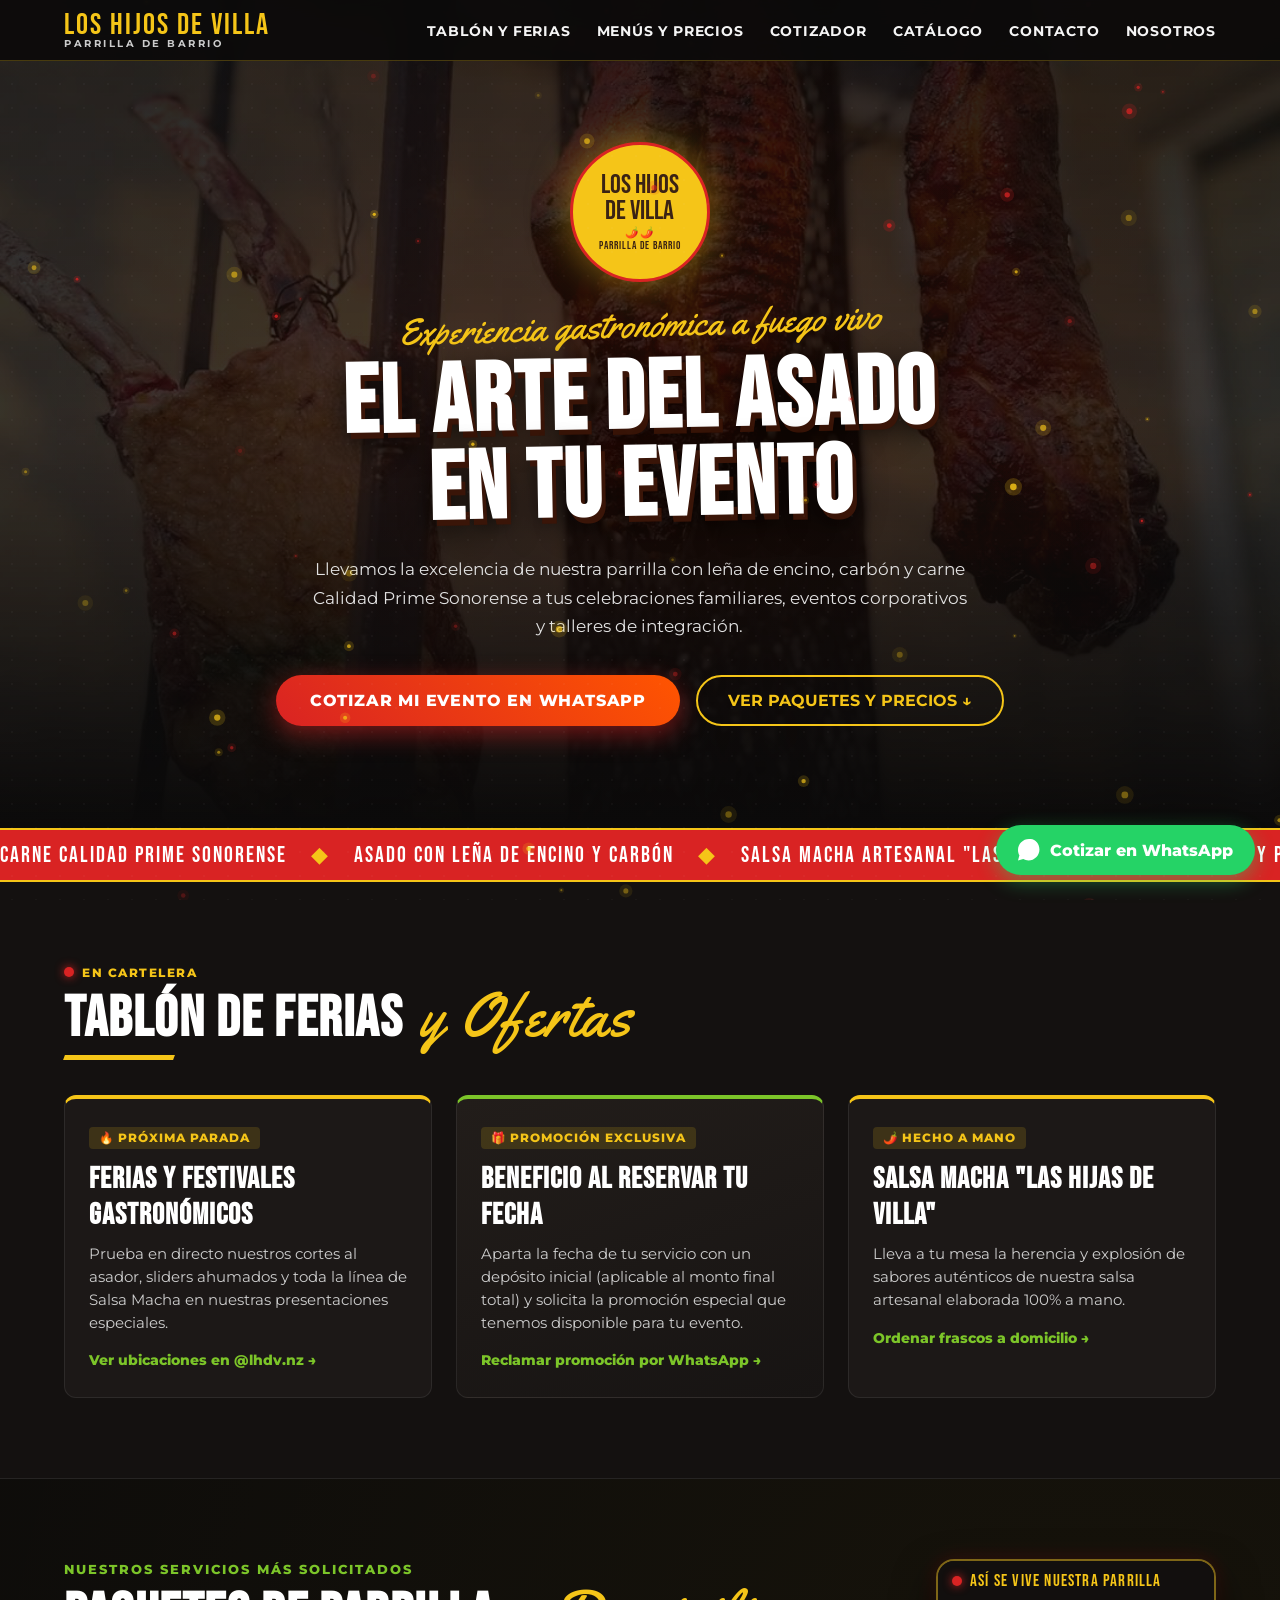
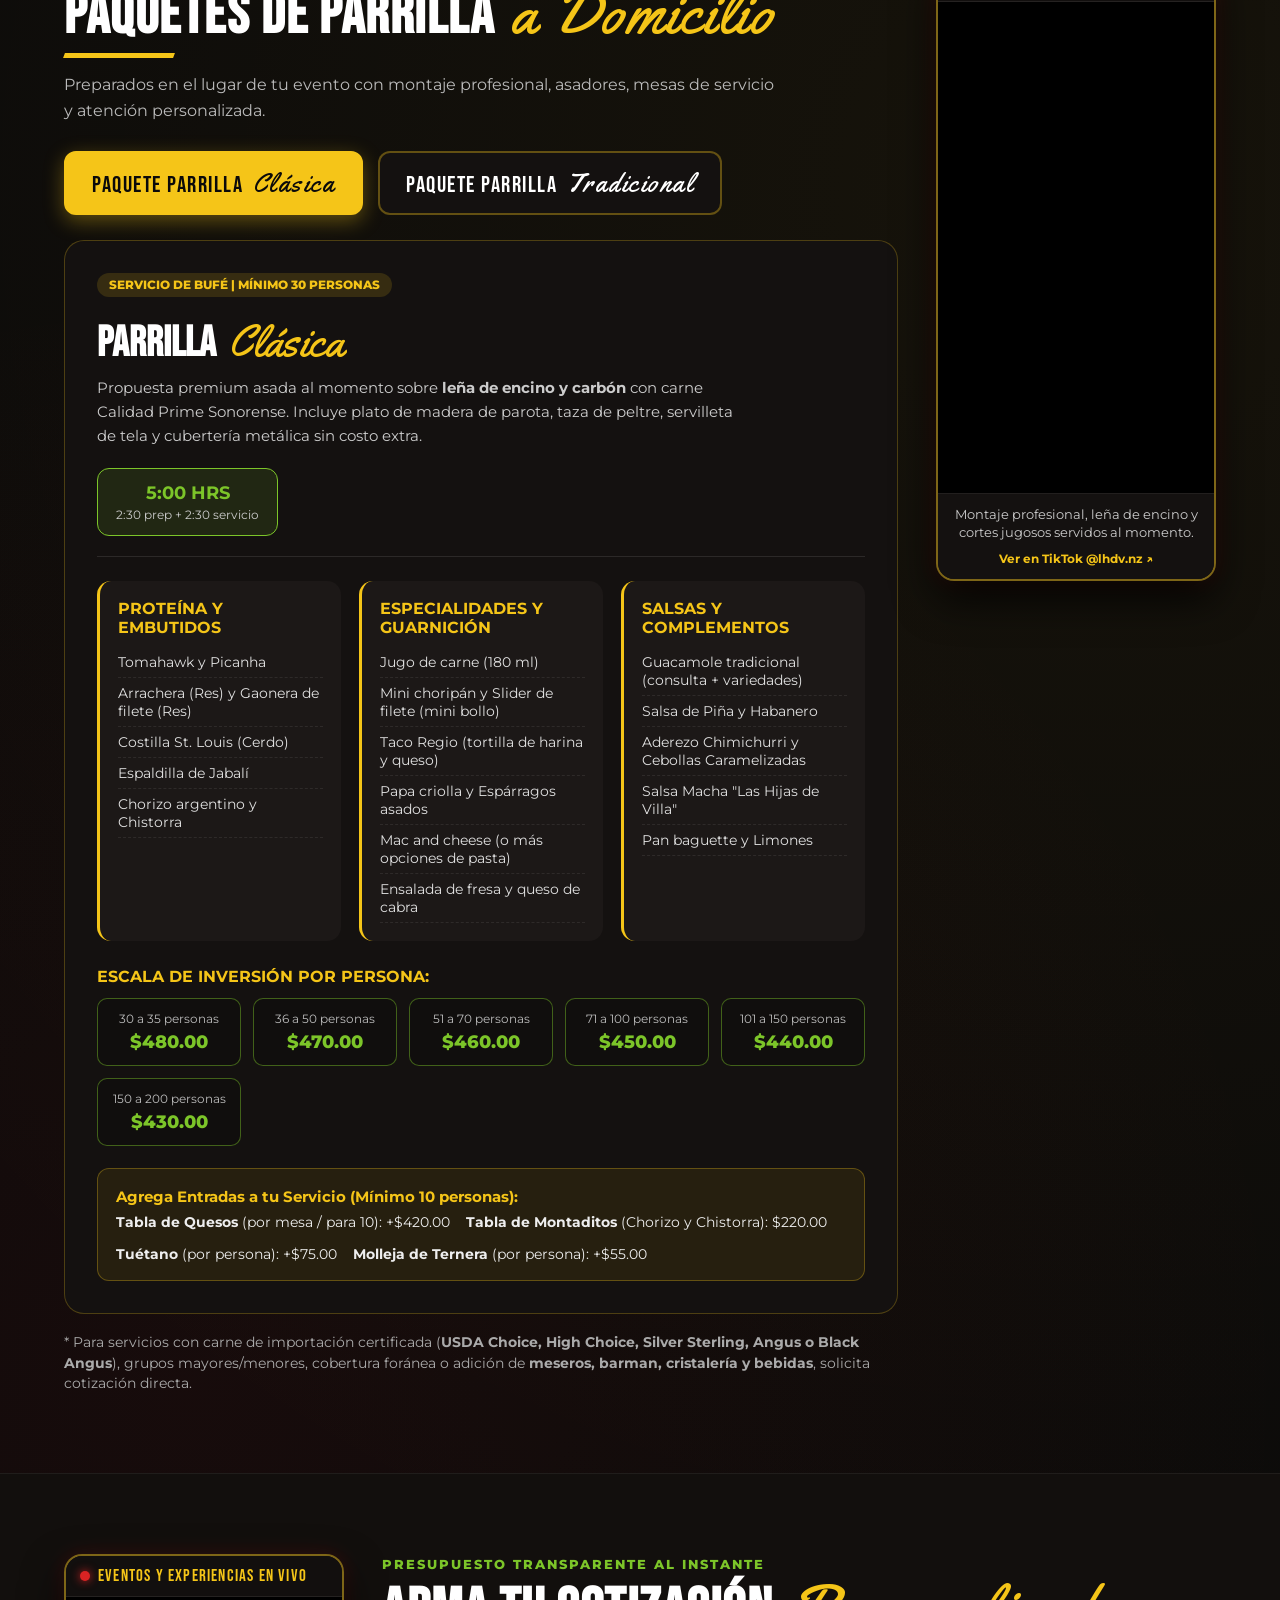
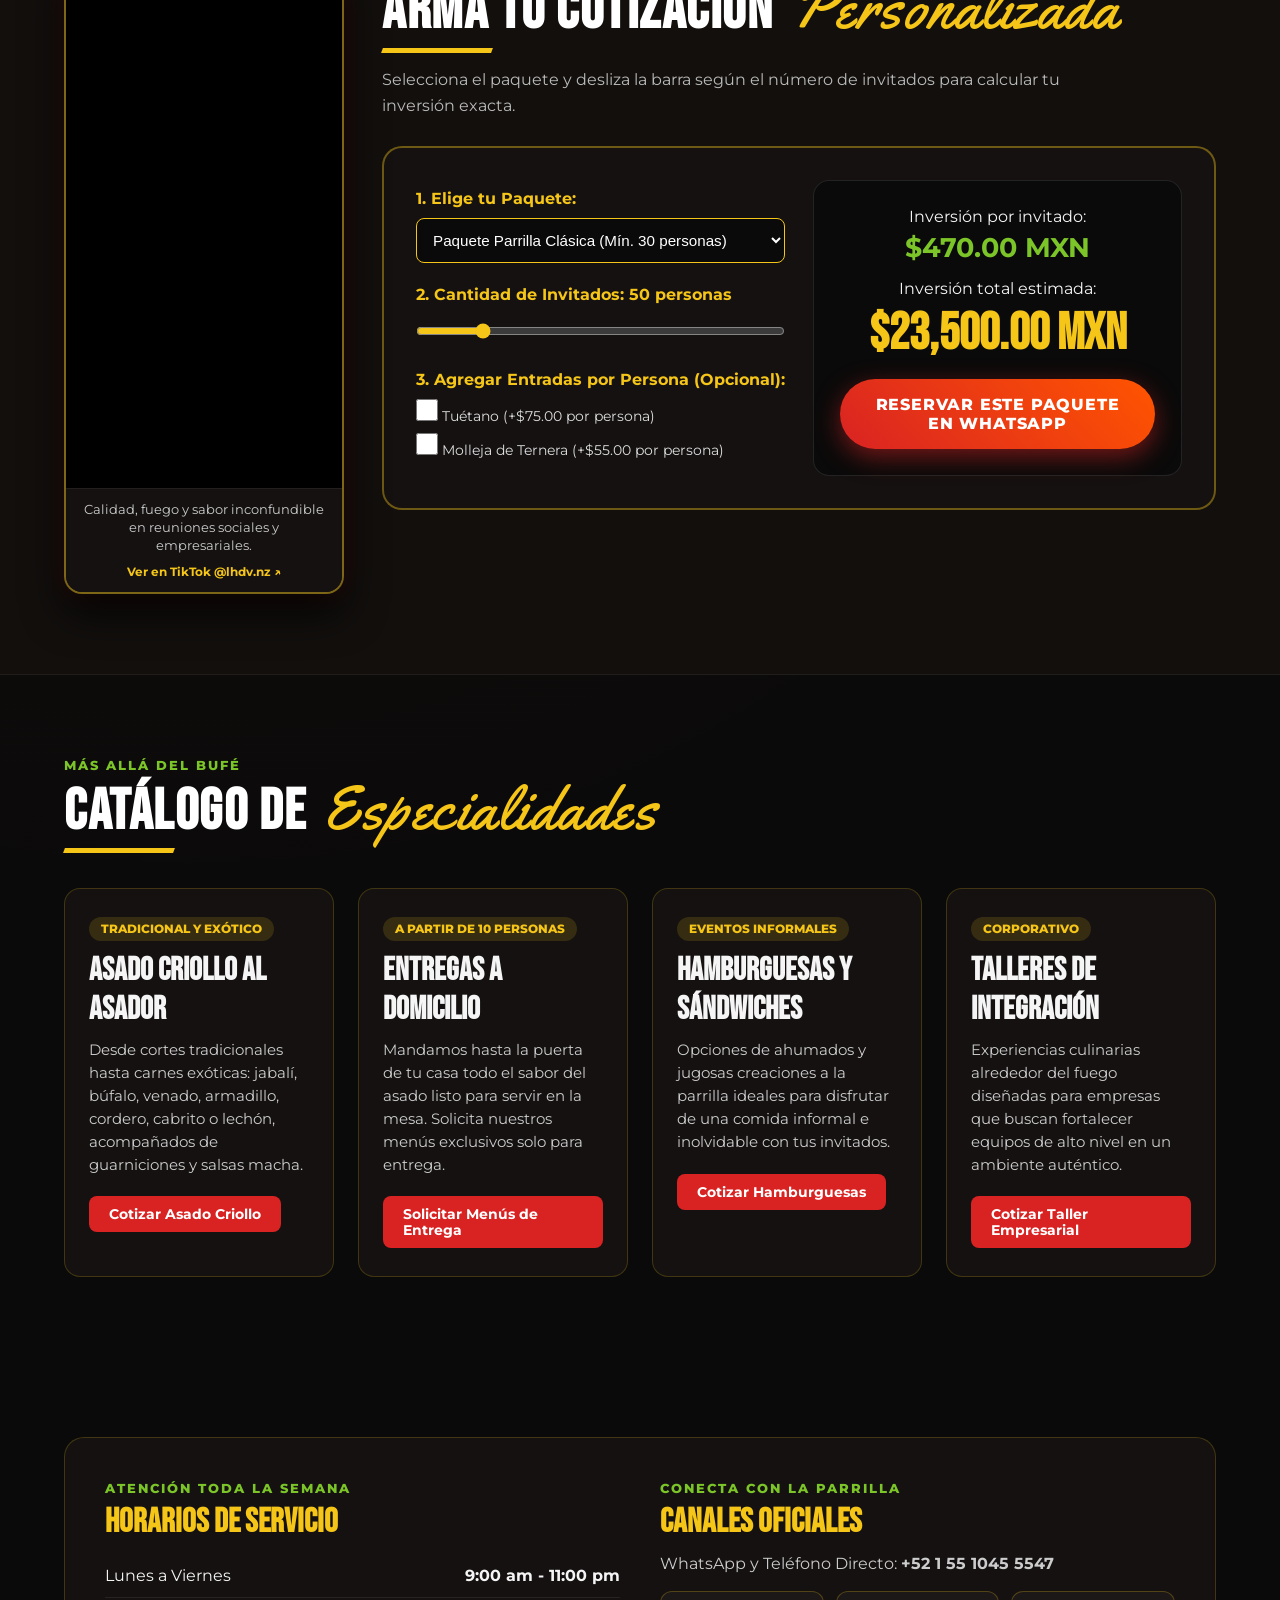
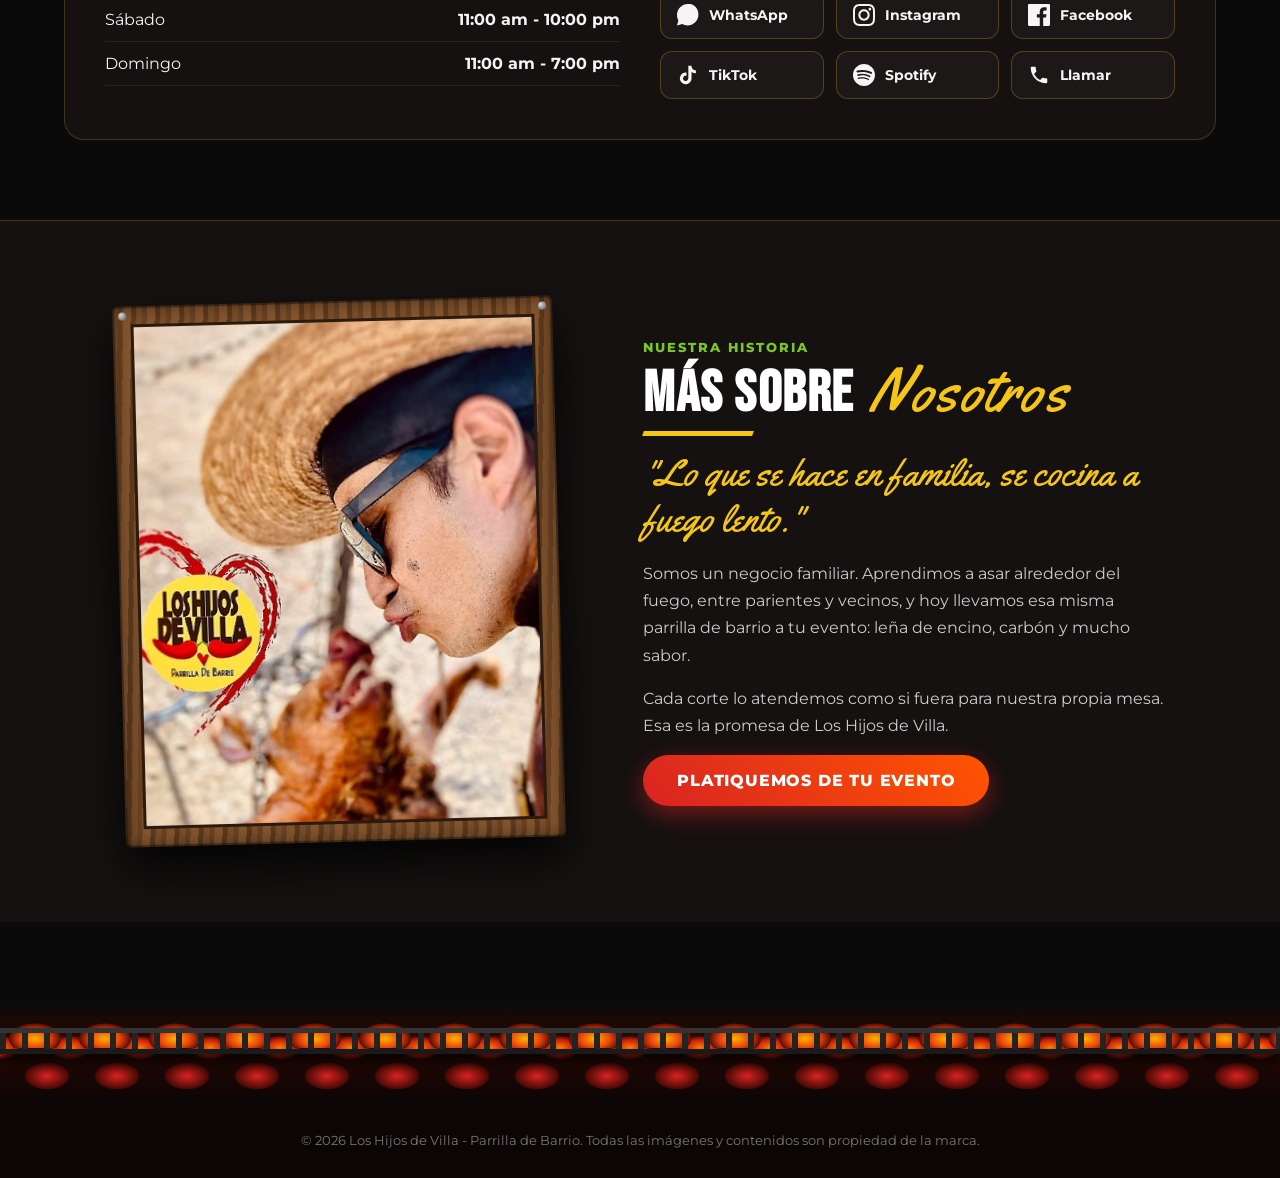
==== commit c7dd5934: "Version 3 de Prueba Actualizacion en la visualizacion de los videos y mejora para XU" ====
--- a/index.html
+++ b/index.html
@@ -19,6 +19,8 @@
 
   <!-- Textura sutil de carbón -->
   <div class="noise-overlay"></div>
+  <!-- Brasas de fuego en TODA la página -->
+  <canvas id="fireCanvas" aria-hidden="true"></canvas>
 
   <!-- Navegación -->
   <nav>
@@ -29,12 +31,14 @@
         <span class="nav-sub">PARRILLA DE BARRIO</span>
       </div>
     </a>
+    <button class="nav-toggle" aria-label="Abrir menú" aria-expanded="false">☰</button>
     <div class="nav-links">
       <a href="#tablon">Tablón y Ferias</a>
       <a href="#paquetes">Menús y Precios</a>
       <a href="#cotizador">Cotizador</a>
       <a href="#experiencias">Catálogo</a>
       <a href="#contacto">Contacto</a>
+      <a href="#nosotros">Nosotros</a>
     </div>
   </nav>
 
@@ -42,8 +46,7 @@
   <header class="hero">
     <!-- Guarda tu foto de los cortes colgados como 'fondo-asador.jpg' en la misma carpeta -->
     <div class="hero-bg-photo"></div>
-    <canvas id="fireCanvas"></canvas>
-
+    
     <div class="hero-content">
       <div class="badge-logo">
         <img src="logo.png" alt="Los Hijos de Villa" class="hero-logo-img" onerror="this.style.display='none'; this.nextElementSibling.style.display='flex';">
@@ -57,7 +60,7 @@
       <h1 class="tilted-title">EL ARTE DEL ASADO<br>EN TU EVENTO</h1>
       <p>Llevamos la excelencia de nuestra parrilla con leña de encino, carbón y carne Calidad Prime Sonorense a tus celebraciones familiares, eventos corporativos y talleres de integración.</p>
       <div class="hero-btns">
-        <a href="https://wa.me/loshijosdevilla" target="_blank" rel="noopener noreferrer" class="btn-cta">Cotizar mi Evento en WhatsApp</a>
+        <a href="https://wa.me/525510455547" target="_blank" rel="noopener noreferrer" class="btn-cta">Cotizar mi Evento en WhatsApp</a>
         <a href="#paquetes" class="btn-outline">Ver Paquetes y Precios ↓</a>
       </div>
     </div>
@@ -96,14 +99,14 @@
         <div class="pin-badge">🎁 PROMOCIÓN EXCLUSIVA</div>
         <h3>Beneficio al Reservar tu Fecha</h3>
         <p>Aparta la fecha de tu servicio con un depósito inicial (aplicable al monto final total) y solicita la promoción especial que tenemos disponible para tu evento.</p>
-        <a href="https://wa.me/5510455547?text=Hola,%20quiero%20conocer%20la%20promoción%20vigente%20para%20reservar%20mi%20evento" target="_blank" rel="noopener noreferrer" class="pin-link">Reclamar promoción por WhatsApp →</a>
+        <a href="https://wa.me/525510455547?text=Hola,%20quiero%20conocer%20la%20promoción%20vigente%20para%20reservar%20mi%20evento" target="_blank" rel="noopener noreferrer" class="pin-link">Reclamar promoción por WhatsApp →</a>
       </div>
 
       <div class="pin-card">
         <div class="pin-badge">🌶️ HECHO A MANO</div>
         <h3>Salsa Macha "Las Hijas de Villa"</h3>
         <p>Lleva a tu mesa la herencia y explosión de sabores auténticos de nuestra salsa artesanal elaborada 100% a mano.</p>
-        <a href="https://wa.me/5510455547?text=Hola,%20me%20interesa%20pedir%20Salsa%20Macha%20Las%20Hijas%20de%20Villa" target="_blank" rel="noopener noreferrer" class="pin-link">Ordenar frascos a domicilio →</a>
+        <a href="https://wa.me/525510455547?text=Hola,%20me%20interesa%20pedir%20Salsa%20Macha%20Las%20Hijas%20de%20Villa" target="_blank" rel="noopener noreferrer" class="pin-link">Ordenar frascos a domicilio →</a>
       </div>
     </div>
   </section>
@@ -269,17 +272,10 @@
             <span class="pulse-dot"></span>
             <span>ASÍ SE VIVE NUESTRA PARRILLA</span>
           </div>
-          <div class="tiktok-Wrapper">
-            <iframe
-              src="https://www.tiktok.com/player/v1/7318148079218199813?music_info=0&description=0&rel=0"
-              allow="fullscreen; autoplay; encrypted-media"
-              loading="lazy"
-              title="Preparación y Cortes Los Hijos de Villa">
-            </iframe>
-          </div>
+          <div class="tiktok-Wrapper" data-video="parrilla"></div>
           <div class="video-caption">
             <p>Montaje profesional, leña de encino y cortes jugosos servidos al momento.</p>
-            <a href="https://www.tiktok.com/@lhdv.nz/video/7318148079218199813" target="_blank" rel="noopener noreferrer">Ver en TikTok @lhdv.nz ↗</a>
+            <a id="link-parrilla" href="https://www.tiktok.com/@lhdv.nz/video/7318148079218199813" target="_blank" rel="noopener noreferrer">Ver en TikTok @lhdv.nz ↗</a>
           </div>
         </div>
       </aside>
@@ -298,17 +294,10 @@
             <span class="pulse-dot"></span>
             <span>EVENTOS Y EXPERIENCIAS EN VIVO</span>
           </div>
-          <div class="tiktok-Wrapper">
-            <iframe
-              src="https://www.tiktok.com/player/v1/7514926604406000901?music_info=0&description=0&rel=0"
-              allow="fullscreen; autoplay; encrypted-media"
-              loading="lazy"
-              title="Eventos Los Hijos de Villa">
-            </iframe>
-          </div>
+          <div class="tiktok-Wrapper" data-video="eventos"></div>
           <div class="video-caption">
             <p>Calidad, fuego y sabor inconfundible en reuniones sociales y empresariales.</p>
-            <a href="https://www.tiktok.com/@lhdv.nz/video/7514926604406000901" target="_blank" rel="noopener noreferrer">Ver en TikTok @lhdv.nz ↗</a>
+            <a id="link-eventos" href="https://www.tiktok.com/@lhdv.nz/video/7514926604406000901" target="_blank" rel="noopener noreferrer">Ver en TikTok @lhdv.nz ↗</a>
           </div>
         </div>
       </aside>
@@ -363,28 +352,28 @@
         <span class="tag-minimo">Tradicional y Exótico</span>
         <h3>Asado Criollo al Asador</h3>
         <p>Desde cortes tradicionales hasta carnes exóticas: jabalí, búfalo, venado, armadillo, cordero, cabrito o lechón, acompañados de guarniciones y salsas macha.</p>
-        <a href="https://wa.me/5510455547?text=Hola,%20me%20interesa%20cotizar%20un%20Asado%20Criollo" target="_blank" rel="noopener noreferrer" class="btn-card">Cotizar Asado Criollo</a>
+        <a href="https://wa.me/525510455547?text=Hola,%20me%20interesa%20cotizar%20un%20Asado%20Criollo" target="_blank" rel="noopener noreferrer" class="btn-card">Cotizar Asado Criollo</a>
       </div>
 
       <div class="card">
         <span class="tag-minimo">A partir de 10 personas</span>
         <h3>Entregas a Domicilio</h3>
         <p>Mandamos hasta la puerta de tu casa todo el sabor del asado listo para servir en la mesa. Solicita nuestros menús exclusivos solo para entrega.</p>
-        <a href="https://wa.me/5510455547?text=Hola,%20quiero%20los%20menús%20de%20Entrega%20a%20Domicilio" target="_blank" rel="noopener noreferrer" class="btn-card">Solicitar Menús de Entrega</a>
+        <a href="https://wa.me/525510455547?text=Hola,%20quiero%20los%20menús%20de%20Entrega%20a%20Domicilio" target="_blank" rel="noopener noreferrer" class="btn-card">Solicitar Menús de Entrega</a>
       </div>
 
       <div class="card">
         <span class="tag-minimo">Eventos Informales</span>
         <h3>Hamburguesas y Sándwiches</h3>
         <p>Opciones de ahumados y jugosas creaciones a la parrilla ideales para disfrutar de una comida informal e inolvidable con tus invitados.</p>
-        <a href="https://wa.me/5510455547?text=Hola,%20me%20interesa%20el%20menú%20de%20Hamburguesas%20y%20Sándwiches" target="_blank" rel="noopener noreferrer" class="btn-card">Cotizar Hamburguesas</a>
+        <a href="https://wa.me/525510455547?text=Hola,%20me%20interesa%20el%20menú%20de%20Hamburguesas%20y%20Sándwiches" target="_blank" rel="noopener noreferrer" class="btn-card">Cotizar Hamburguesas</a>
       </div>
 
       <div class="card">
         <span class="tag-minimo">Corporativo</span>
         <h3>Talleres de Integración</h3>
         <p>Experiencias culinarias alrededor del fuego diseñadas para empresas que buscan fortalecer equipos de alto nivel en un ambiente auténtico.</p>
-        <a href="https://wa.me/5510455547?text=Hola,%20me%20interesa%20información%20sobre%20los%20Talleres%20de%20Integración%20Empresarial" target="_blank" rel="noopener noreferrer" class="btn-card">Cotizar Taller Empresarial</a>
+        <a href="https://wa.me/525510455547?text=Hola,%20me%20interesa%20información%20sobre%20los%20Talleres%20de%20Integración%20Empresarial" target="_blank" rel="noopener noreferrer" class="btn-card">Cotizar Taller Empresarial</a>
       </div>
     </div>
   </section>
@@ -408,7 +397,7 @@
         <p style="color: #ccc; margin-bottom: 18px;">WhatsApp y Teléfono Directo: <strong>+52 1 55 1045 5547</strong></p>
 
         <div class="redes-grid">
-          <a href="https://wa.me/loshijosdevilla" target="_blank" rel="noopener noreferrer" class="red-btn social-wa">
+          <a href="https://wa.me/525510455547" target="_blank" rel="noopener noreferrer" class="red-btn social-wa">
             <svg viewBox="0 0 24 24" class="social-icon" fill="currentColor"><path d="M12.031 6.172c-3.181 0-5.767 2.586-5.768 5.766-.001 1.298.38 2.27 1.019 3.287l-.582 2.128 2.182-.573c.978.58 1.911.928 3.145.929 3.178 0 5.767-2.587 5.768-5.766.001-3.187-2.575-5.77-5.764-5.771zm3.392 8.244c-.144.405-.837.774-1.17.824-.299.045-.677.063-1.092-.069-.252-.08-.575-.187-.988-.365-1.739-.751-2.874-2.502-2.961-2.617-.087-.116-.708-.94-.708-1.793s.448-1.273.607-1.446c.159-.173.346-.217.462-.217l.332.006c.106.005.249-.04.39.298.144.347.491 1.2.534 1.287.043.087.072.188.014.304-.058.116-.087.188-.173.289l-.26.304c-.087.086-.177.18-.076.354.101.174.449.741.964 1.201.662.591 1.221.774 1.394.86s.274.072.376-.043c.101-.116.433-.506.549-.68.116-.173.231-.145.39-.087s1.011.477 1.184.564.289.13.332.202c.045.072.045.419-.1.824zm-3.423-14.416c-6.627 0-12 5.373-12 12 0 2.126.556 4.122 1.529 5.854l-1.529 5.586 5.724-1.501c1.685.918 3.619 1.441 5.676 1.441 6.627 0 12-5.373 12-12s-5.373-12-11.4-11.38z"/></svg>
             <span>WhatsApp</span>
           </a>
@@ -442,14 +431,38 @@
     </div>
   </section>
 
+  <!-- Más sobre nosotros -->
+  <section id="nosotros" class="nosotros-section">
+    <div class="nosotros-grid">
+      <div class="marco-madera">
+        <div class="foto">
+          <!-- Sube tu foto familiar como 'foto-familia.jpg' en la carpeta del proyecto -->
+          <img src="foto-familia.jpg" alt="Familia Los Hijos de Villa junto al asador" loading="lazy" onerror="this.style.display='none'; this.nextElementSibling.style.display='flex';">
+          <div class="foto-fallback">Aquí va la foto de la familia 📸<br><small>foto-familia.jpg</small></div>
+        </div>
+      </div>
+      <div class="nosotros-texto">
+        <span class="eyebrow">NUESTRA HISTORIA</span>
+        <h2 class="title-left">MÁS SOBRE <span class="cursive-inline">Nosotros</span></h2>
+        <p class="leyenda">"Lo que se hace en familia, se cocina a fuego lento."</p>
+        <p>Somos un negocio familiar. Aprendimos a asar alrededor del fuego, entre parientes y vecinos, y hoy llevamos esa misma parrilla de barrio a tu evento: leña de encino, carbón y mucho sabor.</p>
+        <p>Cada corte lo atendemos como si fuera para nuestra propia mesa. Esa es la promesa de Los Hijos de Villa.</p>
+        <a href="https://wa.me/525510455547?text=Hola,%20quiero%20cotizar%20mi%20evento" target="_blank" rel="noopener noreferrer" class="btn-cta">Platiquemos de tu evento</a>
+      </div>
+    </div>
+  </section>
+
   <!-- Botón Flotante de WhatsApp -->
-  <a href="https://wa.me/loshijosdevilla" target="_blank" rel="noopener noreferrer" class="wa-float">
+  <a href="https://wa.me/525510455547" target="_blank" rel="noopener noreferrer" class="wa-float">
     <svg viewBox="0 0 24 24" class="social-icon" fill="currentColor">
       <path d="M12.031 6.172c-3.181 0-5.767 2.586-5.768 5.766-.001 1.298.38 2.27 1.019 3.287l-.582 2.128 2.182-.573c.978.58 1.911.928 3.145.929 3.178 0 5.767-2.587 5.768-5.766.001-3.187-2.575-5.77-5.764-5.771zm3.392 8.244c-.144.405-.837.774-1.17.824-.299.045-.677.063-1.092-.069-.252-.08-.575-.187-.988-.365-1.739-.751-2.874-2.502-2.961-2.617-.087-.116-.708-.94-.708-1.793s.448-1.273.607-1.446c.159-.173.346-.217.462-.217l.332.006c.106.005.249-.04.39.298.144.347.491 1.2.534 1.287.043.087.072.188.014.304-.058.116-.087.188-.173.289l-.26.304c-.087.086-.177.18-.076.354.101.174.449.741.964 1.201.662.591 1.221.774 1.394.86s.274.072.376-.043c.101-.116.433-.506.549-.68.116-.173.231-.145.39-.087s1.011.477 1.184.564.289.13.332.202c.045.072.045.419-.1.824zm-3.423-14.416c-6.627 0-12 5.373-12 12 0 2.126.556 4.122 1.529 5.854l-1.529 5.586 5.724-1.501c1.685.918 3.619 1.441 5.676 1.441 6.627 0 12-5.373 12-12s-5.373-12-11.4-11.38z"/>
     </svg>
     <span>Cotizar en WhatsApp</span>
   </a>
 
+  <!-- Parrilla con carbón encendido -->
+  <div class="parrilla-footer" aria-hidden="true"><div class="brasas"></div><div class="rejilla"></div></div>
+
   <footer>
     <p>© 2026 Los Hijos de Villa - Parrilla de Barrio. Todas las imágenes y contenidos son propiedad de la marca.</p>
   </footer>
--- a/styles.css
+++ b/styles.css
@@ -961,4 +961,127 @@
   0% { transform: scale(1); opacity: 1; }
   50% { transform: scale(1.4); opacity: 0.5; }
   100% { transform: scale(1); opacity: 1; }
-}+}
+/* =========================================================
+   MEJORAS v2: móvil primero, fuego global, parrilla, nosotros
+   ========================================================= */
+html { scroll-padding-top: 72px; }
+#fireCanvas { position: fixed; inset: 0; width: 100%; height: 100%; z-index: 60; pointer-events: none; }
+.tiktok-Wrapper video { width: 100%; height: 100%; object-fit: cover; display: block; background: #000; }
+
+.calc-controls input[type="range"] { height: 34px; accent-color: var(--amarillo); }
+.check-item { display: flex; align-items: center; gap: 10px; }
+.check-item input { width: 22px; height: 22px; accent-color: var(--amarillo); flex-shrink: 0; }
+
+.nav-toggle {
+  display: none; background: none; border: 2px solid var(--amarillo); color: var(--amarillo);
+  width: 46px; height: 46px; border-radius: 10px; font-size: 1.5rem; cursor: pointer;
+}
+
+.nosotros-section { background: var(--madera-oscura); border-top: 1px solid rgba(245, 197, 24, 0.2); }
+.nosotros-grid {
+  display: grid; grid-template-columns: minmax(0, 1fr) minmax(0, 1.1fr);
+  gap: 56px; align-items: center; max-width: 1100px; margin: 0 auto;
+}
+.marco-madera {
+  position: relative; padding: 18px; border-radius: 6px; transform: rotate(-1.5deg);
+  max-width: 440px; width: 100%; justify-self: center;
+  background: repeating-linear-gradient(92deg, #7a4e2a 0 6px, #6a4222 6px 11px, #85562f 11px 19px, #5c3a1d 19px 24px);
+  box-shadow: 0 22px 45px rgba(0, 0, 0, 0.85), inset 0 0 0 2px rgba(0, 0, 0, 0.35), inset 0 0 18px rgba(0, 0, 0, 0.5);
+}
+.marco-madera::before, .marco-madera::after {
+  content: ""; position: absolute; top: 6px; width: 8px; height: 8px; border-radius: 50%;
+  background: radial-gradient(circle at 30% 30%, #ddd, #555);
+}
+.marco-madera::before { left: 6px; }
+.marco-madera::after { right: 6px; }
+.marco-madera .foto {
+  aspect-ratio: 4 / 5; background: #1a1411; overflow: hidden;
+  border: 3px solid #2b1a0d; box-shadow: inset 0 0 25px rgba(0, 0, 0, 0.8);
+}
+.marco-madera img { width: 100%; height: 100%; object-fit: cover; display: block; }
+.foto-fallback {
+  display: none; width: 100%; height: 100%; flex-direction: column; align-items: center;
+  justify-content: center; text-align: center; color: #bbb; padding: 20px; line-height: 1.6;
+}
+.nosotros-texto p { color: #ccc; line-height: 1.7; margin-bottom: 16px; max-width: 520px; }
+.nosotros-texto .leyenda {
+  font-family: 'Yellowtail', cursive; font-size: clamp(1.7rem, 4vw, 2.3rem);
+  color: var(--amarillo); line-height: 1.25; margin: 6px 0 18px;
+}
+
+.parrilla-footer { position: relative; height: 150px; overflow: hidden; margin-top: 30px; }
+.brasas {
+  position: absolute; left: 0; right: 0; bottom: 0; height: 100px;
+  background:
+    radial-gradient(ellipse 34px 20px at 50% 80%, #ffb300 0%, #e8430c 45%, #5a0f05 75%, transparent 78%) 0 0 / 70px 46px repeat-x,
+    radial-gradient(ellipse 28px 16px at 50% 60%, #ff7a00 0%, #c41e0a 50%, transparent 76%) 35px 18px / 70px 46px repeat-x,
+    radial-gradient(ellipse 30px 18px at 50% 50%, #d92323 0%, #4a0a04 70%, transparent 76%) 12px 48px / 70px 52px repeat-x,
+    linear-gradient(180deg, transparent, #2a0a04 40%, #0b0505);
+  animation: brasasGlow 2.2s ease-in-out infinite alternate;
+}
+.rejilla {
+  position: absolute; left: 0; right: 0; bottom: 48px; height: 26px;
+  background: repeating-linear-gradient(90deg, #232323 0 6px, transparent 6px 22px);
+  border-top: 5px solid #333; border-bottom: 5px solid #1a1a1a; box-shadow: 0 8px 12px rgba(0, 0, 0, 0.7);
+}
+@keyframes brasasGlow {
+  from { filter: brightness(0.85) drop-shadow(0 -8px 18px rgba(255, 90, 0, 0.4)); }
+  to   { filter: brightness(1.25) drop-shadow(0 -14px 30px rgba(255, 120, 0, 0.75)); }
+}
+footer { background: #0b0505; }
+
+@media (prefers-reduced-motion: reduce) {
+  .brasas, .pulse-dot, .marquee-track { animation: none; }
+}
+
+@media (max-width: 1000px) {
+  .nav-toggle { display: block; }
+  .nav-links {
+    display: none; position: absolute; top: 100%; left: 0; right: 0; flex-direction: column;
+    background: rgba(11, 10, 10, 0.97); border-bottom: 2px solid var(--amarillo); padding: 8px 5% 16px;
+  }
+  .nav-links.open { display: flex; }
+  .nav-links a { margin: 0; padding: 14px 0; font-size: 1rem; border-bottom: 1px solid rgba(255, 255, 255, 0.08); }
+  .nosotros-grid { grid-template-columns: 1fr; gap: 36px; }
+}
+
+@media (max-width: 700px) {
+  section { padding: 56px 5%; }
+  .logo-nav { font-size: 1.3rem; gap: 8px; }
+  .nav-logo-img { width: 40px; height: 40px; }
+  .nav-sub { font-size: 0.5rem; letter-spacing: 1.5px; }
+
+  .hero { min-height: auto; padding: 100px 18px 56px; }
+  .badge-logo { width: 110px; height: 110px; }
+  .hero h1 { font-size: 2.7rem; }
+  .hero p { font-size: 0.98rem; margin: 16px auto 26px; }
+  .hero-btns { flex-direction: column; gap: 12px; }
+  .hero-btns .btn-cta, .hero-btns .btn-outline { width: 100%; text-align: center; padding: 15px 20px; }
+  .marquee-track { font-size: 1.05rem; }
+
+  .tabs-paquetes { gap: 10px; }
+  .tab-btn { flex: 1 1 100%; font-size: 1.2rem; padding: 12px; text-align: center; }
+  .paquete-panel { padding: 20px 16px; border-radius: 16px; }
+  .paquete-intro h3 { font-size: 2.1rem; }
+  .servicio-badge { width: 100%; }
+  .menu-columns { grid-template-columns: 1fr; }
+  .precios-grid { grid-template-columns: repeat(2, 1fr); }
+  .extras-items { flex-direction: column; gap: 10px; }
+
+  .calculadora-card { padding: 20px 16px; gap: 22px; }
+  .calc-resultado { padding: 20px 14px; }
+  .calc-resultado h2 { font-size: 2.6rem; }
+
+  .split-layout-left-video .video-sidebar { order: 2; }
+  .video-sidebar { width: 100%; max-width: 300px; }
+
+  .info-container { padding: 22px 16px; gap: 30px; }
+  .redes-grid { grid-template-columns: repeat(2, 1fr); }
+  .horario-lista li { flex-direction: column; gap: 2px; }
+
+  .wa-float { bottom: 16px; right: 16px; width: 58px; height: 58px; padding: 0; justify-content: center; }
+  .wa-float span { display: none; }
+  .wa-float .social-icon { width: 30px; height: 30px; }
+  .parrilla-footer { height: 120px; }
+}
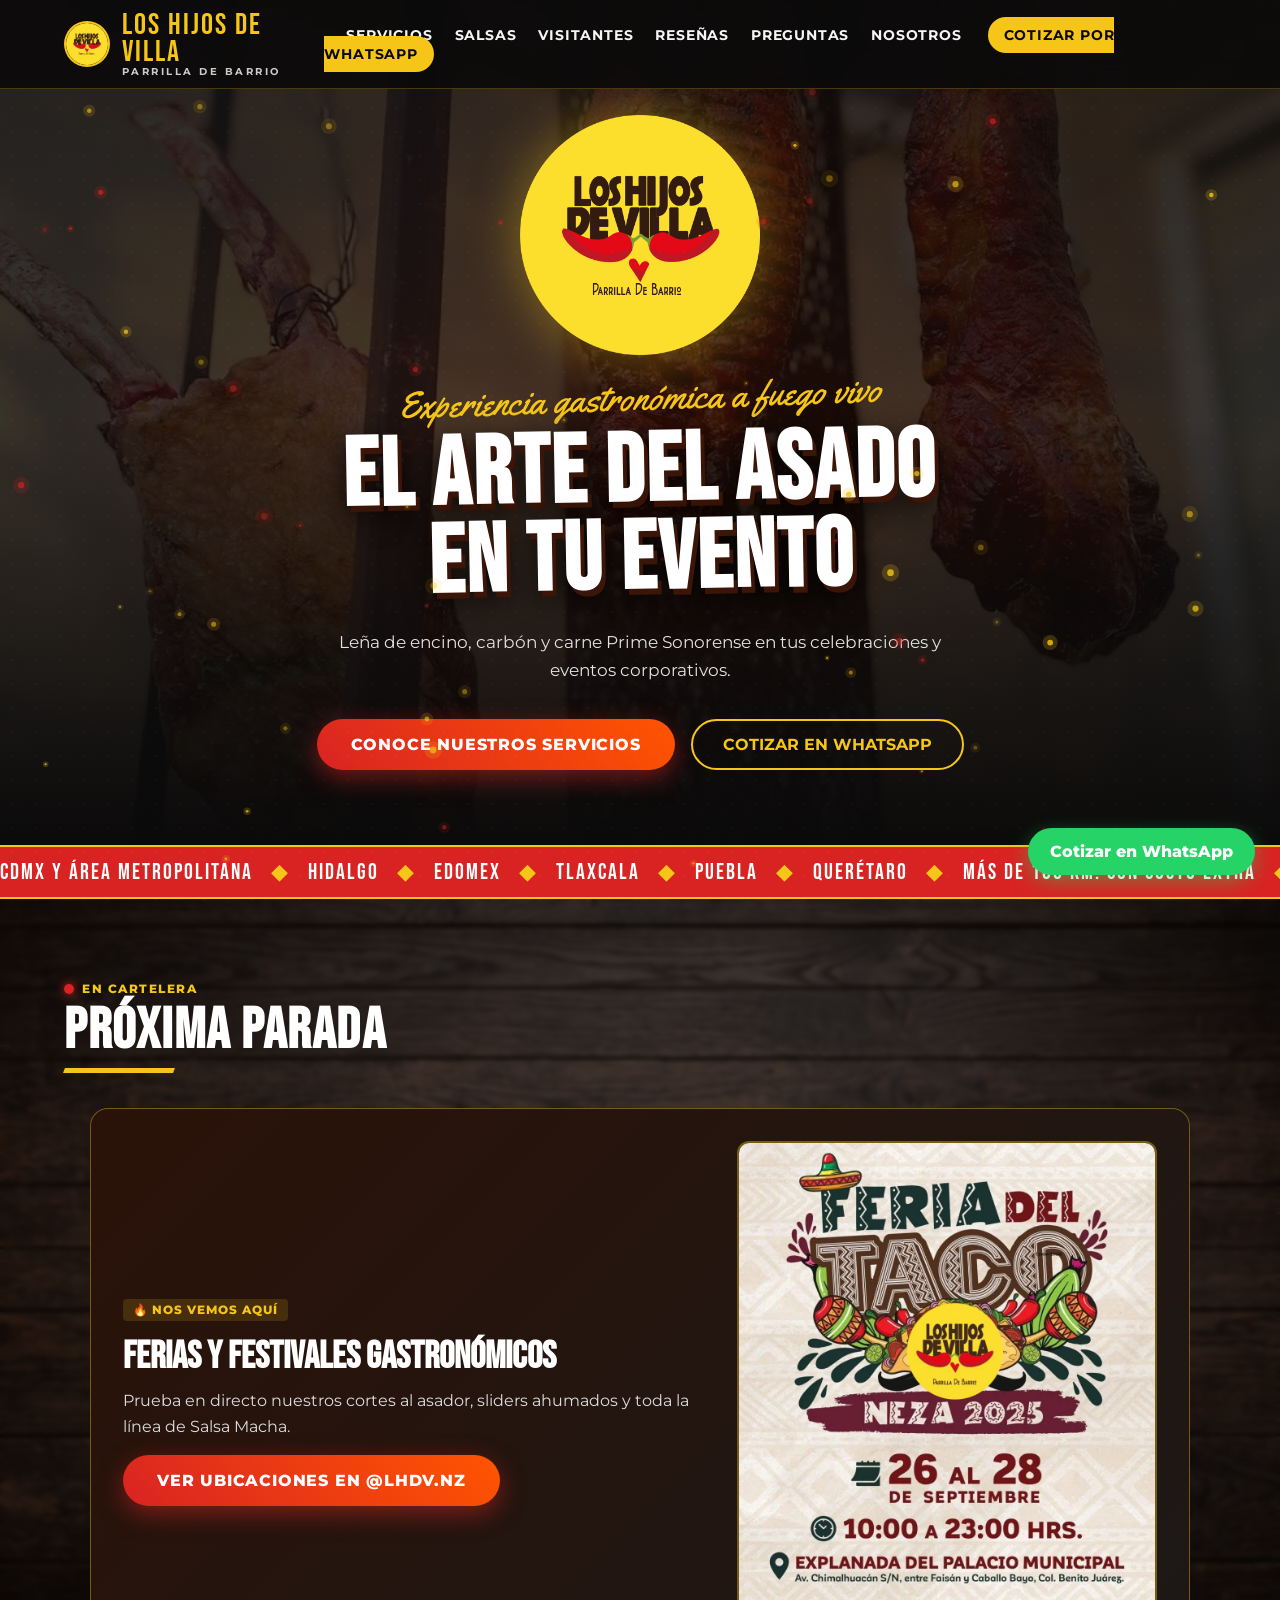
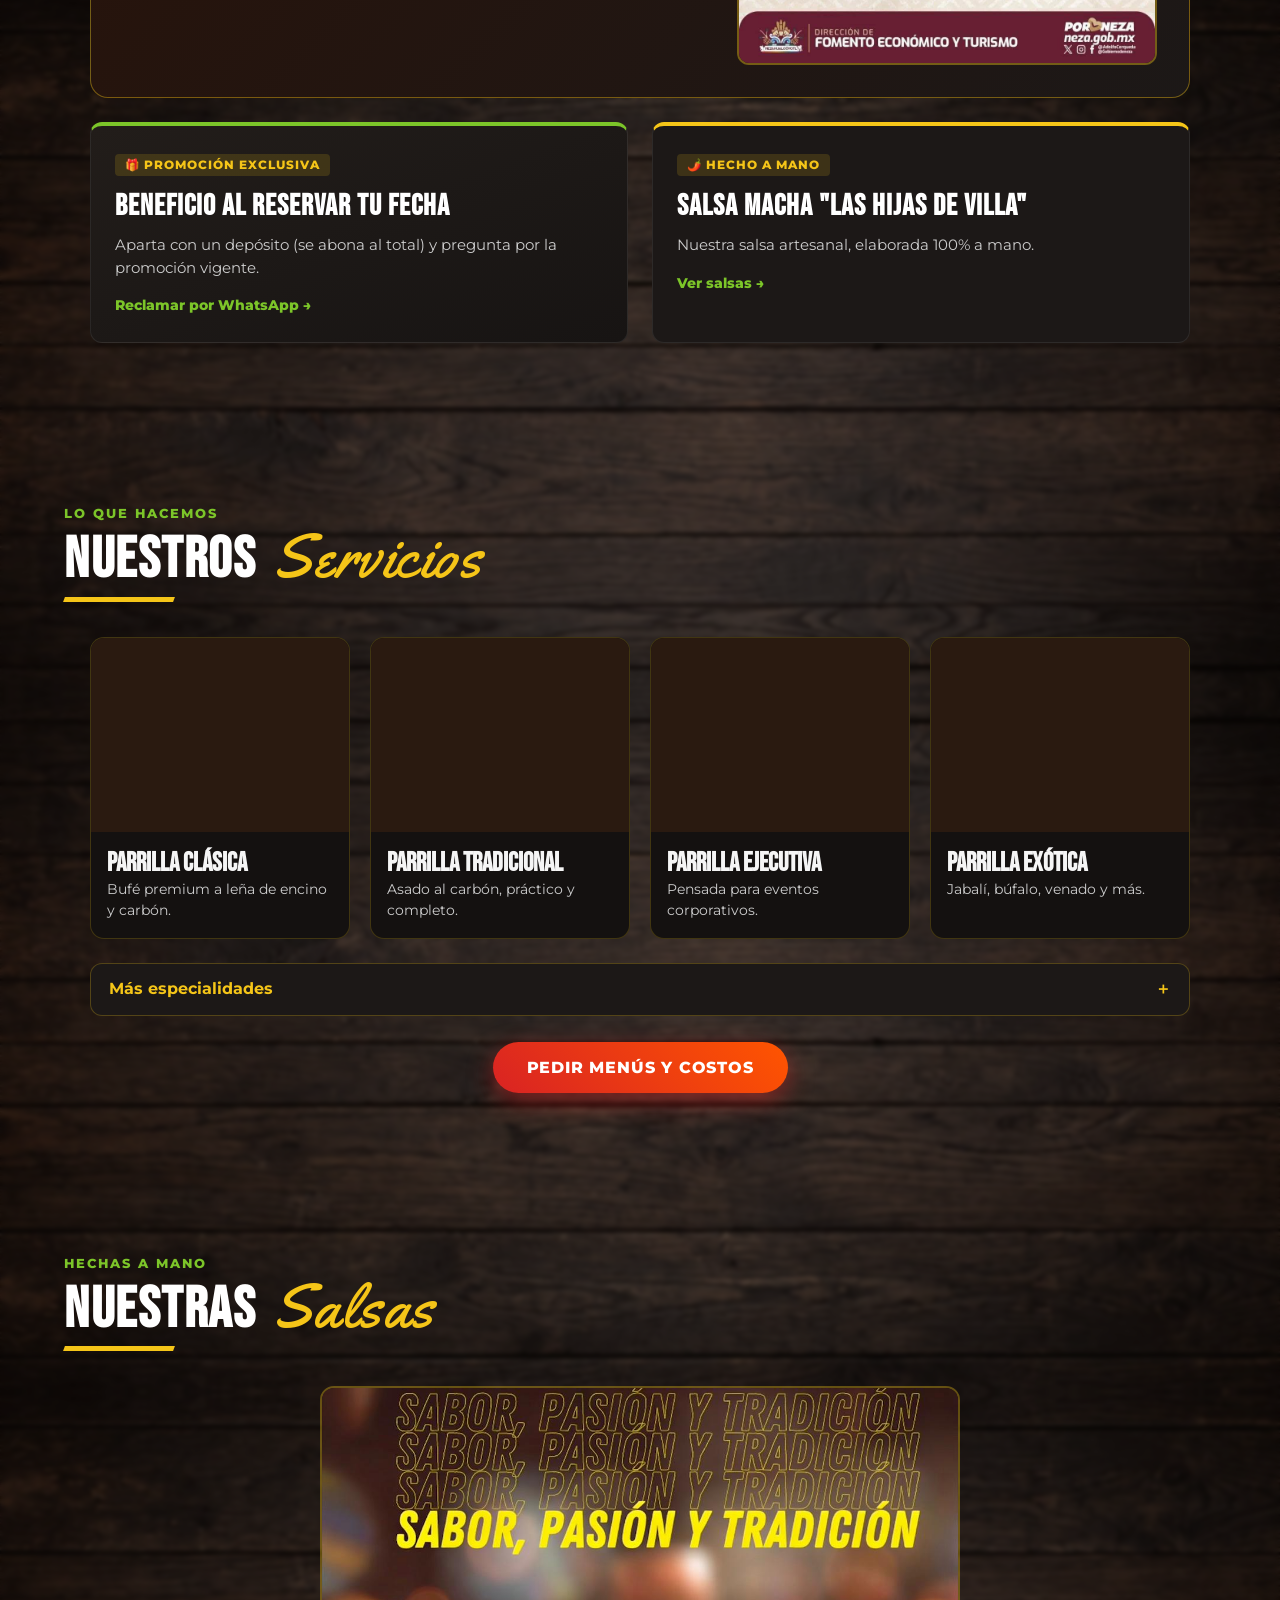
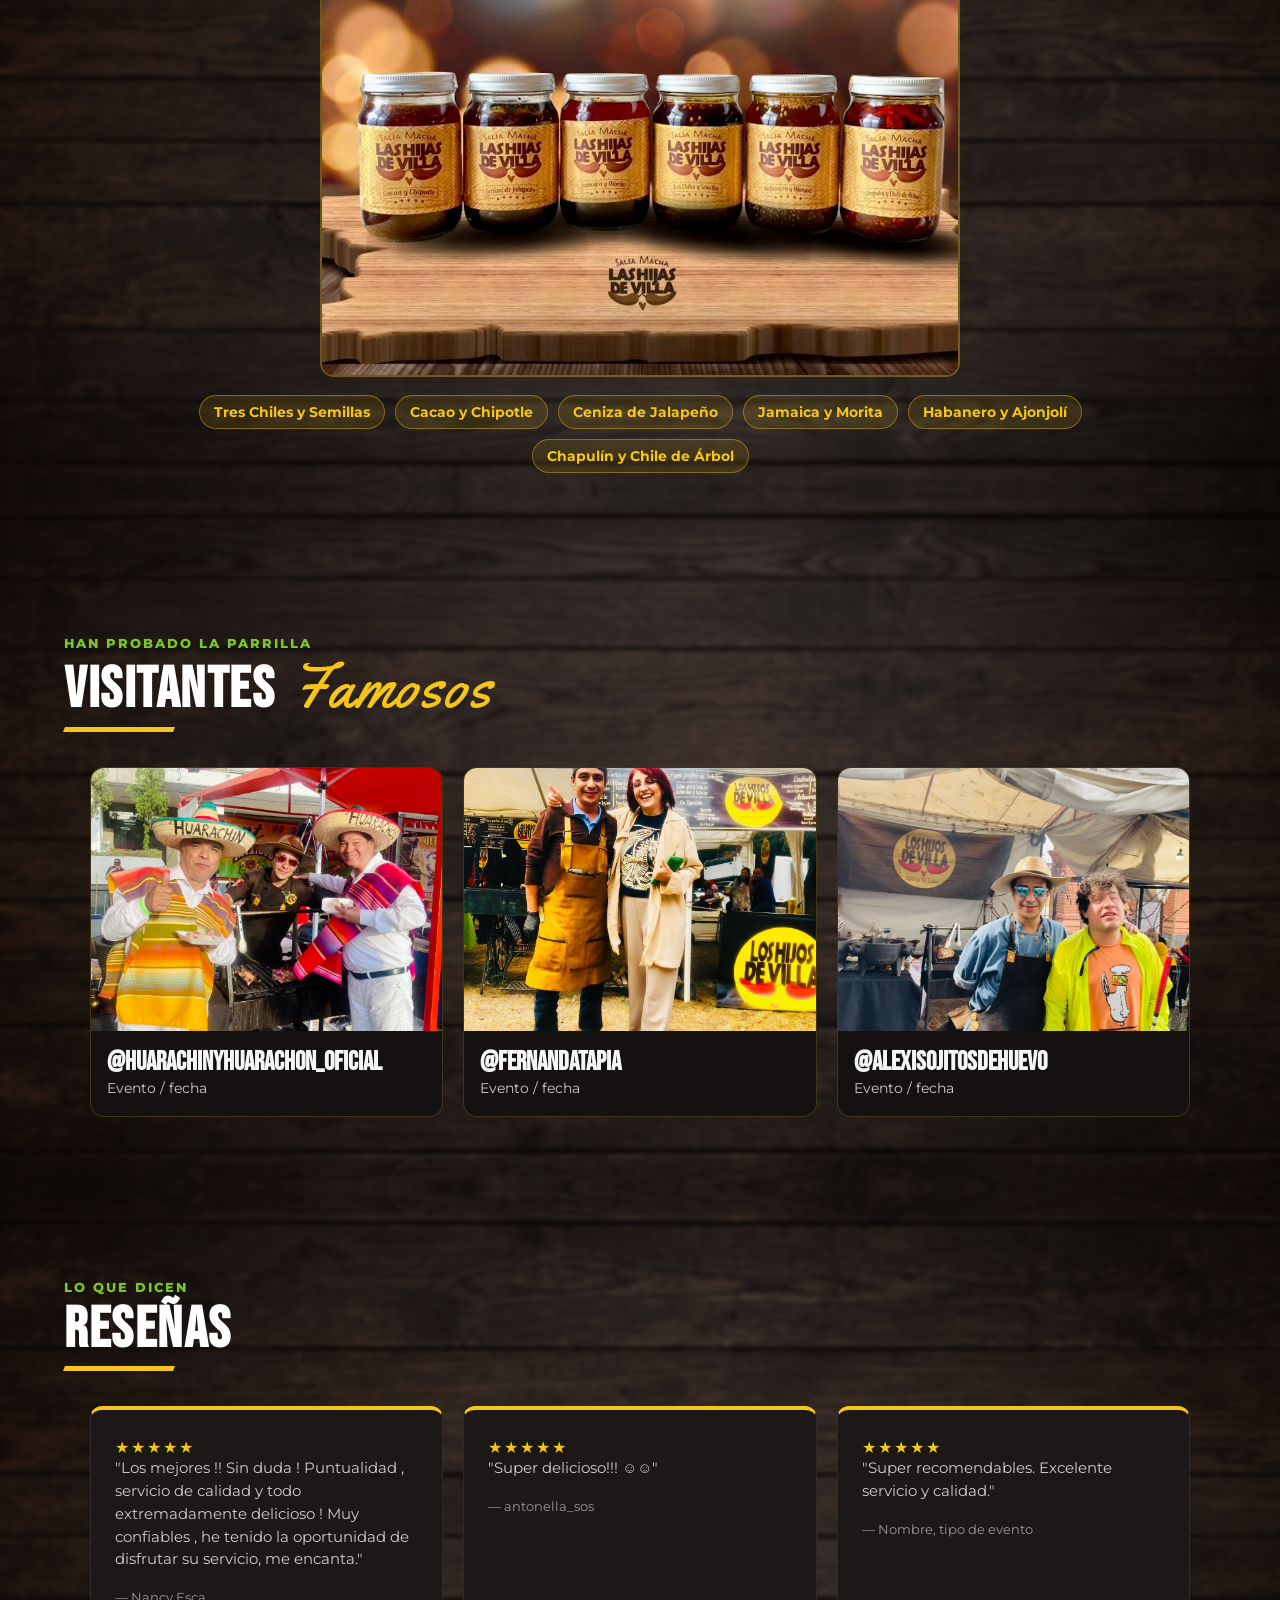
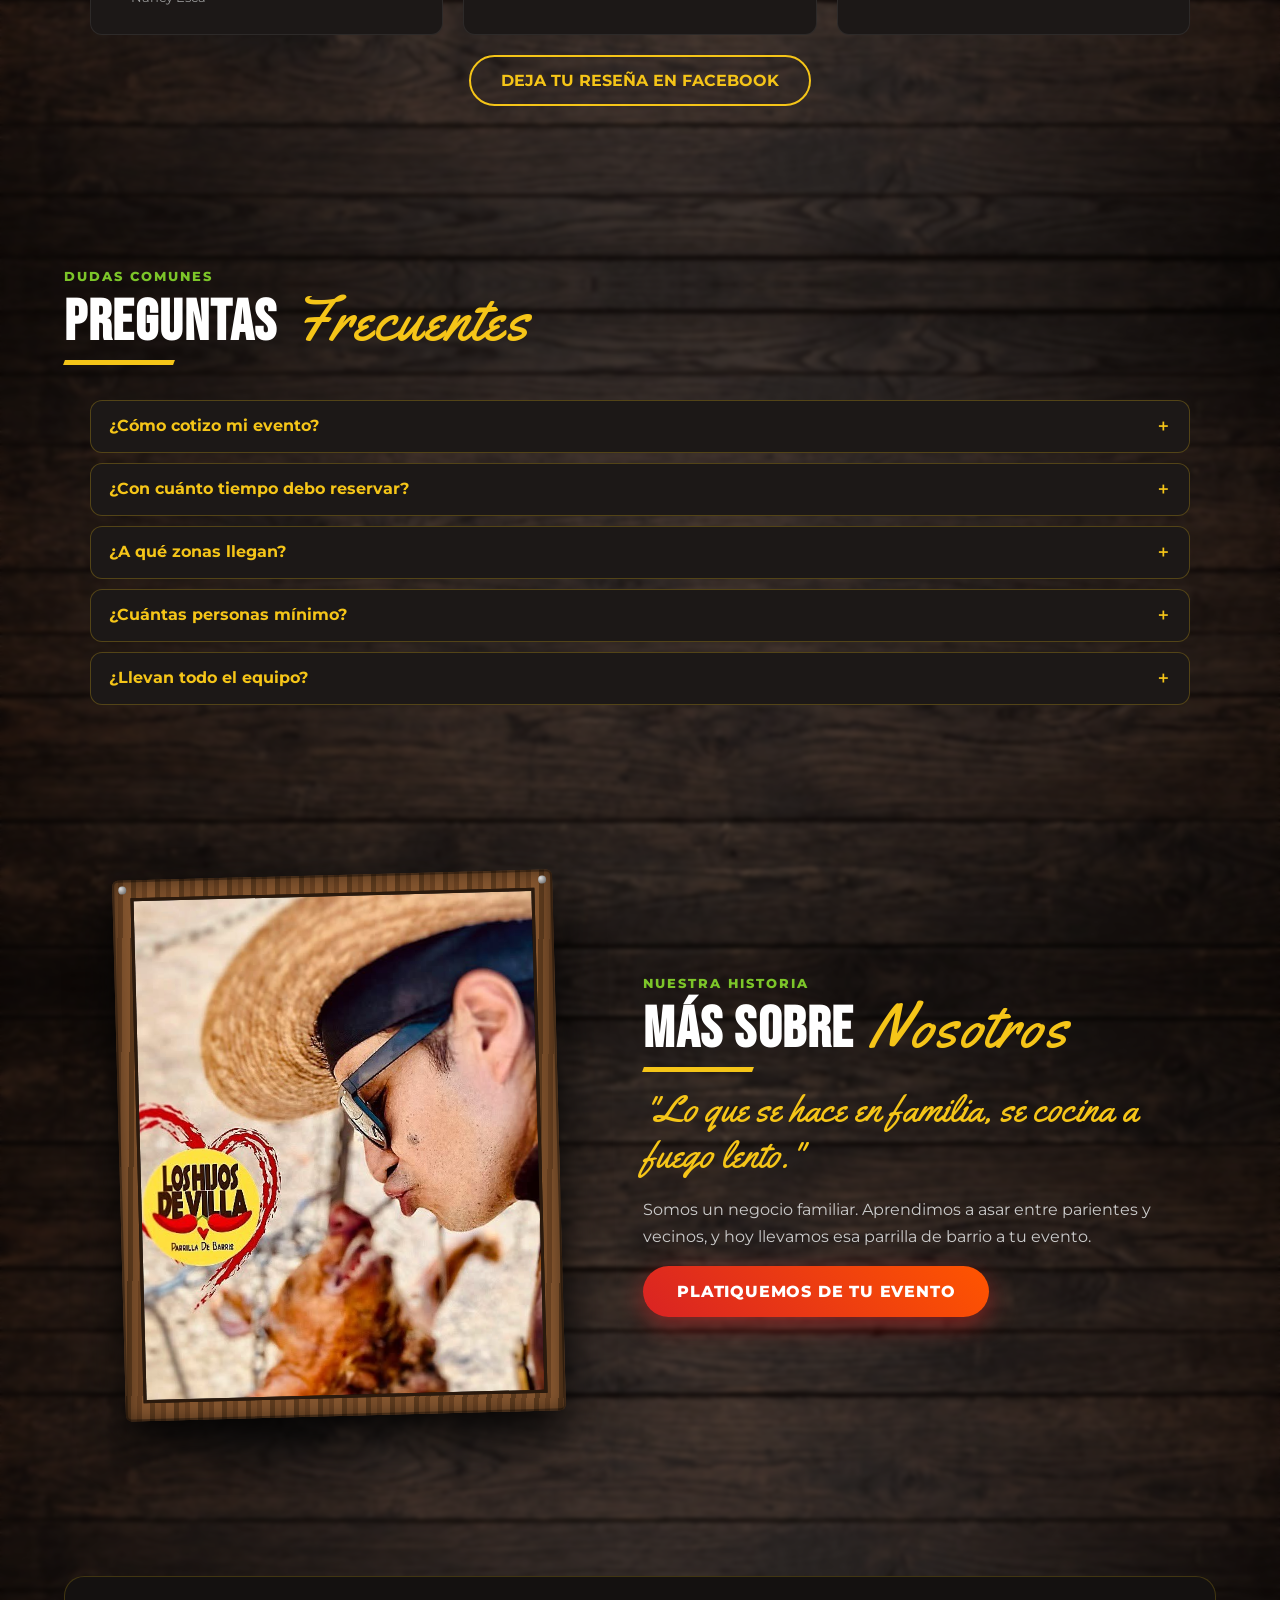
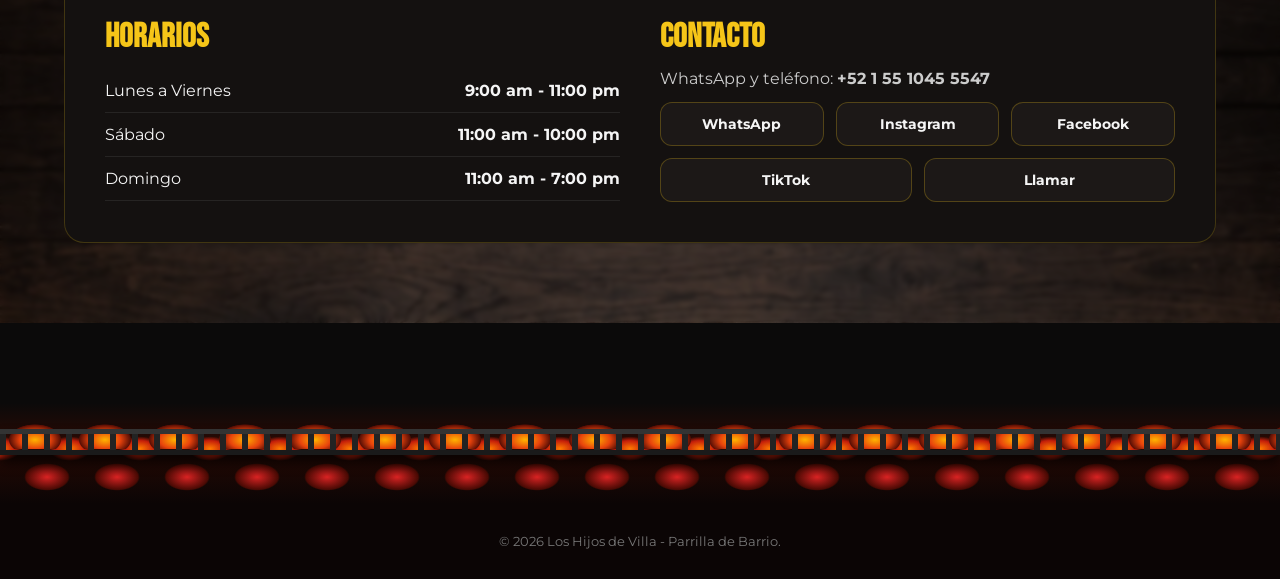
==== commit 3adbf53d: "Version 4 de Pruebas Apartados que se mejoraron: -Reseñas -Vistantes Famosos (fotos) -Paquetes, se a" ====
--- a/index.html
+++ b/index.html
@@ -1,472 +1,135 @@
 <!DOCTYPE html>
-<html lang="es">
-<head>
-  <meta charset="UTF-8">
-  <meta name="viewport" content="width=device-width, initial-scale=1.0">
-  <title>Los Hijos de Villa | Parrilla de Barrio</title>
+<html lang="es"><head>
+<meta charset="UTF-8"><meta name="viewport" content="width=device-width,initial-scale=1">
+<title>Los Hijos de Villa | Parrilla de Barrio</title>
+<link rel="icon" type="image/png" href="Imagenes/Logo/logo.png">
+<link href="https://fonts.googleapis.com/css2?family=Bebas+Neue&family=Montserrat:wght@400;600;700;800&family=Yellowtail&display=swap" rel="stylesheet">
+<link rel="stylesheet" href="styles.css"><link rel="stylesheet" href="extra.css">
+</head><body>
+<div class="noise-overlay"></div><canvas id="fireCanvas" aria-hidden="true"></canvas>
+<nav>
+ <a href="#" class="logo-nav"><img src="Imagenes/Logo/logo.png" alt="Logo" class="nav-logo-img" onerror="this.style.display='none'"><div>LOS HIJOS DE VILLA<span class="nav-sub">PARRILLA DE BARRIO</span></div></a>
+ <button class="nav-toggle" aria-expanded="false" aria-label="Abrir menú">☰ MENÚ</button>
+ <div class="nav-links">
+  <a href="#servicios">Servicios</a><a href="#salsas">Salsas</a><a href="#visitantes">Visitantes</a><a href="#resenas">Reseñas</a><a href="#faq">Preguntas</a><a href="#nosotros">Nosotros</a>
+  <a class="cta-nav" href="https://wa.me/525510455547?text=Hola,%20quiero%20cotizar%20mi%20evento" target="_blank" rel="noopener">Cotizar por WhatsApp</a>
+ </div>
+</nav>
 
-  <!-- FAVICON CON EL LOGO OFICIAL -->
-  <!-- Toma automáticamente tu archivo logo.png; si aún no lo subes, usa el icono circular amarillo/rojo integrado -->
-  <link rel="icon" type="image/png" href="logo.png">
-  <link rel="apple-touch-icon" href="logo.png">
-  <link rel="alternate icon" type="image/svg+xml" href="data:image/svg+xml,<svg xmlns='http://www.w3.org/2000/svg' viewBox='0 0 100 100'><circle cx='50' cy='50' r='47' fill='%23F5C518' stroke='%23D92323' stroke-width='6'/><text x='50%' y='46%' text-anchor='middle' fill='%233A2314' font-family='Impact, sans-serif' font-size='26'>LHDV</text><path d='M22 65 Q38 80 50 64 Q62 80 78 65 Q62 55 50 62 Q38 55 22 65 Z' fill='%23D92323'/></svg>">
+<header class="hero">
+ <div class="hero-bg-photo"></div>
+ <div class="hero-content">
+  <div class="badge-logo"><img src="Imagenes/Logo/logo.png" alt="Los Hijos de Villa" class="hero-logo-img"></div>
+  <span class="cursive-accent">Experiencia gastronómica a fuego vivo</span>
+  <h1 class="tilted-title">EL ARTE DEL ASADO<br>EN TU EVENTO</h1>
+  <p class="corto">Leña de encino, carbón y carne Prime Sonorense en tus celebraciones y eventos corporativos.</p>
+  <div class="hero-btns">
+   <a href="#servicios" class="btn-cta">Conoce nuestros servicios</a>
+   <a href="https://wa.me/525510455547?text=Hola,%20quiero%20cotizar%20mi%20evento" target="_blank" rel="noopener" class="btn-outline">Cotizar en WhatsApp</a>
+  </div>
+ </div>
+</header>
 
-  <!-- Tipografías: Bebas Neue, Yellowtail (cursiva de tus flyers) y Montserrat -->
-  <link href="https://fonts.googleapis.com/css2?family=Bebas+Neue&family=Montserrat:wght@400;600;700;800&family=Yellowtail&display=swap" rel="stylesheet">
-  <link rel="stylesheet" href="styles.css">
-</head>
-<body>
+<div class="marquee-bar"><div class="marquee-track">
+ <span>CDMX Y ÁREA METROPOLITANA</span><span class="sep">◆</span><span>HIDALGO</span><span class="sep">◆</span><span>EDOMEX</span><span class="sep">◆</span><span>TLAXCALA</span><span class="sep">◆</span><span>PUEBLA</span><span class="sep">◆</span><span>QUERÉTARO</span><span class="sep">◆</span><span>MÁS DE 100 KM: CON COSTO EXTRA</span><span class="sep">◆</span>
+ <span>CDMX Y ÁREA METROPOLITANA</span><span class="sep">◆</span><span>HIDALGO</span><span class="sep">◆</span><span>EDOMEX</span><span class="sep">◆</span><span>TLAXCALA</span><span class="sep">◆</span><span>PUEBLA</span><span class="sep">◆</span><span>QUERÉTARO</span><span class="sep">◆</span><span>MÁS DE 100 KM: CON COSTO EXTRA</span><span class="sep">◆</span>
+</div></div>
 
-  <!-- Textura sutil de carbón -->
-  <div class="noise-overlay"></div>
-  <!-- Brasas de fuego en TODA la página -->
-  <canvas id="fireCanvas" aria-hidden="true"></canvas>
+<main class="fondo-madera">
+<section id="tablon">
+ <div class="section-header-left"><div class="live-indicator"><span class="pulse-dot"></span> EN CARTELERA</div>
+ <h2 class="title-with-brush">PRÓXIMA PARADA</h2></div>
+ <div class="parada">
+  <div><div class="pin-badge">🔥 NOS VEMOS AQUÍ</div><h3>Ferias y Festivales Gastronómicos</h3>
+  <p>Prueba en directo nuestros cortes al asador, sliders ahumados y toda la línea de Salsa Macha.</p>
+  <a href="https://www.instagram.com/lhdv.nz/" target="_blank" rel="noopener" class="btn-cta">Ver ubicaciones en @lhdv.nz</a></div>
+  <img class="flyer" src="Imagenes/Anuncios/proxima-parada.jpg" alt="Próximo evento" onerror="this.closest('.parada').classList.add('sin-foto');this.remove()">
+ </div>
+ <div class="dos-col">
+  <div class="pin-card featured-pin"><div class="pin-badge">🎁 PROMOCIÓN EXCLUSIVA</div><h3>Beneficio al reservar tu fecha</h3>
+   <p>Aparta con un depósito (se abona al total) y pregunta por la promoción vigente.</p>
+   <a class="pin-link" href="https://wa.me/525510455547?text=Hola,%20quiero%20conocer%20la%20promoción%20vigente" target="_blank" rel="noopener">Reclamar por WhatsApp →</a></div>
+  <div class="pin-card"><div class="pin-badge">🌶️ HECHO A MANO</div><h3>Salsa Macha "Las Hijas de Villa"</h3>
+   <p>Nuestra salsa artesanal, elaborada 100% a mano.</p><a class="pin-link" href="#salsas">Ver salsas →</a></div>
+ </div>
+</section>
 
-  <!-- Navegación -->
-  <nav>
-    <a href="#" class="logo-nav">
-      <img src="logo.png" alt="Logo Los Hijos de Villa" class="nav-logo-img" onerror="this.style.display='none'">
-      <div>
-        LOS HIJOS DE VILLA
-        <span class="nav-sub">PARRILLA DE BARRIO</span>
-      </div>
-    </a>
-    <button class="nav-toggle" aria-label="Abrir menú" aria-expanded="false">☰</button>
-    <div class="nav-links">
-      <a href="#tablon">Tablón y Ferias</a>
-      <a href="#paquetes">Menús y Precios</a>
-      <a href="#cotizador">Cotizador</a>
-      <a href="#experiencias">Catálogo</a>
-      <a href="#contacto">Contacto</a>
-      <a href="#nosotros">Nosotros</a>
-    </div>
-  </nav>
+<section id="servicios">
+ <div class="section-header-left"><span class="eyebrow">LO QUE HACEMOS</span><h2 class="title-with-brush">NUESTROS <span class="cursive-inline">Servicios</span></h2></div>
+ <div class="grid-cards cuatro">
+  <div class="foto-card"><div class="img" style="background-image:url('Imagenes/Servicios/serv-clasica.jpg')"></div><div class="txt"><h3>Parrilla Clásica</h3><p>Bufé premium a leña de encino y carbón.</p></div></div>
+  <div class="foto-card"><div class="img" style="background-image:url('Imagenes/Servicios/serv-tradicional.jpg')"></div><div class="txt"><h3>Parrilla Tradicional</h3><p>Asado al carbón, práctico y completo.</p></div></div>
+  <div class="foto-card"><div class="img" style="background-image:url('Imagenes/Servicios/serv-ejecutivo.jpg')"></div><div class="txt"><h3>Parrilla Ejecutiva</h3><p>Pensada para eventos corporativos.</p></div></div>
+  <div class="foto-card"><div class="img" style="background-image:url('Imagenes/Servicios/serv-exotico.jpg')"></div><div class="txt"><h3>Parrilla Exótica</h3><p>Jabalí, búfalo, venado y más.</p></div></div>
+ </div>
+ <details style="max-width:1100px;margin:24px auto 0"><summary>Más especialidades</summary>
+  <div><b>Asado criollo</b> · <b>Hamburguesas y sándwiches</b> · <b>Talleres de integración</b> para empresas.</div></details>
+ <p style="text-align:center;margin-top:26px"><a class="btn-cta" href="https://wa.me/525510455547?text=Hola,%20me%20interesa%20su%20servicio,%20¿me%20pasan%20menús%20y%20costos?" target="_blank" rel="noopener">Pedir menús y costos</a></p>
+</section>
 
-  <!-- Portada / Hero con Fondo Semitransparente de Cortes en el Asador -->
-  <header class="hero">
-    <!-- Guarda tu foto de los cortes colgados como 'fondo-asador.jpg' en la misma carpeta -->
-    <div class="hero-bg-photo"></div>
-    
-    <div class="hero-content">
-      <div class="badge-logo">
-        <img src="logo.png" alt="Los Hijos de Villa" class="hero-logo-img" onerror="this.style.display='none'; this.nextElementSibling.style.display='flex';">
-        <div class="badge-fallback">
-          LOS HIJOS<br>DE VILLA
-          <span>🌶️🌶️</span>
-          <span>PARRILLA DE BARRIO</span>
-        </div>
-      </div>
-      <span class="cursive-accent">Experiencia gastronómica a fuego vivo</span>
-      <h1 class="tilted-title">EL ARTE DEL ASADO<br>EN TU EVENTO</h1>
-      <p>Llevamos la excelencia de nuestra parrilla con leña de encino, carbón y carne Calidad Prime Sonorense a tus celebraciones familiares, eventos corporativos y talleres de integración.</p>
-      <div class="hero-btns">
-        <a href="https://wa.me/525510455547" target="_blank" rel="noopener noreferrer" class="btn-cta">Cotizar mi Evento en WhatsApp</a>
-        <a href="#paquetes" class="btn-outline">Ver Paquetes y Precios ↓</a>
-      </div>
-    </div>
-  </header>
+<section id="salsas">
+ <div class="section-header-left"><span class="eyebrow">HECHAS A MANO</span><h2 class="title-with-brush">NUESTRAS <span class="cursive-inline">Salsas</span></h2></div>
+ <div class="wrap salsas-pub">
+  <img src="Imagenes/Salsas/salsa-7-SaborPasionYTradicion.jpeg" alt="Salsa Macha Las Hijas de Villa: seis sabores" loading="lazy">
+  <div class="chips"><span>Tres Chiles y Semillas</span><span>Cacao y Chipotle</span><span>Ceniza de Jalapeño</span><span>Jamaica y Morita</span><span>Habanero y Ajonjolí</span><span>Chapulín y Chile de Árbol</span></div>
+ </div>
+</section>
 
-  <!-- Cinta Parrillera en Movimiento -->
-  <div class="marquee-bar">
-    <div class="marquee-track">
-      <span>CARNE CALIDAD PRIME SONORENSE</span> <span class="sep">◆</span>
-      <span>ASADO CON LEÑA DE ENCINO Y CARBÓN</span> <span class="sep">◆</span>
-      <span>SALSA MACHA ARTESANAL "LAS HIJAS DE VILLA"</span> <span class="sep">◆</span>
-      <span>CHEF Y PARRILLEROS CERTIFICADOS</span> <span class="sep">◆</span>
-      <span>EVENTOS EN CDMX Y ÁREA METROPOLITANA</span> <span class="sep">◆</span>
-      <span>CARNE CALIDAD PRIME SONORENSE</span> <span class="sep">◆</span>
-      <span>ASADO CON LEÑA DE ENCINO Y CARBÓN</span> <span class="sep">◆</span>
-      <span>SALSA MACHA ARTESANAL "LAS HIJAS DE VILLA"</span> <span class="sep">◆</span>
-    </div>
-  </div>
+<section id="visitantes">
+ <div class="section-header-left"><span class="eyebrow">HAN PROBADO LA PARRILLA</span><h2 class="title-with-brush">VISITANTES <span class="cursive-inline">Famosos</span></h2></div>
+ <div class="grid-cards">
+  <div class="foto-card"><div class="img" style="background-image:url('Imagenes/Famosos/famoso-1.jpg')"></div><div class="txt"><h3>@huarachinyhuarachon_oficial</h3><p>Evento / fecha</p></div></div>
+  <div class="foto-card"><div class="img" style="background-image:url('Imagenes/Famosos/famoso-2.jpg')"></div><div class="txt"><h3>@Fernandatapia</h3><p>Evento / fecha</p></div></div>
+  <div class="foto-card"><div class="img" style="background-image:url('Imagenes/Famosos/famoso-3.jpg')"></div><div class="txt"><h3>@alexisojitosdehuevo</h3><p>Evento / fecha</p></div></div>
+ </div>
+</section>
 
-  <!-- Tablón de Ferias, Eventos y Ofertas Especiales -->
-  <section id="tablon" class="tablon-section">
-    <div class="section-header-left">
-      <div class="live-indicator"><span class="pulse-dot"></span> EN CARTELERA</div>
-      <h2 class="title-with-brush">TABLÓN DE FERIAS <span class="cursive-inline">y Ofertas</span></h2>
-    </div>
+<section id="resenas">
+ <div class="section-header-left"><span class="eyebrow">LO QUE DICEN</span><h2 class="title-with-brush">RESEÑAS</h2></div>
+ <div class="grid-cards">
+  <div class="pin-card resena"><div class="estrellas">★★★★★</div><p>"Los mejores !! Sin duda ! Puntualidad , servicio de calidad y todo extremadamente delicioso ! Muy confiables , he tenido la oportunidad de disfrutar su servicio, me encanta."</p><small>— Nancy Esca</small></div>
+  <div class="pin-card resena"><div class="estrellas">★★★★★</div><p>"Super delicioso!!! ☺️☺️"</p><small>— antonella_sos</small></div>
+  <div class="pin-card resena"><div class="estrellas">★★★★★</div><p>"Super recomendables. Excelente servicio y calidad."</p><small>— Nombre, tipo de evento</small></div>
+ </div>
+ <p style="text-align:center;margin-top:20px"><a class="btn-outline" href="https://www.facebook.com/LHDV.NZ" target="_blank" rel="noopener">Deja tu reseña en Facebook</a></p>
+</section>
 
-    <div class="tablon-grid">
-      <div class="pin-card">
-        <div class="pin-badge">🔥 PRÓXIMA PARADA</div>
-        <h3>Ferias y Festivales Gastronómicos</h3>
-        <p>Prueba en directo nuestros cortes al asador, sliders ahumados y toda la línea de Salsa Macha en nuestras presentaciones especiales.</p>
-        <a href="https://www.instagram.com/lhdv.nz/" target="_blank" rel="noopener noreferrer" class="pin-link">Ver ubicaciones en @lhdv.nz →</a>
-      </div>
+<section id="faq">
+ <div class="section-header-left"><span class="eyebrow">DUDAS COMUNES</span><h2 class="title-with-brush">PREGUNTAS <span class="cursive-inline">Frecuentes</span></h2></div>
+ <div class="wrap">
+  <details><summary>¿Cómo cotizo mi evento?</summary><div>Escríbenos por WhatsApp con fecha, lugar y número de invitados; te mandamos el link con menús y costos.</div></details>
+  <details><summary>¿Con cuánto tiempo debo reservar?</summary><div>Entre más anticipación, mejor. Se aparta con un depósito que se abona al total.</div></details>
+  <details><summary>¿A qué zonas llegan?</summary><div>CDMX y área metropolitana, Hidalgo, Edomex, Tlaxcala, Puebla y Querétaro. Más de 100 km, con costo extra.</div></details>
+  <details><summary>¿Cuántas personas mínimo?</summary><div>Depende del paquete; te lo indicamos al cotizar.</div></details>
+  <details><summary>¿Llevan todo el equipo?</summary><div>Sí: montaje profesional, asadores y atención personalizada.</div></details>
+ </div>
+</section>
 
-      <div class="pin-card featured-pin">
-        <div class="pin-badge">🎁 PROMOCIÓN EXCLUSIVA</div>
-        <h3>Beneficio al Reservar tu Fecha</h3>
-        <p>Aparta la fecha de tu servicio con un depósito inicial (aplicable al monto final total) y solicita la promoción especial que tenemos disponible para tu evento.</p>
-        <a href="https://wa.me/525510455547?text=Hola,%20quiero%20conocer%20la%20promoción%20vigente%20para%20reservar%20mi%20evento" target="_blank" rel="noopener noreferrer" class="pin-link">Reclamar promoción por WhatsApp →</a>
-      </div>
+<section id="nosotros" class="nosotros-section">
+ <div class="nosotros-grid">
+  <div class="marco-madera"><div class="foto"><img src="Imagenes/Nosotros/foto-familia.jpg" alt="Familia Los Hijos de Villa" loading="lazy" onerror="this.style.display='none';this.nextElementSibling.style.display='flex'"><div class="foto-fallback">foto-familia.jpg</div></div></div>
+  <div class="nosotros-texto"><span class="eyebrow">NUESTRA HISTORIA</span><h2 class="title-left">MÁS SOBRE <span class="cursive-inline">Nosotros</span></h2>
+   <p class="leyenda">"Lo que se hace en familia, se cocina a fuego lento."</p>
+   <p>Somos un negocio familiar. Aprendimos a asar entre parientes y vecinos, y hoy llevamos esa parrilla de barrio a tu evento.</p>
+   <a href="https://wa.me/525510455547?text=Hola,%20quiero%20cotizar%20mi%20evento" target="_blank" rel="noopener" class="btn-cta">Platiquemos de tu evento</a></div>
+ </div>
+</section>
 
-      <div class="pin-card">
-        <div class="pin-badge">🌶️ HECHO A MANO</div>
-        <h3>Salsa Macha "Las Hijas de Villa"</h3>
-        <p>Lleva a tu mesa la herencia y explosión de sabores auténticos de nuestra salsa artesanal elaborada 100% a mano.</p>
-        <a href="https://wa.me/525510455547?text=Hola,%20me%20interesa%20pedir%20Salsa%20Macha%20Las%20Hijas%20de%20Villa" target="_blank" rel="noopener noreferrer" class="pin-link">Ordenar frascos a domicilio →</a>
-      </div>
-    </div>
-  </section>
+<section id="contacto"><div class="info-container">
+ <div><h3 class="sub-dorado">Horarios</h3><ul class="horario-lista">
+  <li><span>Lunes a Viernes</span><strong>9:00 am - 11:00 pm</strong></li><li><span>Sábado</span><strong>11:00 am - 10:00 pm</strong></li><li><span>Domingo</span><strong>11:00 am - 7:00 pm</strong></li></ul></div>
+ <div><h3 class="sub-dorado">Contacto</h3><p style="color:#ccc;margin-bottom:14px">WhatsApp y teléfono: <strong>+52 1 55 1045 5547</strong></p>
+  <div class="redes-grid">
+   <a class="red-btn social-wa" href="https://wa.me/525510455547" target="_blank" rel="noopener">WhatsApp</a>
+   <a class="red-btn social-ig" href="https://www.instagram.com/lhdv.nz/" target="_blank" rel="noopener">Instagram</a>
+   <a class="red-btn social-fb" href="https://www.facebook.com/LHDV.NZ" target="_blank" rel="noopener">Facebook</a>
+   <a class="red-btn social-tt" href="https://www.tiktok.com/@lhdv.nz" target="_blank" rel="noopener">TikTok</a>
+   <a class="red-btn social-tel" href="tel:+525510455547">Llamar</a></div></div>
+</div></section>
+</main>
 
-  <!-- SECCIÓN PAQUETES: 3/4 de pantalla para Información (Izquierda) y 1/4 para Video (Derecha) -->
-  <section id="paquetes" class="split-section">
-    <div class="split-layout-right-video">
-      
-      <!-- Columna Amplia (75%): Menús y Precios -->
-      <div class="split-main">
-        <span class="eyebrow">NUESTROS SERVICIOS MÁS SOLICITADOS</span>
-        <h2 class="title-left">PAQUETES DE PARRILLA <span class="cursive-inline">a Domicilio</span></h2>
-        <p class="lead-text">Preparados en el lugar de tu evento con montaje profesional, asadores, mesas de servicio y atención personalizada.</p>
-
-        <div class="tabs-paquetes">
-          <button class="tab-btn active" data-target="clasica">
-            PAQUETE PARRILLA <span class="cursive-btn">Clásica</span>
-          </button>
-          <button class="tab-btn" data-target="tradicional">
-            PAQUETE PARRILLA <span class="cursive-btn">Tradicional</span>
-          </button>
-        </div>
-
-        <!-- Panel 1: Parrilla Clásica -->
-        <div id="clasica" class="paquete-panel active">
-          <div class="paquete-intro">
-            <div>
-              <span class="tag-minimo">Servicio de Bufé | Mínimo 30 personas</span>
-              <h3>Parrilla <span class="cursive-inline">Clásica</span></h3>
-              <p>Propuesta premium asada al momento sobre <strong>leña de encino y carbón</strong> con carne Calidad Prime Sonorense. Incluye plato de madera de parota, taza de peltre, servilleta de tela y cubertería metálica sin costo extra.</p>
-            </div>
-            <div class="servicio-badge">
-              <strong>5:00 HRS</strong>
-              <span>2:30 prep + 2:30 servicio</span>
-            </div>
-          </div>
-
-          <div class="menu-columns">
-            <div class="menu-box">
-              <h4>Proteína y Embutidos</h4>
-              <ul>
-                <li>Tomahawk y Picanha</li>
-                <li>Arrachera (Res) y Gaonera de filete (Res)</li>
-                <li>Costilla St. Louis (Cerdo)</li>
-                <li>Espaldilla de Jabalí</li>
-                <li>Chorizo argentino y Chistorra</li>
-              </ul>
-            </div>
-
-            <div class="menu-box">
-              <h4>Especialidades y Guarnición</h4>
-              <ul>
-                <li>Jugo de carne (180 ml)</li>
-                <li>Mini choripán y Slider de filete (mini bollo)</li>
-                <li>Taco Regio (tortilla de harina y queso)</li>
-                <li>Papa criolla y Espárragos asados</li>
-                <li>Mac and cheese (o más opciones de pasta)</li>
-                <li>Ensalada de fresa y queso de cabra</li>
-              </ul>
-            </div>
-
-            <div class="menu-box">
-              <h4>Salsas y Complementos</h4>
-              <ul>
-                <li>Guacamole tradicional (consulta + variedades)</li>
-                <li>Salsa de Piña y Habanero</li>
-                <li>Aderezo Chimichurri y Cebollas Caramelizadas</li>
-                <li>Salsa Macha "Las Hijas de Villa"</li>
-                <li>Pan baguette y Limones</li>
-              </ul>
-            </div>
-          </div>
-
-          <h4 class="sub-precios">Escala de Inversión por Persona:</h4>
-          <div class="precios-grid">
-            <div class="precio-tier"><span>30 a 35 personas</span><strong>$480.00</strong></div>
-            <div class="precio-tier"><span>36 a 50 personas</span><strong>$470.00</strong></div>
-            <div class="precio-tier"><span>51 a 70 personas</span><strong>$460.00</strong></div>
-            <div class="precio-tier"><span>71 a 100 personas</span><strong>$450.00</strong></div>
-            <div class="precio-tier"><span>101 a 150 personas</span><strong>$440.00</strong></div>
-            <div class="precio-tier"><span>150 a 200 personas</span><strong>$430.00</strong></div>
-          </div>
-
-          <div class="extras-banner">
-            <h4>Agrega Entradas a tu Servicio (Mínimo 10 personas):</h4>
-            <div class="extras-items">
-              <span><strong>Tabla de Quesos</strong> (por mesa / para 10): +$420.00</span>
-              <span><strong>Tabla de Montaditos</strong> (Chorizo y Chistorra): $220.00</span>
-              <span><strong>Tuétano</strong> (por persona): +$75.00</span>
-              <span><strong>Molleja de Ternera</strong> (por persona): +$55.00</span>
-            </div>
-          </div>
-        </div>
-
-        <!-- Panel 2: Parrilla Tradicional -->
-        <div id="tradicional" class="paquete-panel">
-          <div class="paquete-intro">
-            <div>
-              <span class="tag-minimo">Asado al Carbón | Mínimo 20 personas</span>
-              <h3>Parrilla <span class="cursive-inline">Tradicional</span></h3>
-              <p>Más que una taquiza, es nuestro servicio práctico y completo asado directamente a la <strong>brasa de carbón</strong> con Carne Mexicana certificación TIF de calidad Prime Sonorense. Incluye plato plástico retornable sin costo extra.</p>
-            </div>
-            <div class="servicio-badge">
-              <strong>4:00 HRS</strong>
-              <span>2:00 prep + 2:00 servicio</span>
-            </div>
-          </div>
-
-          <div class="menu-columns">
-            <div class="menu-box">
-              <h4>Selección de Cortes y Embutidos</h4>
-              <ul>
-                <li>Rib Eye (Res) y New York (Res)</li>
-                <li>Arrachera (Res) y Gaonera de Filete (Res)</li>
-                <li>Muslos de pollo al limón</li>
-                <li>Chorizo argentino y Chistorra</li>
-                <li><em>*Cambios a la proteína en razón al costo</em></li>
-              </ul>
-            </div>
-
-            <div class="menu-box">
-              <h4>Especialidades y Guarnición</h4>
-              <ul>
-                <li>Chili poppers envueltos en tocino y rellenos de queso</li>
-                <li>Mini choripán</li>
-                <li>Sliders de Filete (mini bollos)</li>
-                <li>Papa en mantequilla de ajo y romero</li>
-                <li>Espárragos asados</li>
-              </ul>
-            </div>
-
-            <div class="menu-box">
-              <h4>Salsas y Complementos</h4>
-              <ul>
-                <li>Pepino con habanero y Pico de gallo con aguacate</li>
-                <li>Chimichurri y Cebollas Caramelizadas</li>
-                <li>Salsa Macha "Las Hijas de Villa"</li>
-                <li>Tortillas de maíz, limones y servilletas de papel</li>
-              </ul>
-            </div>
-          </div>
-
-          <h4 class="sub-precios">Escala de Inversión por Persona:</h4>
-          <div class="precios-grid">
-            <div class="precio-tier"><span>20 a 30 personas</span><strong>$390.00</strong></div>
-            <div class="precio-tier"><span>31 a 50 personas</span><strong>$380.00</strong></div>
-            <div class="precio-tier"><span>51 a 70 personas</span><strong>$370.00</strong></div>
-            <div class="precio-tier"><span>71 a 100 personas</span><strong>$360.00</strong></div>
-            <div class="precio-tier"><span>101 a 150 personas</span><strong>$350.00</strong></div>
-            <div class="precio-tier"><span>151 a 200 personas</span><strong>$340.00</strong></div>
-          </div>
-        </div>
-
-        <p class="nota-importacion">
-          * Para servicios con carne de importación certificada (<strong>USDA Choice, High Choice, Silver Sterling, Angus o Black Angus</strong>), grupos mayores/menores, cobertura foránea o adición de <strong>meseros, barman, cristalería y bebidas</strong>, solicita cotización directa.
-        </p>
-      </div>
-
-      <!-- Columna Compacta (< 1/4 de página = 280px): Video 1 Vertical -->
-      <aside class="video-sidebar">
-        <div class="video-frame">
-          <div class="video-frame-header">
-            <span class="pulse-dot"></span>
-            <span>ASÍ SE VIVE NUESTRA PARRILLA</span>
-          </div>
-          <div class="tiktok-Wrapper" data-video="parrilla"></div>
-          <div class="video-caption">
-            <p>Montaje profesional, leña de encino y cortes jugosos servidos al momento.</p>
-            <a id="link-parrilla" href="https://www.tiktok.com/@lhdv.nz/video/7318148079218199813" target="_blank" rel="noopener noreferrer">Ver en TikTok @lhdv.nz ↗</a>
-          </div>
-        </div>
-      </aside>
-
-    </div>
-  </section>
-
-  <!-- SECCIÓN COTIZADOR: 1/4 de pantalla para Video (Izquierda) y 3/4 para Calculadora (Derecha) -->
-  <section id="cotizador" class="cotizador-section">
-    <div class="split-layout-left-video">
-
-      <!-- Columna Compacta (< 1/4 de página = 280px): Video 2 Vertical -->
-      <aside class="video-sidebar">
-        <div class="video-frame">
-          <div class="video-frame-header">
-            <span class="pulse-dot"></span>
-            <span>EVENTOS Y EXPERIENCIAS EN VIVO</span>
-          </div>
-          <div class="tiktok-Wrapper" data-video="eventos"></div>
-          <div class="video-caption">
-            <p>Calidad, fuego y sabor inconfundible en reuniones sociales y empresariales.</p>
-            <a id="link-eventos" href="https://www.tiktok.com/@lhdv.nz/video/7514926604406000901" target="_blank" rel="noopener noreferrer">Ver en TikTok @lhdv.nz ↗</a>
-          </div>
-        </div>
-      </aside>
-
-      <!-- Columna Amplia (75%): Calculadora Interactiva -->
-      <div class="split-main">
-        <span class="eyebrow">PRESUPUESTO TRANSPARENTE AL INSTANTE</span>
-        <h2 class="title-left">ARMA TU COTIZACIÓN <span class="cursive-inline">Personalizada</span></h2>
-        <p class="lead-text">Selecciona el paquete y desliza la barra según el número de invitados para calcular tu inversión exacta.</p>
-
-        <div class="calculadora-card">
-          <div class="calc-controls">
-            <label for="selectPaquete">1. Elige tu Paquete:</label>
-            <select id="selectPaquete">
-              <option value="clasica">Paquete Parrilla Clásica (Mín. 30 personas)</option>
-              <option value="tradicional">Paquete Parrilla Tradicional (Mín. 20 personas)</option>
-            </select>
-
-            <label for="rangePersonas">2. Cantidad de Invitados: <strong id="numPersonasLabel">50</strong> personas</label>
-            <input type="range" id="rangePersonas" min="20" max="200" value="50" step="1">
-
-            <div class="calc-extras">
-              <label>3. Agregar Entradas por Persona (Opcional):</label>
-              <label class="check-item"><input type="checkbox" id="extraTuetano" value="75"> Tuétano (+$75.00 por persona)</label>
-              <label class="check-item"><input type="checkbox" id="extraMolleja" value="55"> Molleja de Ternera (+$55.00 por persona)</label>
-            </div>
-          </div>
-
-          <div class="calc-resultado">
-            <span>Inversión por invitado:</span>
-            <h3 id="precioPorPersona">$470.00 MXN</h3>
-            <span>Inversión total estimada:</span>
-            <h2 id="precioTotal">$23,500.00 MXN</h2>
-            <p id="avisoMinimo" class="aviso-min"></p>
-            <a id="btnEnviarCotizacion" href="#" target="_blank" rel="noopener noreferrer" class="btn-cta full-width-btn">Reservar este Paquete en WhatsApp</a>
-          </div>
-        </div>
-      </div>
-
-    </div>
-  </section>
-
-  <!-- Catálogo de Especialidades -->
-  <section id="experiencias">
-    <div class="section-header-left">
-      <span class="eyebrow">MÁS ALLÁ DEL BUFÉ</span>
-      <h2 class="title-with-brush">CATÁLOGO DE <span class="cursive-inline">Especialidades</span></h2>
-    </div>
-
-    <div class="grid-servicios">
-      <div class="card">
-        <span class="tag-minimo">Tradicional y Exótico</span>
-        <h3>Asado Criollo al Asador</h3>
-        <p>Desde cortes tradicionales hasta carnes exóticas: jabalí, búfalo, venado, armadillo, cordero, cabrito o lechón, acompañados de guarniciones y salsas macha.</p>
-        <a href="https://wa.me/525510455547?text=Hola,%20me%20interesa%20cotizar%20un%20Asado%20Criollo" target="_blank" rel="noopener noreferrer" class="btn-card">Cotizar Asado Criollo</a>
-      </div>
-
-      <div class="card">
-        <span class="tag-minimo">A partir de 10 personas</span>
-        <h3>Entregas a Domicilio</h3>
-        <p>Mandamos hasta la puerta de tu casa todo el sabor del asado listo para servir en la mesa. Solicita nuestros menús exclusivos solo para entrega.</p>
-        <a href="https://wa.me/525510455547?text=Hola,%20quiero%20los%20menús%20de%20Entrega%20a%20Domicilio" target="_blank" rel="noopener noreferrer" class="btn-card">Solicitar Menús de Entrega</a>
-      </div>
-
-      <div class="card">
-        <span class="tag-minimo">Eventos Informales</span>
-        <h3>Hamburguesas y Sándwiches</h3>
-        <p>Opciones de ahumados y jugosas creaciones a la parrilla ideales para disfrutar de una comida informal e inolvidable con tus invitados.</p>
-        <a href="https://wa.me/525510455547?text=Hola,%20me%20interesa%20el%20menú%20de%20Hamburguesas%20y%20Sándwiches" target="_blank" rel="noopener noreferrer" class="btn-card">Cotizar Hamburguesas</a>
-      </div>
-
-      <div class="card">
-        <span class="tag-minimo">Corporativo</span>
-        <h3>Talleres de Integración</h3>
-        <p>Experiencias culinarias alrededor del fuego diseñadas para empresas que buscan fortalecer equipos de alto nivel en un ambiente auténtico.</p>
-        <a href="https://wa.me/525510455547?text=Hola,%20me%20interesa%20información%20sobre%20los%20Talleres%20de%20Integración%20Empresarial" target="_blank" rel="noopener noreferrer" class="btn-card">Cotizar Taller Empresarial</a>
-      </div>
-    </div>
-  </section>
-
-  <!-- Horarios y Canales Oficiales con Logos -->
-  <section id="contacto">
-    <div class="info-container">
-      <div>
-        <span class="eyebrow">ATENCIÓN TODA LA SEMANA</span>
-        <h3 class="sub-dorado">Horarios de Servicio</h3>
-        <ul class="horario-lista">
-          <li><span>Lunes a Viernes</span> <strong>9:00 am - 11:00 pm</strong></li>
-          <li><span>Sábado</span> <strong>11:00 am - 10:00 pm</strong></li>
-          <li><span>Domingo</span> <strong>11:00 am - 7:00 pm</strong></li>
-        </ul>
-      </div>
-
-      <div>
-        <span class="eyebrow">CONECTA CON LA PARRILLA</span>
-        <h3 class="sub-dorado">Canales Oficiales</h3>
-        <p style="color: #ccc; margin-bottom: 18px;">WhatsApp y Teléfono Directo: <strong>+52 1 55 1045 5547</strong></p>
-
-        <div class="redes-grid">
-          <a href="https://wa.me/525510455547" target="_blank" rel="noopener noreferrer" class="red-btn social-wa">
-            <svg viewBox="0 0 24 24" class="social-icon" fill="currentColor"><path d="M12.031 6.172c-3.181 0-5.767 2.586-5.768 5.766-.001 1.298.38 2.27 1.019 3.287l-.582 2.128 2.182-.573c.978.58 1.911.928 3.145.929 3.178 0 5.767-2.587 5.768-5.766.001-3.187-2.575-5.77-5.764-5.771zm3.392 8.244c-.144.405-.837.774-1.17.824-.299.045-.677.063-1.092-.069-.252-.08-.575-.187-.988-.365-1.739-.751-2.874-2.502-2.961-2.617-.087-.116-.708-.94-.708-1.793s.448-1.273.607-1.446c.159-.173.346-.217.462-.217l.332.006c.106.005.249-.04.39.298.144.347.491 1.2.534 1.287.043.087.072.188.014.304-.058.116-.087.188-.173.289l-.26.304c-.087.086-.177.18-.076.354.101.174.449.741.964 1.201.662.591 1.221.774 1.394.86s.274.072.376-.043c.101-.116.433-.506.549-.68.116-.173.231-.145.39-.087s1.011.477 1.184.564.289.13.332.202c.045.072.045.419-.1.824zm-3.423-14.416c-6.627 0-12 5.373-12 12 0 2.126.556 4.122 1.529 5.854l-1.529 5.586 5.724-1.501c1.685.918 3.619 1.441 5.676 1.441 6.627 0 12-5.373 12-12s-5.373-12-11.4-11.38z"/></svg>
-            <span>WhatsApp</span>
-          </a>
-
-          <a href="https://www.instagram.com/lhdv.nz/" target="_blank" rel="noopener noreferrer" class="red-btn social-ig">
-            <svg viewBox="0 0 24 24" class="social-icon" fill="currentColor"><path d="M12 2.163c3.204 0 3.584.012 4.85.07 3.252.148 4.771 1.691 4.919 4.919.058 1.265.069 1.645.069 4.849 0 3.205-.012 3.584-.069 4.849-.149 3.225-1.664 4.771-4.919 4.919-1.266.058-1.644.07-4.85.07-3.204 0-3.584-.012-4.849-.07-3.26-.149-4.771-1.699-4.919-4.92-.058-1.265-.07-1.644-.07-4.849 0-3.204.013-3.583.07-4.849.149-3.227 1.664-4.771 4.919-4.919 1.266-.057 1.645-.069 4.849-.069zm0-2.163c-3.259 0-3.667.014-4.947.072-4.358.2-6.78 2.618-6.98 6.98-.059 1.281-.073 1.689-.073 4.948 0 3.259.014 3.668.072 4.948.2 4.358 2.618 6.78 6.98 6.98 1.281.058 1.689.072 4.948.072 3.259 0 3.668-.014 4.948-.072 4.354-.2 6.782-2.618 6.979-6.98.059-1.28.073-1.689.073-4.948 0-3.259-.014-3.667-.072-4.947-.196-4.354-2.617-6.78-6.979-6.98-1.281-.059-1.69-.073-4.949-.073zm0 5.838c-3.403 0-6.162 2.759-6.162 6.162s2.759 6.163 6.162 6.163 6.162-2.759 6.162-6.163c0-3.403-2.759-6.162-6.162-6.162zm0 10.162c-2.209 0-4-1.79-4-4 0-2.209 1.791-4 4-4s4 1.791 4 4c0 2.21-1.791 4-4 4zm6.406-11.845c-.796 0-1.441.645-1.441 1.44s.645 1.44 1.441 1.44c.795 0 1.439-.645 1.439-1.44s-.644-1.44-1.439-1.44z"/></svg>
-            <span>Instagram</span>
-          </a>
-
-          <a href="https://www.facebook.com/LHDV.NZ" target="_blank" rel="noopener noreferrer" class="red-btn social-fb">
-            <svg viewBox="0 0 24 24" class="social-icon" fill="currentColor"><path d="M22.675 0h-21.35c-.732 0-1.325.593-1.325 1.325v21.351c0 .731.593 1.324 1.325 1.324h11.495v-9.294h-3.128v-3.622h3.128v-2.671c0-3.1 1.893-4.788 4.659-4.788 1.325 0 2.463.099 2.795.143v3.24l-1.918.001c-1.504 0-1.795.715-1.795 1.763v2.313h3.587l-.467 3.622h-3.12v9.293h6.116c.73 0 1.323-.593 1.323-1.325v-21.35c0-.732-.593-1.325-1.325-1.325z"/></svg>
-            <span>Facebook</span>
-          </a>
-
-          <a href="https://www.tiktok.com/@lhdv.nz" target="_blank" rel="noopener noreferrer" class="red-btn social-tt">
-            <svg viewBox="0 0 24 24" class="social-icon" fill="currentColor"><path d="M19.59 6.69a4.83 4.83 0 0 1-3.77-4.25V2h-3.45v13.67a2.89 2.89 0 0 1-5.2 1.74 2.89 2.89 0 0 1 2.31-4.64 2.93 2.93 0 0 1 .88.13V9.4a6.84 6.84 0 0 0-1-.05A6.33 6.33 0 0 0 5 20.1a6.34 6.34 0 0 0 10.86-4.43v-7a8.16 8.16 0 0 0 4.77 1.52v-3.4a4.85 4.85 0 0 1-1-.1z"/></svg>
-            <span>TikTok</span>
-          </a>
-
-          <a href="https://open.spotify.com/user/4nmgzdo9ktu2jq8emlcv8j1mv?nd=1&dlsi=ffb446330fa646ab" target="_blank" rel="noopener noreferrer" class="red-btn social-sp">
-            <svg viewBox="0 0 24 24" class="social-icon" fill="currentColor"><path d="M12 0C5.4 0 0 5.4 0 12s5.4 12 12 12 12-5.4 12-12S18.66 0 12 0zm5.521 17.34c-.24.359-.66.48-1.021.24-2.82-1.74-6.36-2.101-10.561-1.141-.418.122-.779-.179-.899-.539-.12-.421.18-.78.54-.9 4.56-1.021 8.52-.6 11.64 1.32.42.18.479.659.301 1.02zm1.44-3.3c-.301.42-.841.6-1.262.3-3.239-1.98-8.159-2.58-11.939-1.38-.479.12-1.02-.12-1.14-.6-.12-.48.12-1.021.6-1.141C9.6 9.9 15 10.561 18.72 12.84c.361.181.54.78.241 1.2zm.12-3.36C15.24 8.4 8.82 8.16 5.16 9.301c-.6.179-1.2-.181-1.38-.721-.18-.601.18-1.2.72-1.381 4.26-1.26 11.28-1.02 15.721 1.621.539.3.719 1.02.419 1.56-.299.421-1.02.599-1.559.3z"/></svg>
-            <span>Spotify</span>
-          </a>
-
-          <a href="tel:+525510455547" class="red-btn social-tel">
-            <svg viewBox="0 0 24 24" class="social-icon" fill="currentColor"><path d="M20 15.5c-1.25 0-2.45-.2-3.57-.57-.35-.11-.74-.03-1.02.24l-2.2 2.2c-2.83-1.44-5.15-3.75-6.59-6.59l2.2-2.21c.28-.26.36-.65.25-1C8.7 6.45 8.5 5.25 8.5 4c0-.55-.45-1-1-1H4c-.55 0-1 .45-1 1 0 9.39 7.61 17 17 17 .55 0 1-.45 1-1v-3.5c0-.55-.45-1-1-1z"/></svg>
-            <span>Llamar</span>
-          </a>
-        </div>
-      </div>
-    </div>
-  </section>
-
-  <!-- Más sobre nosotros -->
-  <section id="nosotros" class="nosotros-section">
-    <div class="nosotros-grid">
-      <div class="marco-madera">
-        <div class="foto">
-          <!-- Sube tu foto familiar como 'foto-familia.jpg' en la carpeta del proyecto -->
-          <img src="foto-familia.jpg" alt="Familia Los Hijos de Villa junto al asador" loading="lazy" onerror="this.style.display='none'; this.nextElementSibling.style.display='flex';">
-          <div class="foto-fallback">Aquí va la foto de la familia 📸<br><small>foto-familia.jpg</small></div>
-        </div>
-      </div>
-      <div class="nosotros-texto">
-        <span class="eyebrow">NUESTRA HISTORIA</span>
-        <h2 class="title-left">MÁS SOBRE <span class="cursive-inline">Nosotros</span></h2>
-        <p class="leyenda">"Lo que se hace en familia, se cocina a fuego lento."</p>
-        <p>Somos un negocio familiar. Aprendimos a asar alrededor del fuego, entre parientes y vecinos, y hoy llevamos esa misma parrilla de barrio a tu evento: leña de encino, carbón y mucho sabor.</p>
-        <p>Cada corte lo atendemos como si fuera para nuestra propia mesa. Esa es la promesa de Los Hijos de Villa.</p>
-        <a href="https://wa.me/525510455547?text=Hola,%20quiero%20cotizar%20mi%20evento" target="_blank" rel="noopener noreferrer" class="btn-cta">Platiquemos de tu evento</a>
-      </div>
-    </div>
-  </section>
-
-  <!-- Botón Flotante de WhatsApp -->
-  <a href="https://wa.me/525510455547" target="_blank" rel="noopener noreferrer" class="wa-float">
-    <svg viewBox="0 0 24 24" class="social-icon" fill="currentColor">
-      <path d="M12.031 6.172c-3.181 0-5.767 2.586-5.768 5.766-.001 1.298.38 2.27 1.019 3.287l-.582 2.128 2.182-.573c.978.58 1.911.928 3.145.929 3.178 0 5.767-2.587 5.768-5.766.001-3.187-2.575-5.77-5.764-5.771zm3.392 8.244c-.144.405-.837.774-1.17.824-.299.045-.677.063-1.092-.069-.252-.08-.575-.187-.988-.365-1.739-.751-2.874-2.502-2.961-2.617-.087-.116-.708-.94-.708-1.793s.448-1.273.607-1.446c.159-.173.346-.217.462-.217l.332.006c.106.005.249-.04.39.298.144.347.491 1.2.534 1.287.043.087.072.188.014.304-.058.116-.087.188-.173.289l-.26.304c-.087.086-.177.18-.076.354.101.174.449.741.964 1.201.662.591 1.221.774 1.394.86s.274.072.376-.043c.101-.116.433-.506.549-.68.116-.173.231-.145.39-.087s1.011.477 1.184.564.289.13.332.202c.045.072.045.419-.1.824zm-3.423-14.416c-6.627 0-12 5.373-12 12 0 2.126.556 4.122 1.529 5.854l-1.529 5.586 5.724-1.501c1.685.918 3.619 1.441 5.676 1.441 6.627 0 12-5.373 12-12s-5.373-12-11.4-11.38z"/>
-    </svg>
-    <span>Cotizar en WhatsApp</span>
-  </a>
-
-  <!-- Parrilla con carbón encendido -->
-  <div class="parrilla-footer" aria-hidden="true"><div class="brasas"></div><div class="rejilla"></div></div>
-
-  <footer>
-    <p>© 2026 Los Hijos de Villa - Parrilla de Barrio. Todas las imágenes y contenidos son propiedad de la marca.</p>
-  </footer>
-
-  <script src="script.js"></script>
-</body>
-</html>+<a href="https://wa.me/525510455547" target="_blank" rel="noopener" class="wa-float"><span>Cotizar en WhatsApp</span></a>
+<div class="parrilla-footer" aria-hidden="true"><div class="brasas"></div><div class="rejilla"></div></div>
+<footer><p>© 2026 Los Hijos de Villa - Parrilla de Barrio.</p></footer>
+<script src="comun.js"></script>
+</body></html>
--- a/styles.css
+++ b/styles.css
@@ -145,7 +145,7 @@
 .hero-bg-photo {
   position: absolute;
   inset: 0;
-  background-image: url('fondo-asador.jpg');
+  background-image: url('Imagenes/Fondos/fondo-asador.jpg');
   background-size: cover;
   background-position: center;
   opacity: 0.28;
--- a/extra.css
+++ b/extra.css
@@ -0,0 +1,79 @@
+/* ===== v3: se carga DESPUÉS de styles.css ===== */
+body{font-size:16px}
+.wrap{max-width:1100px;margin:0 auto}
+/* Menú: botón con texto para que se entienda */
+.nav-toggle{width:auto;height:44px;padding:0 16px;font:700 .9rem Montserrat,sans-serif;letter-spacing:1px;border-radius:50px}
+.nav-links a.cta-nav{color:var(--carbon);background:var(--amarillo);padding:10px 16px;border-radius:50px;margin-left:22px}
+@media(max-width:1000px){.nav-links a.cta-nav{margin:12px 0 0;text-align:center}}
+/* Logo original, sin recorte circular */
+.badge-logo{width:auto;height:auto;border:0;background:none;box-shadow:none;border-radius:0;overflow:visible}
+.hero-logo-img{width:min(240px,60vw);height:auto;object-fit:contain;filter:drop-shadow(0 0 28px rgba(245,197,24,.45))}
+.hero-btns .btn-outline{background:transparent}
+/* Fondo de madera difuminada debajo de la franja roja */
+.fondo-madera{position:relative;background:#1a110b url('Imagenes/Fondos/fondo-mesa.jpg') center top/100% auto repeat-y}
+.fondo-madera::before{content:"";position:absolute;inset:0;background:rgba(11,8,6,.62);backdrop-filter:blur(2px);pointer-events:none}
+.fondo-madera>*{position:relative}
+.fondo-madera section{background:transparent}
+.fondo-madera .tablon-section,.fondo-madera .nosotros-section,.fondo-madera .cotizador-section{background:transparent;border:0}
+/* Próxima parada a lo ancho */
+.parada{max-width:1100px;margin:0 auto 24px;display:grid;grid-template-columns:1fr minmax(200px,420px);gap:28px;align-items:center;background:linear-gradient(135deg,#2a1208,#1c1817);border:1px solid rgba(245,197,24,.4);border-radius:18px;padding:32px}
+.parada h3{font-family:'Bebas Neue';font-size:2.4rem;color:#fff}
+.parada p{color:#ddd;line-height:1.6;margin:8px 0 16px}
+.parada .flyer{display:block;width:auto;max-width:100%;max-height:560px;height:auto;justify-self:center;border-radius:12px;border:2px solid rgba(245,197,24,.4)}
+.parada.sin-foto{grid-template-columns:1fr}
+.dos-col{max-width:1100px;margin:0 auto;display:grid;grid-template-columns:1fr 1fr;gap:24px}
+/* Desplegables */
+details{background:var(--gris-tarjeta);border:1px solid rgba(245,197,24,.25);border-radius:12px;margin-bottom:10px;overflow:hidden}
+summary{cursor:pointer;padding:15px 18px;font-weight:700;color:var(--amarillo);list-style:none;display:flex;justify-content:space-between;gap:10px}
+summary::after{content:"＋";flex-shrink:0}
+details[open] summary::after{content:"－"}
+details>*:not(summary){padding:0 18px 16px;color:#ddd;line-height:1.6;font-size:.92rem}
+details ul{list-style:none;padding-left:18px}details li{padding:5px 0;border-bottom:1px dashed rgba(255,255,255,.08)}
+.ventanas{display:grid;grid-template-columns:repeat(3,1fr);gap:12px;margin:20px 0}
+.ventanas details{margin:0}
+/* Tiempos */
+.tiempos{display:flex;gap:10px;flex-wrap:wrap;margin:6px 0 4px}
+.tiempos div{background:rgba(124,197,41,.1);border:1px solid var(--verde-parrilla);border-radius:12px;padding:10px 14px;font-size:.82rem;color:#ddd;flex:1 1 150px}
+.tiempos b{display:block;color:var(--verde-parrilla);font-size:1.05rem}
+/* Grids de tarjetas */
+.grid-cards{display:grid;grid-template-columns:repeat(3,1fr);gap:20px;max-width:1100px;margin:0 auto}
+.foto-card{background:var(--madera-oscura);border:1px solid rgba(245,197,24,.2);border-radius:14px;overflow:hidden}
+.foto-card .img{aspect-ratio:4/3;background:#2a1a10 center/cover;display:flex;align-items:center;justify-content:center;color:#777;font-size:.8rem}
+.foto-card .txt{padding:16px}.foto-card h3{font-family:'Bebas Neue';font-size:1.6rem}
+.foto-card p{color:#ccc;font-size:.9rem;line-height:1.5}
+.estrellas{color:var(--amarillo);letter-spacing:2px}
+.resena small{color:#999}
+/* Cotizador / carrito */
+.qty{display:flex;align-items:center;gap:10px;margin-bottom:12px;color:#ddd;font-size:.92rem}
+.qty input{width:80px;padding:9px;background:var(--carbon);color:#fff;border:1px solid var(--amarillo);border-radius:8px;font-size:1rem}
+.cart-fab{position:fixed;left:16px;bottom:22px;z-index:1000;background:var(--amarillo);color:var(--carbon);border:0;padding:13px 18px;border-radius:50px;font-weight:800;cursor:pointer;box-shadow:0 6px 20px rgba(0,0,0,.5)}
+.cart-panel{position:fixed;top:0;right:0;height:100%;width:min(380px,100%);background:#120f0d;border-left:2px solid var(--amarillo);z-index:1100;padding:22px;transform:translateX(100%);transition:transform .3s;overflow:auto;display:flex;flex-direction:column;gap:12px}
+.cart-panel.open{transform:none}
+.cart-item{display:flex;justify-content:space-between;gap:10px;border-bottom:1px solid rgba(255,255,255,.1);padding:8px 0;font-size:.9rem}
+.cart-item button,.cart-close{background:none;border:0;color:#ff6b6b;cursor:pointer;font-size:1rem}
+.cart-close{color:#fff;align-self:flex-end;font-size:1.5rem}
+.tiers-note{color:#aaa;font-size:.85rem}
+.btn-sm{border:0;cursor:pointer;font-family:inherit}
+@media(max-width:700px){
+ body{font-size:15px}
+ .parada,.dos-col,.ventanas{grid-template-columns:1fr}
+ .hero p,.lead-text{display:none}
+ .hero p.corto{display:block}
+ section{padding:44px 5%}
+}
+@media(min-width:701px){.mostrar-movil{display:none}}
+
+/* Sin huecos: 3 tarjetas = 3 en fila o 1 columna; 4 tarjetas = 4, 2x2 o 1 */
+.grid-cards.cuatro{grid-template-columns:repeat(4,1fr)}
+@media(max-width:1000px){.grid-cards.cuatro{grid-template-columns:repeat(2,1fr)}}
+@media(max-width:700px){.grid-cards{grid-template-columns:1fr}.grid-cards.cuatro{grid-template-columns:repeat(2,1fr)}.grid-cards.cuatro .txt{padding:12px}.grid-cards.cuatro p{display:none}}
+.precios-grid{grid-template-columns:repeat(3,1fr)}
+@media(max-width:700px){.precios-grid{grid-template-columns:repeat(2,1fr)}}
+.redes-grid{display:flex;flex-wrap:wrap}.redes-grid .red-btn{flex:1 1 140px;justify-content:center}
+@media(max-width:700px){.parada{grid-template-columns:1fr;padding:22px}}
+
+.salsas-pub img{display:block;width:100%;max-width:640px;margin:0 auto 18px;border-radius:14px;border:2px solid rgba(245,197,24,.35)}
+.chips{display:flex;flex-wrap:wrap;gap:10px;justify-content:center}
+.chips span{background:rgba(245,197,24,.12);border:1px solid rgba(245,197,24,.4);color:var(--amarillo);padding:8px 14px;border-radius:50px;font-size:.85rem;font-weight:700}
+.foto-card .prod{display:block;width:100%;aspect-ratio:1/1;object-fit:cover}
+.foto-card select{width:100%;padding:10px;margin:8px 0;background:var(--carbon);color:#fff;border:1px solid var(--amarillo);border-radius:8px;font-size:.95rem}
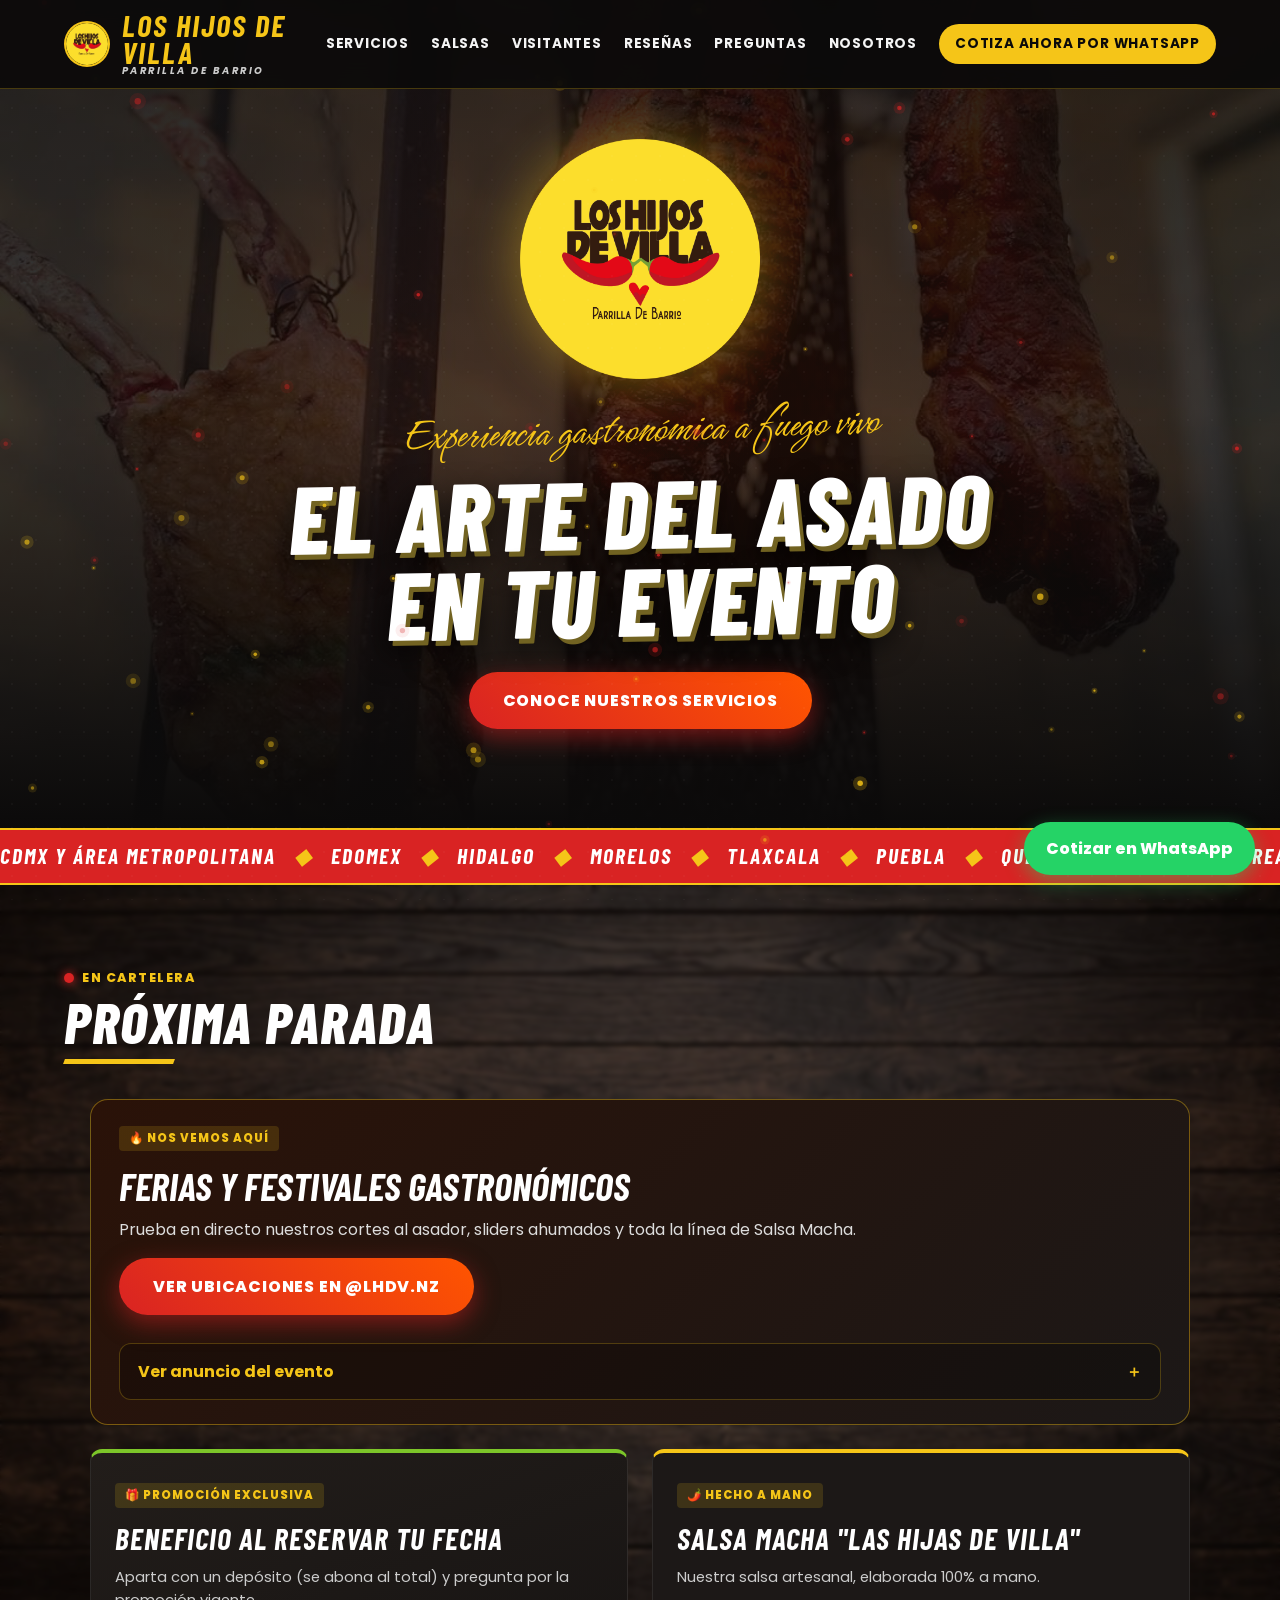
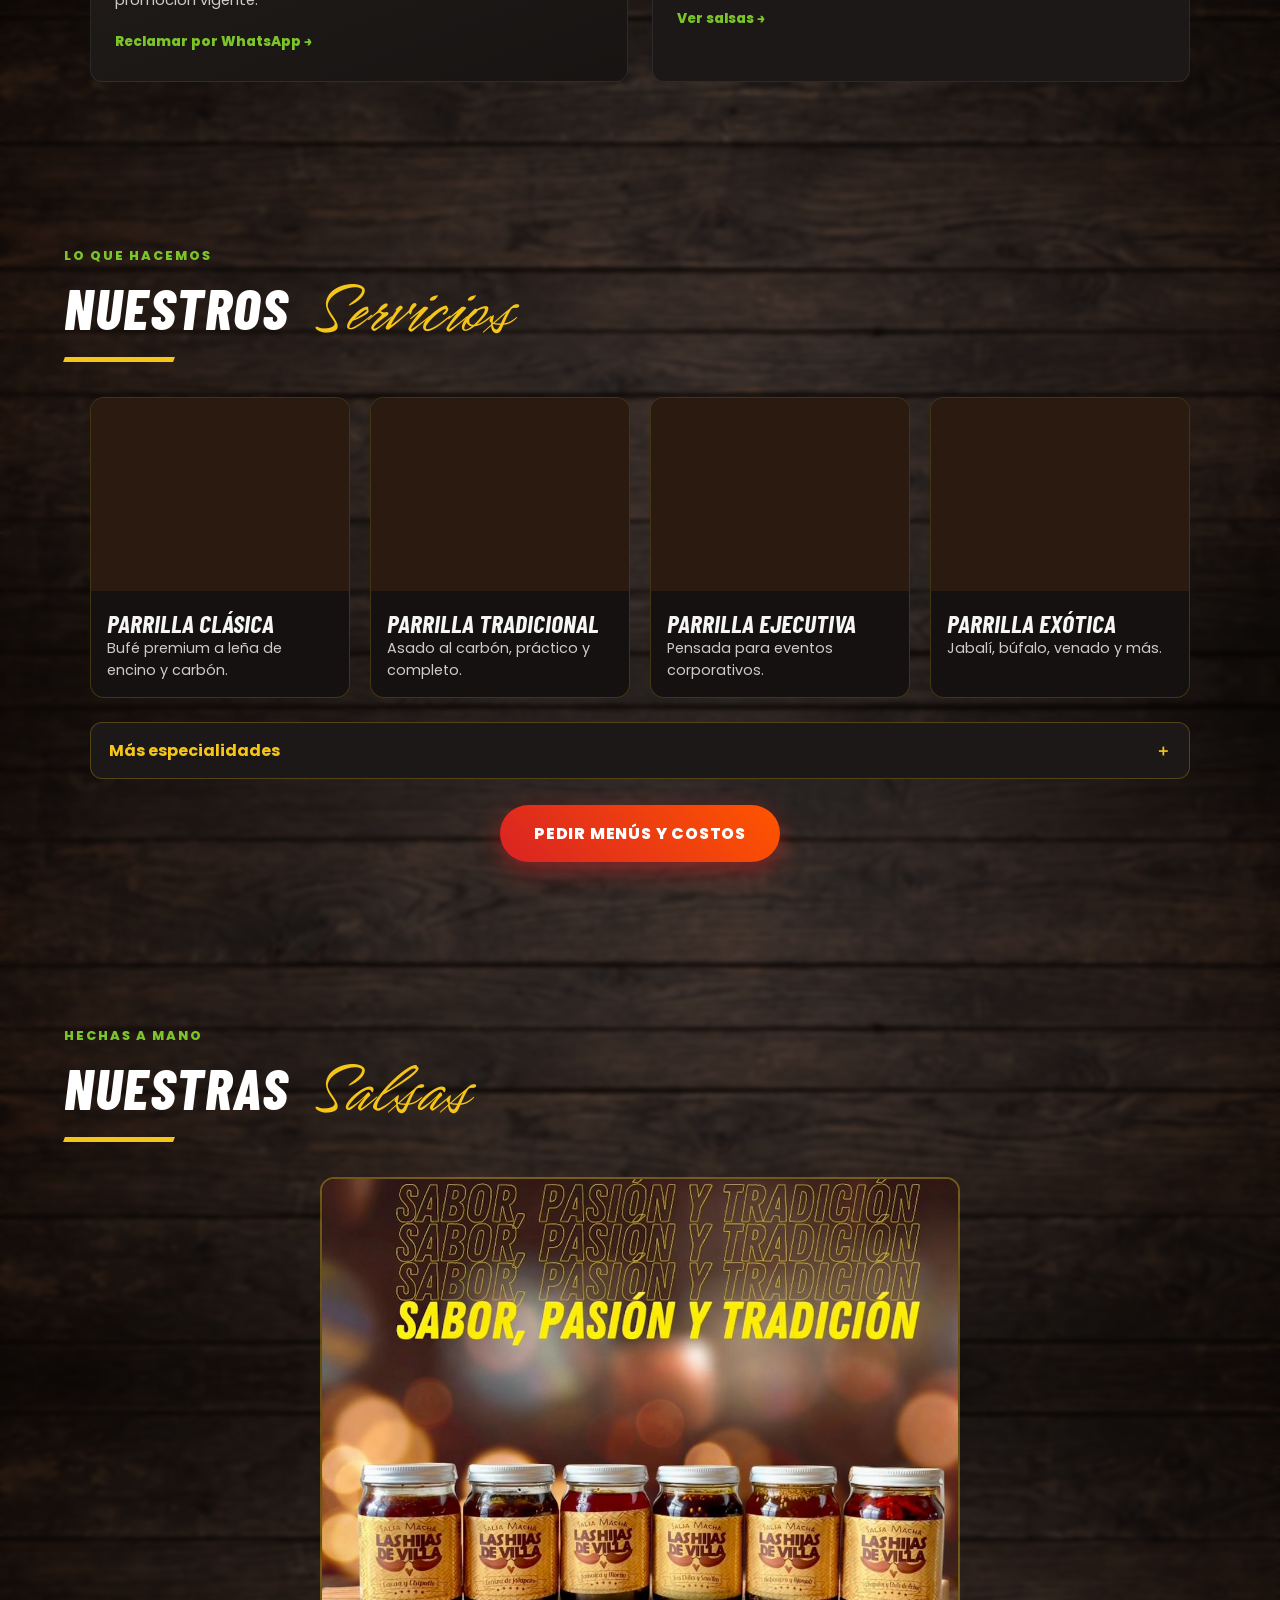
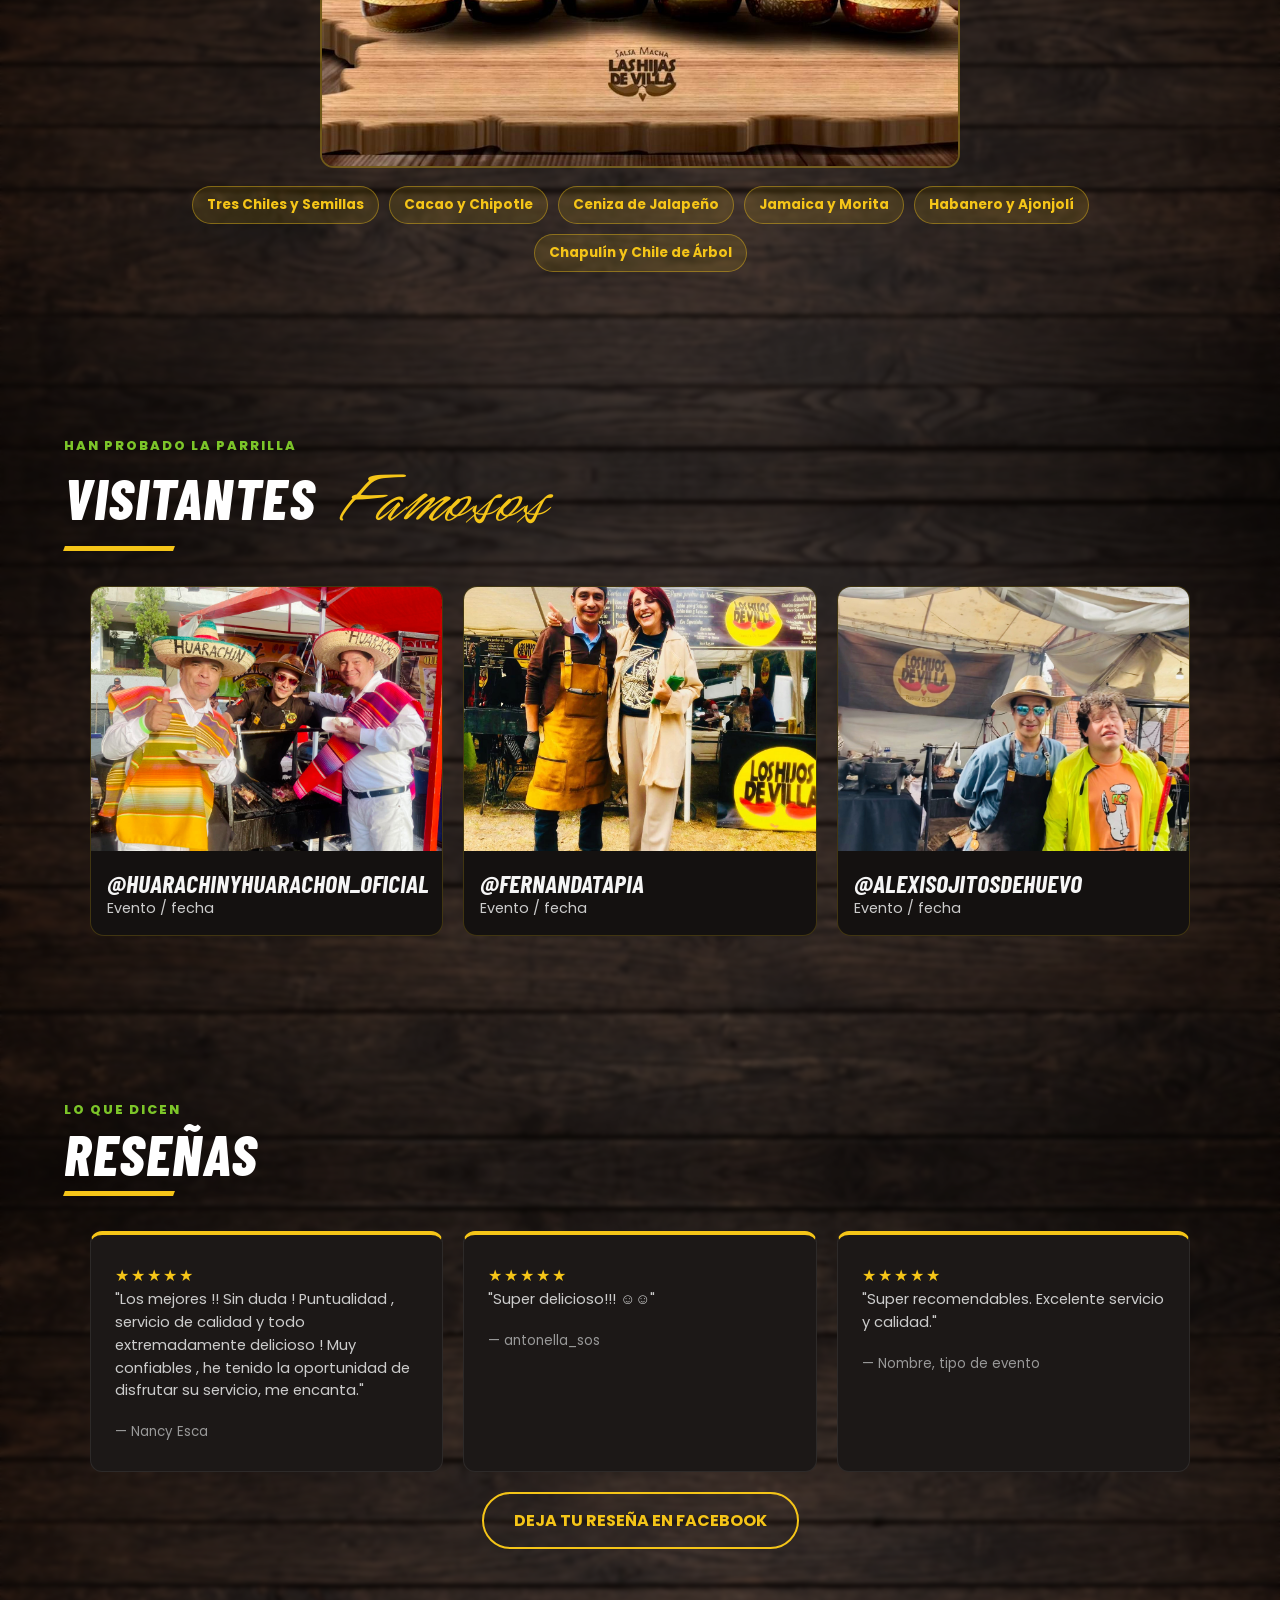
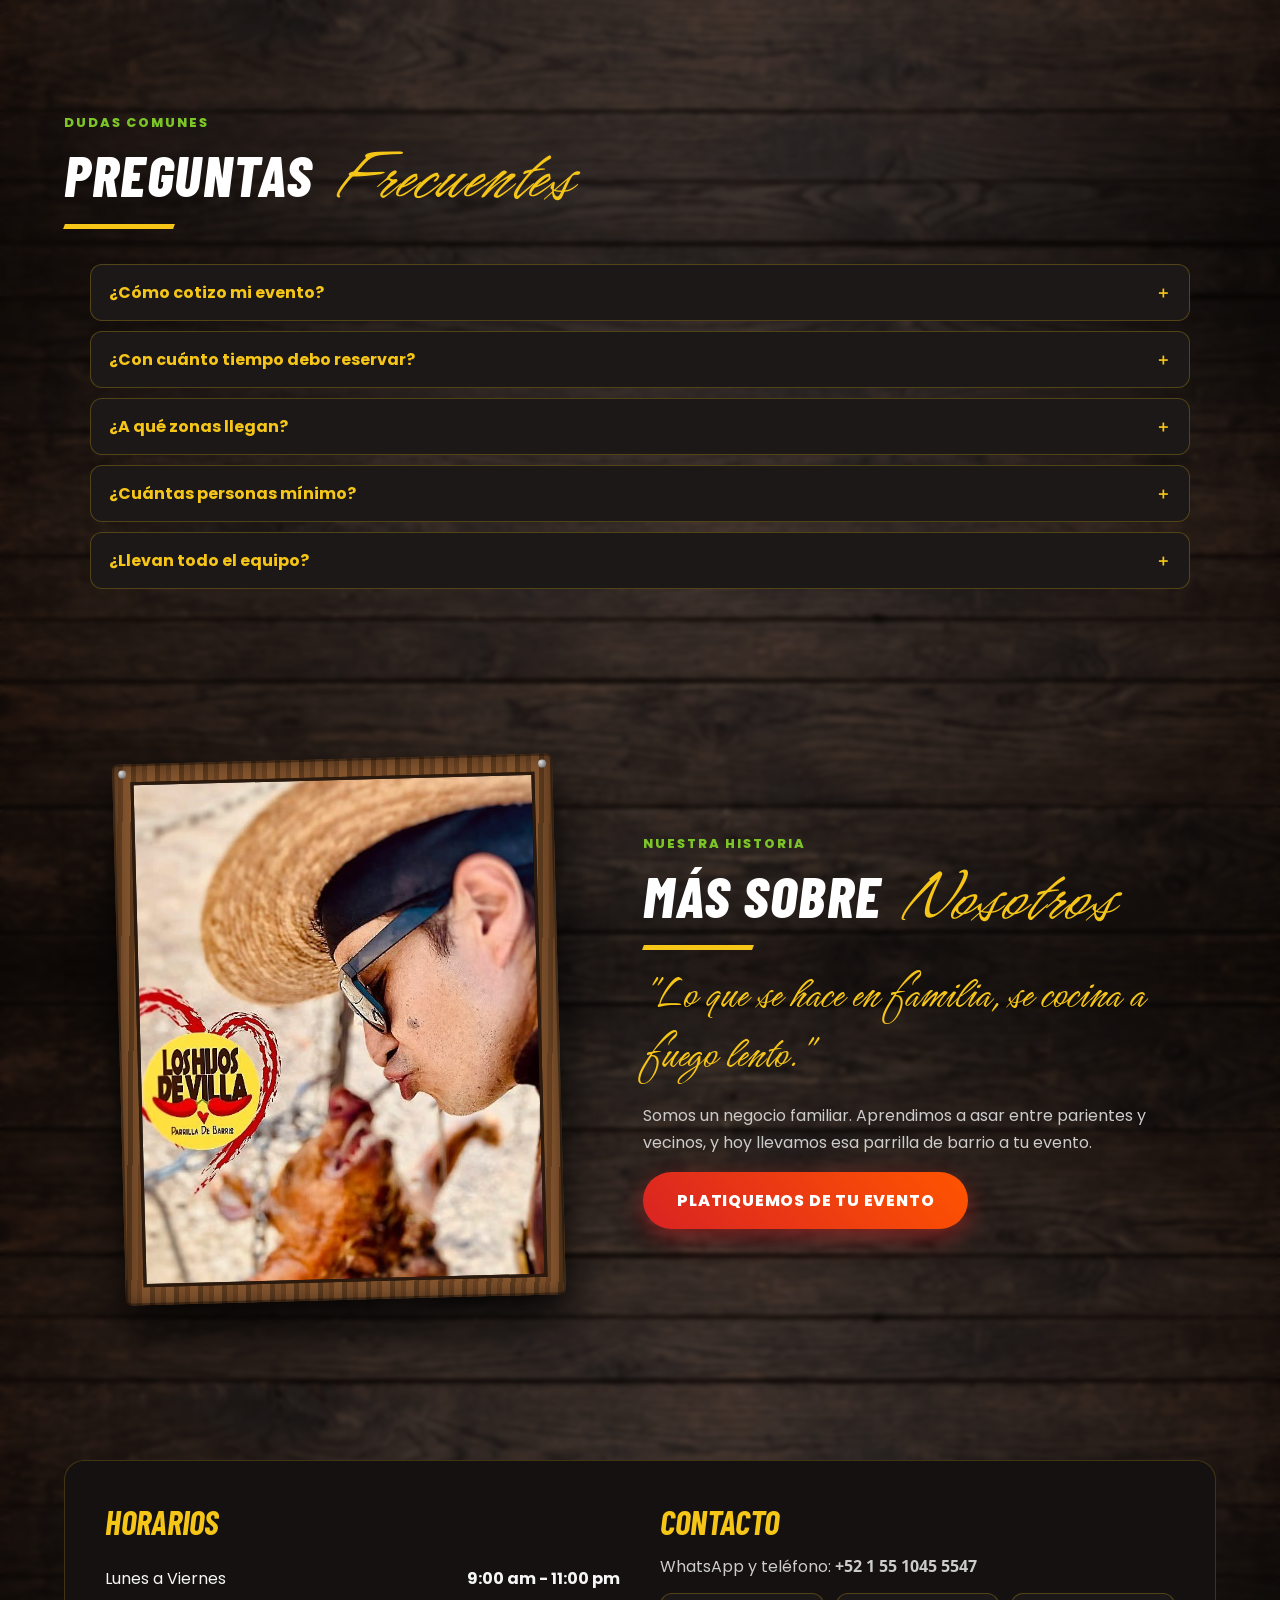
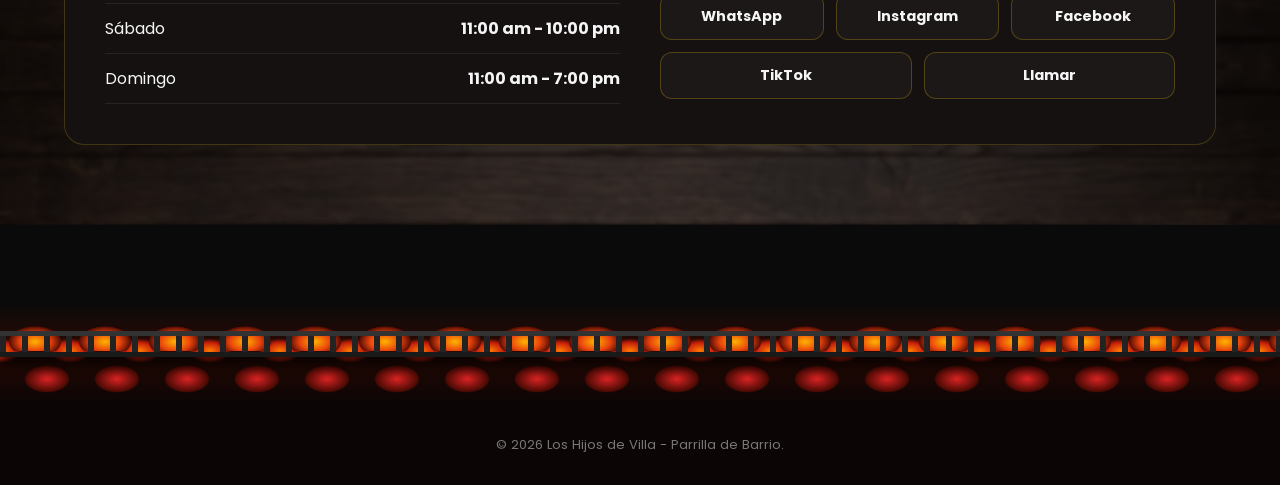
==== commit 84c05831: "Version de Pruebas 5 Ajustes del cliente: CTA, hero con slides, banner de zonas, flyer despegable y " ====
--- a/index.html
+++ b/index.html
@@ -3,7 +3,7 @@
 <meta charset="UTF-8"><meta name="viewport" content="width=device-width,initial-scale=1">
 <title>Los Hijos de Villa | Parrilla de Barrio</title>
 <link rel="icon" type="image/png" href="Imagenes/Logo/logo.png">
-<link href="https://fonts.googleapis.com/css2?family=Bebas+Neue&family=Montserrat:wght@400;600;700;800&family=Yellowtail&display=swap" rel="stylesheet">
+<link href="https://fonts.googleapis.com/css2?family=Bebas+Neue&family=Montserrat:wght@400;600;700;800&family=Open+Sans:wght@700&family=Barlow+Condensed:ital,wght@1,700;1,800&family=Hurricane&family=Poppins:wght@400;600;700&family=Yellowtail&display=swap" rel="stylesheet">
 <link rel="stylesheet" href="styles.css"><link rel="stylesheet" href="extra.css">
 </head><body>
 <div class="noise-overlay"></div><canvas id="fireCanvas" aria-hidden="true"></canvas>
@@ -12,27 +12,25 @@
  <button class="nav-toggle" aria-expanded="false" aria-label="Abrir menú">☰ MENÚ</button>
  <div class="nav-links">
   <a href="#servicios">Servicios</a><a href="#salsas">Salsas</a><a href="#visitantes">Visitantes</a><a href="#resenas">Reseñas</a><a href="#faq">Preguntas</a><a href="#nosotros">Nosotros</a>
-  <a class="cta-nav" href="https://wa.me/525510455547?text=Hola,%20quiero%20cotizar%20mi%20evento" target="_blank" rel="noopener">Cotizar por WhatsApp</a>
+  <a class="cta-nav" href="https://wa.me/525510455547?text=Hola,%20quiero%20cotizar%20mi%20evento" target="_blank" rel="noopener">Cotiza ahora por WhatsApp</a>
  </div>
 </nav>
 
 <header class="hero">
- <div class="hero-bg-photo"></div>
+ <div class="hero-bg-photo hero-slides" id="heroSlides"></div>
  <div class="hero-content">
   <div class="badge-logo"><img src="Imagenes/Logo/logo.png" alt="Los Hijos de Villa" class="hero-logo-img"></div>
   <span class="cursive-accent">Experiencia gastronómica a fuego vivo</span>
   <h1 class="tilted-title">EL ARTE DEL ASADO<br>EN TU EVENTO</h1>
-  <p class="corto">Leña de encino, carbón y carne Prime Sonorense en tus celebraciones y eventos corporativos.</p>
   <div class="hero-btns">
    <a href="#servicios" class="btn-cta">Conoce nuestros servicios</a>
-   <a href="https://wa.me/525510455547?text=Hola,%20quiero%20cotizar%20mi%20evento" target="_blank" rel="noopener" class="btn-outline">Cotizar en WhatsApp</a>
   </div>
  </div>
 </header>
 
 <div class="marquee-bar"><div class="marquee-track">
- <span>CDMX Y ÁREA METROPOLITANA</span><span class="sep">◆</span><span>HIDALGO</span><span class="sep">◆</span><span>EDOMEX</span><span class="sep">◆</span><span>TLAXCALA</span><span class="sep">◆</span><span>PUEBLA</span><span class="sep">◆</span><span>QUERÉTARO</span><span class="sep">◆</span><span>MÁS DE 100 KM: CON COSTO EXTRA</span><span class="sep">◆</span>
- <span>CDMX Y ÁREA METROPOLITANA</span><span class="sep">◆</span><span>HIDALGO</span><span class="sep">◆</span><span>EDOMEX</span><span class="sep">◆</span><span>TLAXCALA</span><span class="sep">◆</span><span>PUEBLA</span><span class="sep">◆</span><span>QUERÉTARO</span><span class="sep">◆</span><span>MÁS DE 100 KM: CON COSTO EXTRA</span><span class="sep">◆</span>
+ <span>CDMX Y ÁREA METROPOLITANA</span><span class="sep">◆</span><span>EDOMEX</span><span class="sep">◆</span><span>HIDALGO</span><span class="sep">◆</span><span>MORELOS</span><span class="sep">◆</span><span>TLAXCALA</span><span class="sep">◆</span><span>PUEBLA</span><span class="sep">◆</span><span>QUERÉTARO</span><span class="sep">◆</span>
+ <span>CDMX Y ÁREA METROPOLITANA</span><span class="sep">◆</span><span>EDOMEX</span><span class="sep">◆</span><span>HIDALGO</span><span class="sep">◆</span><span>MORELOS</span><span class="sep">◆</span><span>TLAXCALA</span><span class="sep">◆</span><span>PUEBLA</span><span class="sep">◆</span><span>QUERÉTARO</span><span class="sep">◆</span>
 </div></div>
 
 <main class="fondo-madera">
@@ -43,7 +41,8 @@
   <div><div class="pin-badge">🔥 NOS VEMOS AQUÍ</div><h3>Ferias y Festivales Gastronómicos</h3>
   <p>Prueba en directo nuestros cortes al asador, sliders ahumados y toda la línea de Salsa Macha.</p>
   <a href="https://www.instagram.com/lhdv.nz/" target="_blank" rel="noopener" class="btn-cta">Ver ubicaciones en @lhdv.nz</a></div>
-  <img class="flyer" src="Imagenes/Anuncios/proxima-parada.jpg" alt="Próximo evento" onerror="this.closest('.parada').classList.add('sin-foto');this.remove()">
+  <details class="flyer-det"><summary>Ver anuncio del evento</summary>
+   <img class="flyer" src="Imagenes/Anuncios/proxima-parada.jpg" alt="Próximo evento" onerror="this.closest('details').remove()"></details>
  </div>
  <div class="dos-col">
   <div class="pin-card featured-pin"><div class="pin-badge">🎁 PROMOCIÓN EXCLUSIVA</div><h3>Beneficio al reservar tu fecha</h3>
@@ -118,7 +117,7 @@
 <section id="contacto"><div class="info-container">
  <div><h3 class="sub-dorado">Horarios</h3><ul class="horario-lista">
   <li><span>Lunes a Viernes</span><strong>9:00 am - 11:00 pm</strong></li><li><span>Sábado</span><strong>11:00 am - 10:00 pm</strong></li><li><span>Domingo</span><strong>11:00 am - 7:00 pm</strong></li></ul></div>
- <div><h3 class="sub-dorado">Contacto</h3><p style="color:#ccc;margin-bottom:14px">WhatsApp y teléfono: <strong>+52 1 55 1045 5547</strong></p>
+ <div><h3 class="sub-dorado">Contacto</h3><p style="color:#ccc;margin-bottom:14px">WhatsApp y teléfono: <strong class="tel">+52 1 55 1045 5547</strong></p>
   <div class="redes-grid">
    <a class="red-btn social-wa" href="https://wa.me/525510455547" target="_blank" rel="noopener">WhatsApp</a>
    <a class="red-btn social-ig" href="https://www.instagram.com/lhdv.nz/" target="_blank" rel="noopener">Instagram</a>
@@ -132,4 +131,16 @@
 <div class="parrilla-footer" aria-hidden="true"><div class="brasas"></div><div class="rejilla"></div></div>
 <footer><p>© 2026 Los Hijos de Villa - Parrilla de Barrio.</p></footer>
 <script src="comun.js"></script>
-</body></html>
+<script>
+// Hero con imágenes cambiantes: agrega aquí los archivos que mande el cliente (los que no existan se ignoran)
+(function(){
+ const FOTOS=['Imagenes/Fondos/fondo-asador.jpg','Imagenes/Hero/hero-1.jpg','Imagenes/Hero/hero-2.jpg','Imagenes/Hero/hero-3.jpg','Imagenes/Hero/hero-4.jpg'],SEG=5;
+ const cont=document.getElementById('heroSlides'),ok=[];let n=FOTOS.length;
+ const listo=()=>{if(--n)return;if(!ok.length)return;
+  const capas=FOTOS.filter(f=>ok.includes(f)).map((f,i)=>{const d=document.createElement('div');d.className='slide'+(i?'':' on');d.style.backgroundImage="url('"+f+"')";cont.appendChild(d);return d});
+  if(capas.length<2||matchMedia('(prefers-reduced-motion: reduce)').matches)return;
+  let k=0;setInterval(()=>{capas[k].classList.remove('on');k=(k+1)%capas.length;capas[k].classList.add('on')},SEG*1000)};
+ FOTOS.forEach(f=>{const i=new Image();i.onload=()=>{ok.push(f);listo()};i.onerror=listo;i.src=f});
+})();
+</script>
+</body></html>
--- a/extra.css
+++ b/extra.css
@@ -77,3 +77,45 @@
 .chips span{background:rgba(245,197,24,.12);border:1px solid rgba(245,197,24,.4);color:var(--amarillo);padding:8px 14px;border-radius:50px;font-size:.85rem;font-weight:700}
 .foto-card .prod{display:block;width:100%;aspect-ratio:1/1;object-fit:cover}
 .foto-card select{width:100%;padding:10px;margin:8px 0;background:var(--carbon);color:#fff;border:1px solid var(--amarillo);border-radius:8px;font-size:.95rem}
+
+/* ===== v4 (cliente) ===== */
+/* Nav: que el botón no se encime con el menú */
+.nav-links{display:flex;align-items:center;white-space:nowrap}
+@media(max-width:1200px){
+ .nav-toggle{display:block}
+ .nav-links{display:none;position:absolute;top:100%;left:0;right:0;flex-direction:column;align-items:stretch;white-space:normal;background:rgba(11,10,10,.97);border-bottom:2px solid var(--amarillo);padding:8px 5% 16px}
+ .nav-links.open{display:flex}
+ .nav-links a{margin:0;padding:14px 0;font-size:1rem;border-bottom:1px solid rgba(255,255,255,.08)}
+ .nav-links a.cta-nav{margin:12px 0 0;padding:12px 16px;border:0;text-align:center}
+}
+/* Hero: imágenes cambiantes */
+.hero-slides{background-image:none}
+.hero-slides .slide{position:absolute;inset:0;background-size:cover;background-position:center;opacity:0;transition:opacity 1.4s ease}
+.hero-slides .slide.on{opacity:1}
+.hero-btns{margin-top:28px}
+/* Próxima parada: más compacta, anuncio despegable */
+.parada{grid-template-columns:1fr;padding:24px 28px}
+.flyer-det{margin:0;background:rgba(0,0,0,.25)}
+.flyer-det img.flyer{max-height:440px;margin:0 auto}
+
+/* ===== v5: tipografías de marca (Canva) =====
+   Archivos en Imagenes/Fuentes/: ZingRustBase, Breathing, CodecPro-Regular, CodecPro-Bold (.woff2/.otf/.ttf)
+   Si un archivo no existe, se usan las fuentes de respaldo (Bebas Neue, Yellowtail, Montserrat). */
+@font-face{font-family:'Zing Rust Base';src:url('Imagenes/Fuentes/ZingRustBase.woff2') format('woff2'),url('Imagenes/Fuentes/ZingRustBase.otf') format('opentype'),url('Imagenes/Fuentes/ZingRustBase.ttf') format('truetype');font-weight:100 900;font-style:normal;font-display:swap}
+@font-face{font-family:'Breathing';src:url('Imagenes/Fuentes/Breathing.woff2') format('woff2'),url('Imagenes/Fuentes/Breathing.otf') format('opentype'),url('Imagenes/Fuentes/Breathing.ttf') format('truetype');font-weight:100 900;font-style:normal;font-display:swap}
+@font-face{font-family:'Codec Pro';src:url('Imagenes/Fuentes/CodecPro-Regular.woff2') format('woff2'),url('Imagenes/Fuentes/CodecPro-Regular.otf') format('opentype'),url('Imagenes/Fuentes/CodecPro-Regular.ttf') format('truetype');font-weight:400;font-style:normal;font-display:swap}
+@font-face{font-family:'Codec Pro';src:url('Imagenes/Fuentes/CodecPro-Bold.woff2') format('woff2'),url('Imagenes/Fuentes/CodecPro-Bold.otf') format('opentype'),url('Imagenes/Fuentes/CodecPro-Bold.ttf') format('truetype');font-weight:600 900;font-style:normal;font-display:swap}
+:root{--f-titulo:'Zing Rust Base','Barlow Condensed','Bebas Neue',sans-serif;--f-script:'Breathing','Hurricane','Yellowtail',cursive;--f-texto:'Codec Pro','Poppins','Montserrat',sans-serif;--f-tel:'Open Sans',sans-serif}
+body,.nav-sub,.nav-toggle{font-family:var(--f-texto)}
+.logo-nav,.hero h1,.marquee-track,.title-left,.title-with-brush,.pin-card h3,.video-frame-header,.tab-btn,.paquete-intro h3,.card h3,.sub-dorado,.calc-resultado h2,.badge-fallback,.parada h3,.foto-card h3,#panel h3{font-family:var(--f-titulo)!important}
+.cursive-accent,.cursive-inline,.cursive-btn,.nosotros-texto .leyenda{font-family:var(--f-script)}
+.tel{font-family:var(--f-tel);font-weight:700}
+/* Ajustes para las equivalentes de Google (Barlow Condensed / Hurricane / Poppins) */
+.logo-nav,.hero h1,.marquee-track,.title-left,.title-with-brush,.pin-card h3,.video-frame-header,.tab-btn,.paquete-intro h3,.card h3,.sub-dorado,.calc-resultado h2,.badge-fallback,.parada h3,.foto-card h3,#panel h3{font-style:italic;font-weight:700;text-transform:uppercase}
+.hero h1,.title-left,.title-with-brush{font-weight:800}
+.cursive-accent{font-size:clamp(2rem,4vw,2.9rem)}
+.cursive-inline{font-size:1.35em}
+.nosotros-texto .leyenda{font-size:clamp(2.2rem,5vw,3rem)}
+/* Título del hero: sombra amarilla como en el flyer */
+.tilted-title{text-shadow:4px 5px 0 #726322,0 12px 30px rgba(0,0,0,.9)}
+@media(max-width:700px){.tilted-title{text-shadow:3px 4px 0 #726322,0 8px 20px rgba(0,0,0,.9)}}
